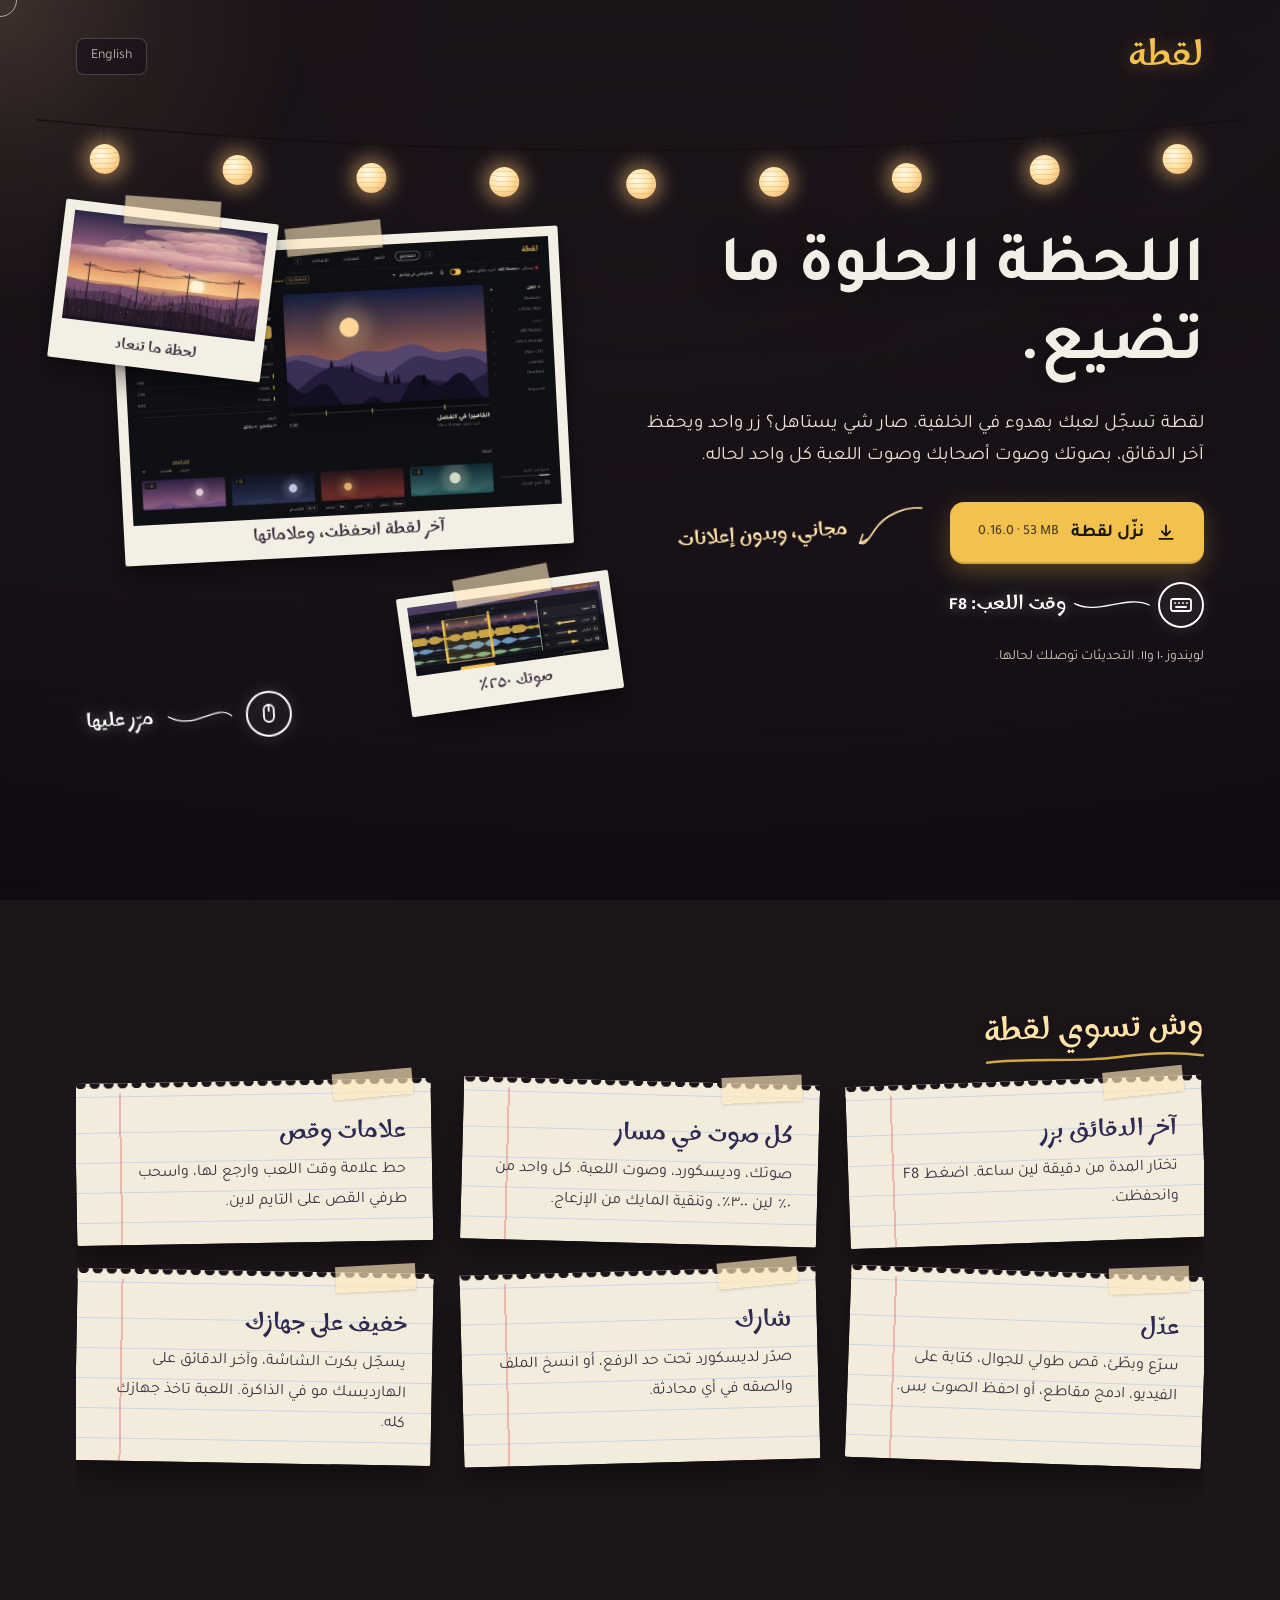
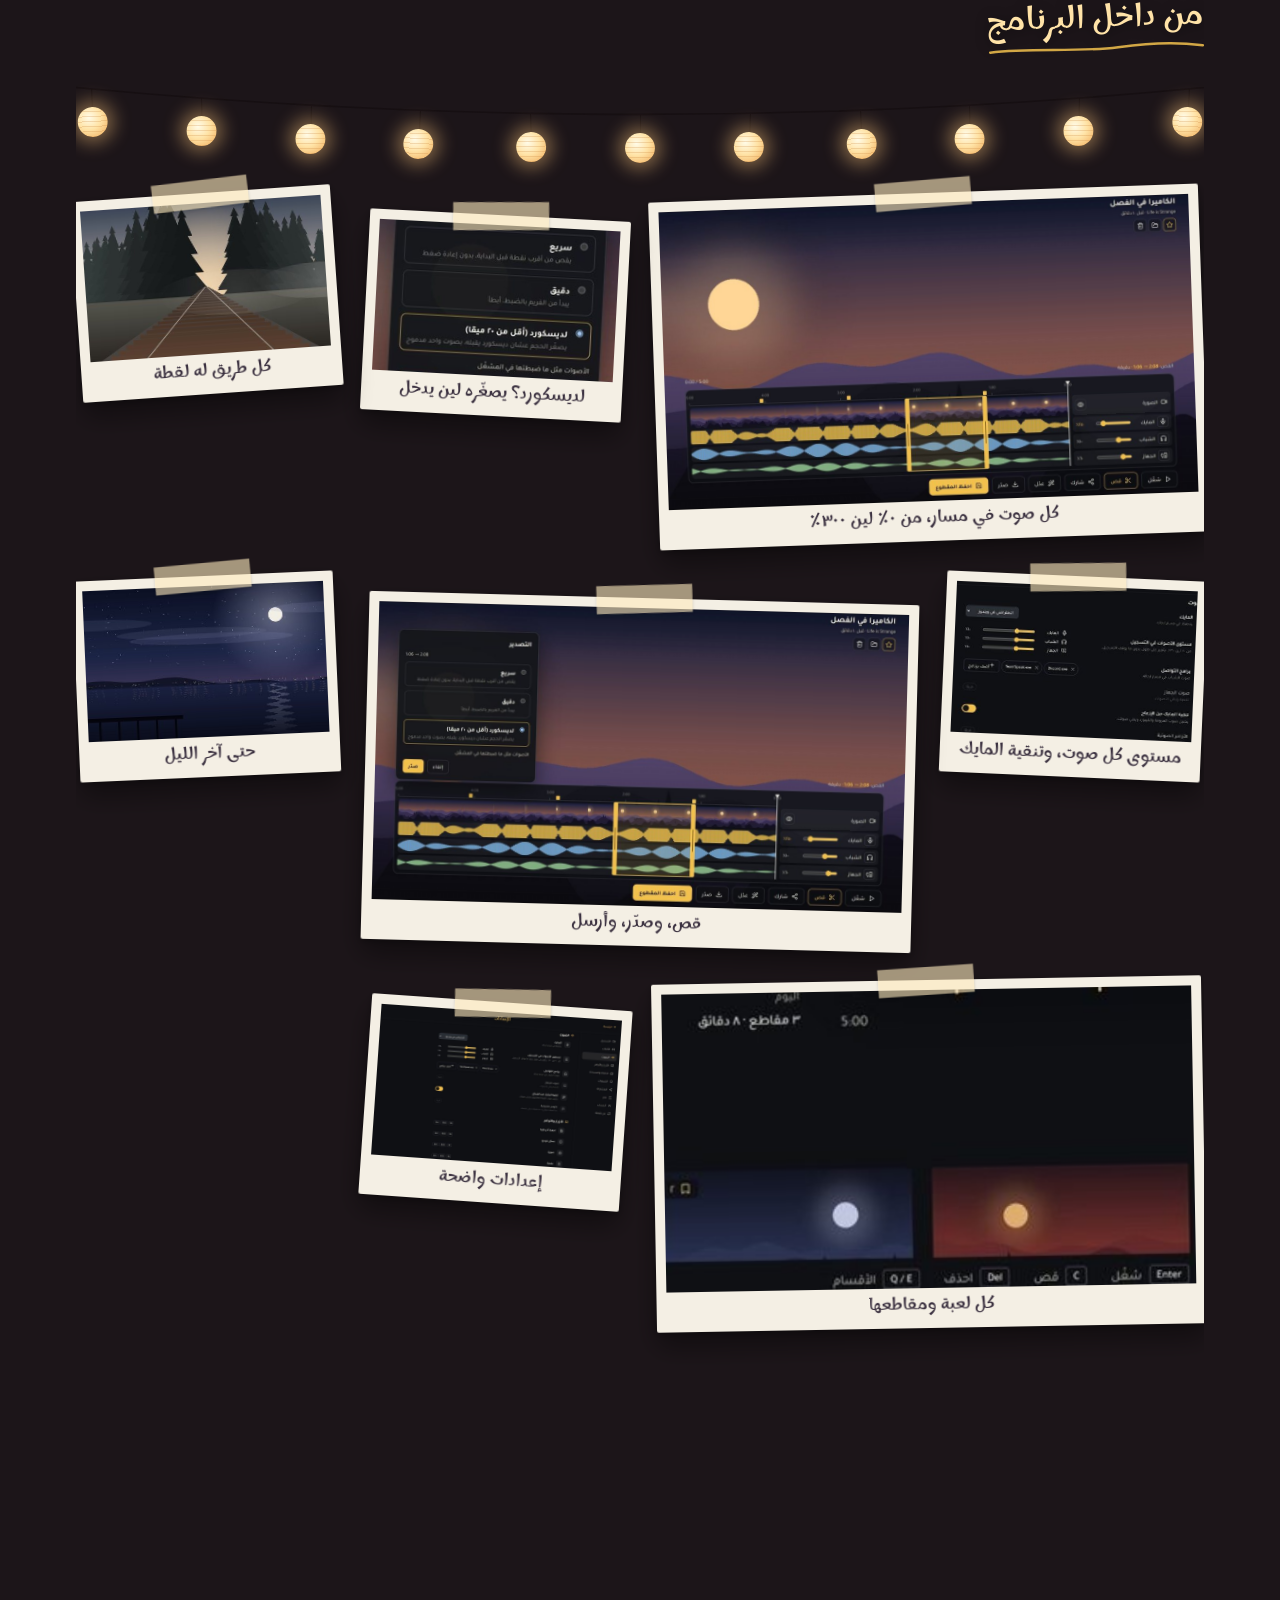
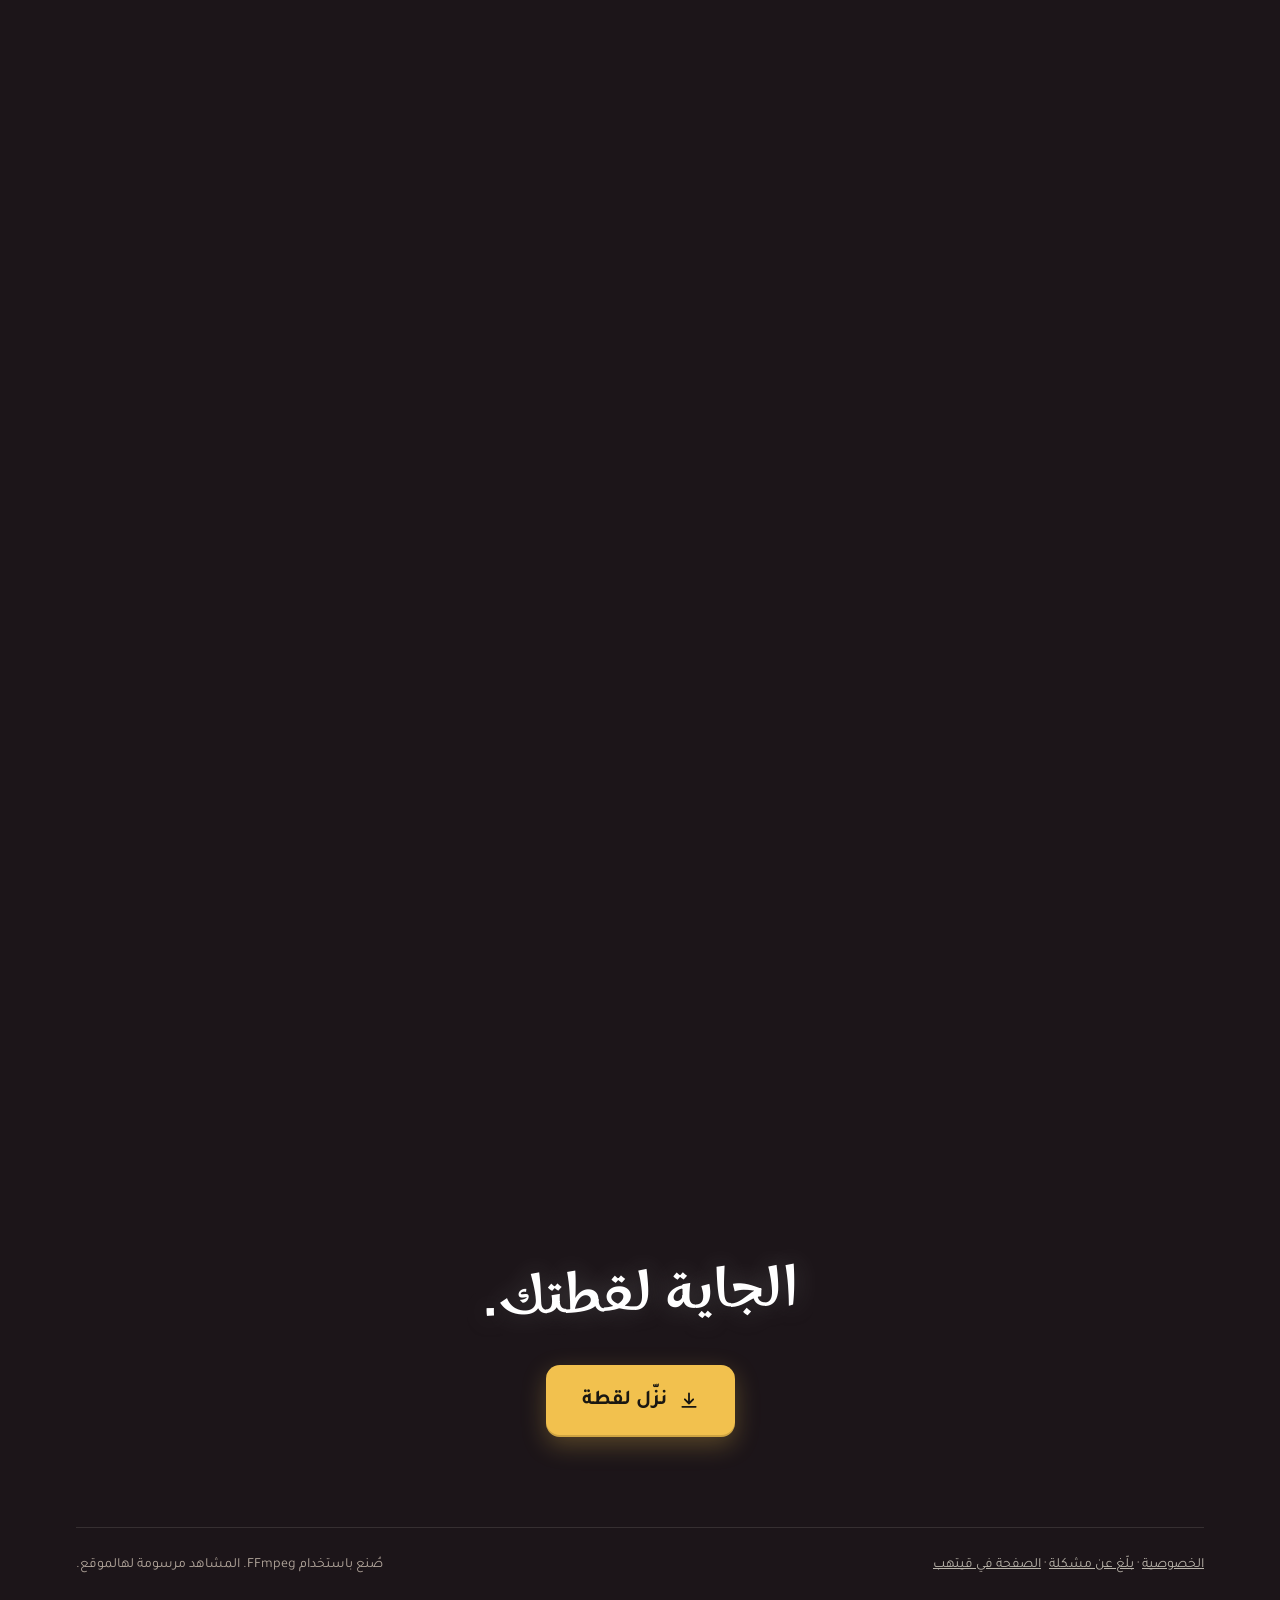
==== index.html @ 7cd6dc70 "site: v0.16.0" ====
<!doctype html>
<html lang="ar" dir="rtl">
<head>
<meta charset="utf-8">
<meta name="viewport" content="width=device-width, initial-scale=1">
<title>لقطة</title>
<meta name="description" content="لقطة: مسجّل لقطات الألعاب لويندوز. زر واحد يحفظ آخر دقائق لعبك، كل صوت في مسار، مجاني وبدون إعلانات.">
<meta name="theme-color" content="#1c1519">
<link rel="icon" href="icon.svg" type="image/svg+xml">
<link rel="preload" as="image" href="media/poster-room.jpg">
<link rel="stylesheet" href="fonts/fonts.css">
<link rel="stylesheet" href="style.css">
<link rel="stylesheet" href="home.css">
</head>
<body class="home">
<!-- Four original drawn scenes behind the page (blur baked in). Scrolling into
     a section brings its scene in with a rewind-like ripple. -->
<div class="stage" aria-hidden="true">
  <div class="scene on" data-name="room" style="background-image:url(media/poster-room.jpg)"><video muted loop playsinline preload="auto" data-src="media/bg-room.mp4"></video></div>
  <div class="scene" data-name="hill" style="background-image:url(media/poster-hill.jpg)"><video muted loop playsinline preload="none" data-src="media/bg-hill.mp4"></video></div>
  <div class="scene" data-name="tracks" style="background-image:url(media/poster-tracks.jpg)"><video muted loop playsinline preload="none" data-src="media/bg-tracks.mp4"></video></div>
  <div class="scene" data-name="night" style="background-image:url(media/poster-night.jpg)"><video muted loop playsinline preload="none" data-src="media/bg-night.mp4"></video></div>
  <div class="ripple" id="ripple"></div>
  <div class="tint"></div>
  <div class="glow" id="glow"></div>
  <div class="edge"></div>
</div>
<div class="ring" id="ring" aria-hidden="true"></div>

<div class="wrap">
  <header class="top">
    <a class="logo" href="./">لقطة</a>
    <button class="lang" id="lang" type="button">English</button>
  </header>

  <main>
    <!-- 1. The room: a string of lanterns over the photos -->
    <section class="hero" data-scene="room">
      <div class="lights" data-count="9" aria-hidden="true"></div>
      <div class="collage" data-reveal>
        <figure class="polaroid tilt p-main" style="--r:-3deg">
          <span class="tape"></span>
          <img decoding="async" src="shots/home.jpg" width="1120" height="700" alt="الشاشة الرئيسية في لقطة" data-alt-ar="الشاشة الرئيسية في لقطة" data-alt-en="Laqta's home screen">
          <figcaption class="hand" data-ar="آخر لقطة انحفظت، وعلاماتها" data-en="the last save, with its markers">آخر لقطة انحفظت، وعلاماتها</figcaption>
        </figure>
        <figure class="polaroid tilt p-side p-a" style="--r:7deg">
          <span class="tape"></span>
          <img decoding="async" src="shots/scene-hill.jpg" width="520" height="293" alt="" loading="eager">
          <figcaption class="hand" data-ar="لحظة ما تنعاد" data-en="a moment that won't come back">لحظة ما تنعاد</figcaption>
        </figure>
        <figure class="polaroid tilt p-side p-b" style="--r:-8deg">
          <span class="tape"></span>
          <img decoding="async" src="shots/crop-timeline.jpg" width="620" height="219" alt="" loading="eager">
          <figcaption class="hand" data-ar="صوتك ٢٥٠٪" data-en="your voice at 250%">صوتك ٢٥٠٪</figcaption>
        </figure>
        <div class="hint hint-look" aria-hidden="true">
          <span class="hint-dot"><svg viewBox="0 0 24 24"><rect x="7" y="3" width="10" height="17" rx="5"/><path d="M12 3v6"/></svg></span>
          <svg class="hint-line" viewBox="0 0 120 60"><path class="draw" d="M4 30 C 30 6, 70 54, 116 26"/></svg>
          <span class="hand hint-label" data-ar="مرّر عليها" data-en="hover them">مرّر عليها</span>
        </div>
      </div>
      <div class="hero-text">
        <h1 class="split" data-ar="اللحظة الحلوة ما تضيع." data-en="The good moment doesn't get away.">اللحظة الحلوة ما تضيع.</h1>
        <p class="lead" data-reveal data-ar="لقطة تسجّل لعبك بهدوء في الخلفية. صار شي يستاهل؟ زر واحد ويحفظ آخر الدقائق، بصوتك وصوت أصحابك وصوت اللعبة كل واحد لحاله."
           data-en="Laqta records your game quietly in the background. Something worth keeping? One key saves the last minutes, with your voice, your friends' and the game each on its own track.">لقطة تسجّل لعبك بهدوء في الخلفية. صار شي يستاهل؟ زر واحد ويحفظ آخر الدقائق، بصوتك وصوت أصحابك وصوت اللعبة كل واحد لحاله.</p>
        <div class="dl-row" data-reveal>
          <a class="dl magnet" href="https://github.com/ldo2x/laqta/releases/download/v0.16.0/Laqta_0.16.0_x64-setup.exe" id="dl"><svg class="ic" viewBox="0 0 24 24" aria-hidden="true"><path d="M12 3v12m0 0-5-5m5 5 5-5M4 19h16"/></svg><span data-ar="نزّل لقطة" data-en="Download Laqta">نزّل لقطة</span> <small dir="ltr">0.16.0 · 53 MB</small></a>
          <div class="note note-dl">
            <svg class="arrow" viewBox="0 0 120 70" aria-hidden="true"><path class="draw" d="M112 8 C 86 4, 52 14, 34 38 S 14 60, 8 58"/><path class="draw" d="M8 58 L 22 52 M8 58 L 14 44"/></svg>
            <span class="hand" data-ar="مجاني، وبدون إعلانات" data-en="free, and no ads">مجاني، وبدون إعلانات</span>
          </div>
        </div>
        <div class="hint hint-keys" data-reveal aria-hidden="true">
          <span class="hint-dot"><svg viewBox="0 0 24 24"><rect x="2" y="6" width="20" height="12" rx="2"/><path d="M6 10h.01M10 10h.01M14 10h.01M18 10h.01M7 14h10"/></svg></span>
          <svg class="hint-line" viewBox="0 0 120 40"><path class="draw" d="M4 20 C 40 4, 80 36, 116 18"/></svg>
          <span class="hand hint-label"><span data-ar="وقت اللعب:" data-en="mid-game:">وقت اللعب:</span> <span class="keys" dir="ltr">F8</span></span>
        </div>
        <div class="meta" data-reveal data-ar="لويندوز ١٠ و١١. التحديثات توصلك لحالها." data-en="For Windows 10 and 11. Updates arrive by themselves.">لويندوز ١٠ و١١. التحديثات توصلك لحالها.</div>
      </div>
    </section>

    <!-- 2. Golden hour: pages torn from a notebook -->
    <section class="block journal" data-scene="hill">
      <h2 data-reveal><span class="hand kicker" data-ar="وش تسوي لقطة" data-en="what it does">وش تسوي لقطة</span></h2>
      <div class="pages">
        <article class="page" data-reveal style="--r:-2deg"><span class="tape"></span><b class="hand" data-ar="آخر الدقائق بزر" data-en="The last minutes, one key">آخر الدقائق بزر</b>
          <p data-ar="تختار المدة من دقيقة لين ساعة. اضغط F8 وانحفظت." data-en="Pick from a minute to an hour. Press F8 and it's saved.">تختار المدة من دقيقة لين ساعة. اضغط F8 وانحفظت.</p></article>
        <article class="page" data-reveal style="--r:1.5deg"><span class="tape"></span><b class="hand" data-ar="كل صوت في مسار" data-en="Every sound on its own track">كل صوت في مسار</b>
          <p data-ar="صوتك، وديسكورد، وصوت اللعبة. كل واحد من ٠٪ لين ٣٠٠٪، وتنقية المايك من الإزعاج." data-en="Your mic, Discord and the game, each from 0% to 300%, with a mic noise filter.">صوتك، وديسكورد، وصوت اللعبة. كل واحد من ٠٪ لين ٣٠٠٪، وتنقية المايك من الإزعاج.</p></article>
        <article class="page" data-reveal style="--r:-1deg"><span class="tape"></span><b class="hand" data-ar="علامات وقص" data-en="Markers and trims">علامات وقص</b>
          <p data-ar="حط علامة وقت اللعب وارجع لها، واسحب طرفي القص على التايم لاين." data-en="Drop a marker mid-game and jump back to it; drag the edges of the cut.">حط علامة وقت اللعب وارجع لها، واسحب طرفي القص على التايم لاين.</p></article>
        <article class="page" data-reveal style="--r:2deg"><span class="tape"></span><b class="hand" data-ar="عدّل" data-en="Edit">عدّل</b>
          <p data-ar="سرّع وبطّئ، قص طولي للجوال، كتابة على الفيديو، ادمج مقاطع، أو احفظ الصوت بس." data-en="Speed, a vertical cut for phones, text on the video, merge clips, or keep the sound only.">سرّع وبطّئ، قص طولي للجوال، كتابة على الفيديو، ادمج مقاطع، أو احفظ الصوت بس.</p></article>
        <article class="page" data-reveal style="--r:-1.5deg"><span class="tape"></span><b class="hand" data-ar="شارك" data-en="Share">شارك</b>
          <p data-ar="صدّر لديسكورد تحت حد الرفع، أو انسخ الملف والصقه في أي محادثة." data-en="Export for Discord under its limit, or copy the file and paste it in any chat.">صدّر لديسكورد تحت حد الرفع، أو انسخ الملف والصقه في أي محادثة.</p></article>
        <article class="page" data-reveal style="--r:1deg"><span class="tape"></span><b class="hand" data-ar="خفيف على جهازك" data-en="Light on your PC">خفيف على جهازك</b>
          <p data-ar="يسجّل بكرت الشاشة، وآخر الدقائق على الهارديسك مو في الذاكرة. اللعبة تاخذ جهازك كله." data-en="It records with your graphics card, and the last minutes live on disk, not in memory.">يسجّل بكرت الشاشة، وآخر الدقائق على الهارديسك مو في الذاكرة. اللعبة تاخذ جهازك كله.</p></article>
      </div>
    </section>

    <!-- 3. Along the tracks: the photo wall -->
    <section class="block wall" data-scene="tracks">
      <h2 data-reveal><span class="hand kicker" data-ar="من داخل البرنامج" data-en="inside the app">من داخل البرنامج</span></h2>
      <div class="lights" data-count="11" aria-hidden="true"></div>
      <div class="photos">
        <figure class="polaroid tilt w2" data-reveal style="--r:-2deg"><span class="tape"></span>
          <img decoding="async" src="shots/editor.jpg" width="1120" height="700" loading="lazy" alt="التايم لاين" data-alt-ar="التايم لاين: الصورة وكل صوت في مسار" data-alt-en="The timeline: the picture and each sound on its own lane">
          <figcaption class="hand" data-ar="كل صوت في مسار، من ٠٪ لين ٣٠٠٪" data-en="every sound on its lane, 0% to 300%">كل صوت في مسار، من ٠٪ لين ٣٠٠٪</figcaption></figure>
        <figure class="polaroid tilt" data-reveal style="--r:3deg"><span class="tape"></span>
          <img decoding="async" src="shots/crop-export.jpg" width="560" height="560" loading="lazy" alt="التصدير" data-alt-ar="التصدير: سريع أو دقيق أو لديسكورد" data-alt-en="Export: fast, precise, or for Discord">
          <figcaption class="hand" data-ar="لديسكورد؟ يصغّره لين يدخل" data-en="for Discord? it fits it in">لديسكورد؟ يصغّره لين يدخل</figcaption></figure>
        <figure class="polaroid tilt" data-reveal style="--r:-4deg"><span class="tape"></span>
          <img decoding="async" src="shots/scene-tracks.jpg" width="520" height="293" loading="lazy" alt="">
          <figcaption class="hand" data-ar="كل طريق له لقطة" data-en="every road has a moment">كل طريق له لقطة</figcaption></figure>
        <figure class="polaroid tilt" data-reveal style="--r:2.5deg"><span class="tape"></span>
          <img decoding="async" src="shots/crop-sound.jpg" width="560" height="440" loading="lazy" alt="إعدادات الصوت" data-alt-ar="إعدادات الصوت" data-alt-en="Sound settings">
          <figcaption class="hand" data-ar="مستوى كل صوت، وتنقية المايك" data-en="each sound's level, and a mic filter">مستوى كل صوت، وتنقية المايك</figcaption></figure>
        <figure class="polaroid tilt w2" data-reveal style="--r:1.5deg"><span class="tape"></span>
          <img decoding="async" src="shots/share.jpg" width="1120" height="700" loading="lazy" alt="المشغّل والتصدير" data-alt-ar="المشغّل ونافذة التصدير" data-alt-en="The player and the export window">
          <figcaption class="hand" data-ar="قص، وصدّر، وأرسل" data-en="cut, export, send">قص، وصدّر، وأرسل</figcaption></figure>
        <figure class="polaroid tilt" data-reveal style="--r:-2.5deg"><span class="tape"></span>
          <img decoding="async" src="shots/scene-night.jpg" width="520" height="293" loading="lazy" alt="">
          <figcaption class="hand" data-ar="حتى آخر الليل" data-en="until late at night">حتى آخر الليل</figcaption></figure>
        <figure class="polaroid tilt w2" data-reveal style="--r:-1deg"><span class="tape"></span>
          <img decoding="async" src="shots/crop-clips.jpg" width="700" height="300" loading="lazy" alt="المقاطع حسب اللعبة" data-alt-ar="المقاطع مرتبة حسب اللعبة" data-alt-en="Clips sorted by game">
          <figcaption class="hand" data-ar="كل لعبة ومقاطعها" data-en="every game and its clips">كل لعبة ومقاطعها</figcaption></figure>
        <figure class="polaroid tilt" data-reveal style="--r:4deg"><span class="tape"></span>
          <img decoding="async" src="shots/settings.jpg" width="1120" height="700" loading="lazy" alt="الإعدادات" data-alt-ar="الإعدادات" data-alt-en="Settings">
          <figcaption class="hand" data-ar="إعدادات واضحة" data-en="clear settings">إعدادات واضحة</figcaption></figure>
      </div>
    </section>

    <!-- 4. Night: the comparison, the install note, the last call -->
    <section class="block" data-scene="night">
      <h2 data-reveal><span class="hand kicker" data-ar="لقطة، ميدال، وإنفيديا" data-en="laqta, medal and nvidia">لقطة، ميدال، وإنفيديا</span></h2>
      <div class="vs" data-reveal role="table" aria-label="مقارنة لقطة وميدال وإنفيديا" data-aria-ar="مقارنة لقطة وميدال وإنفيديا" data-aria-en="Laqta, Medal and NVIDIA compared">
        <div class="vs-row vs-head" role="row">
          <span role="columnheader"></span>
          <span class="us" role="columnheader"><b data-ar="لقطة" data-en="Laqta">لقطة</b><i class="hand note-us" data-ar="هذا احنا" data-en="that's us">هذا احنا</i></span>
          <span role="columnheader"><b>Medal</b></span>
          <span role="columnheader"><b>NVIDIA App</b></span>
        </div>
        <div class="vs-row" role="row">
          <span role="rowheader" data-ar="مجاني بالكامل، بدون إعلانات" data-en="Completely free, no ads">مجاني بالكامل، بدون إعلانات</span>
          <span class="us yes" role="cell"><i class="ok" role="img" aria-label="نعم" data-aria-ar="نعم" data-aria-en="Yes"></i></span>
          <span class="no" role="cell" data-ar="المجاني فيه إعلانات" data-en="ads on the free plan">المجاني فيه إعلانات</span>
          <span class="yes" role="cell"><i class="ok" role="img" aria-label="نعم" data-aria-ar="نعم" data-aria-en="Yes"></i></span>
        </div>
        <div class="vs-row" role="row">
          <span role="rowheader" data-ar="يشتغل مع إنفيديا وإي إم دي وإنتل" data-en="Works with NVIDIA, AMD and Intel">يشتغل مع إنفيديا وإي إم دي وإنتل</span>
          <span class="us yes" role="cell"><i class="ok" role="img" aria-label="نعم" data-aria-ar="نعم" data-aria-en="Yes"></i></span>
          <span class="yes" role="cell"><i class="ok" role="img" aria-label="نعم" data-aria-ar="نعم" data-aria-en="Yes"></i></span>
          <span class="no" role="cell" data-ar="كروت إنفيديا بس" data-en="NVIDIA cards only">كروت إنفيديا بس</span>
        </div>
        <div class="vs-row" role="row">
          <span role="rowheader" data-ar="صوت الشباب في مسار لحاله" data-en="Voice chat on its own track">صوت الشباب في مسار لحاله</span>
          <span class="us yes" role="cell"><i class="ok" role="img" aria-label="نعم" data-aria-ar="نعم" data-aria-en="Yes"></i></span>
          <span class="yes" role="cell"><i class="ok" role="img" aria-label="نعم" data-aria-ar="نعم" data-aria-en="Yes"></i></span>
          <span class="no" role="cell" data-ar="مسارين: اللعبة والمايك" data-en="two tracks: game and mic">مسارين: اللعبة والمايك</span>
        </div>
        <div class="vs-row" role="row">
          <span role="rowheader" data-ar="تعديل بتايم لاين" data-en="Editing on a timeline">تعديل بتايم لاين</span>
          <span class="us yes" role="cell"><i class="ok" role="img" aria-label="نعم" data-aria-ar="نعم" data-aria-en="Yes"></i></span>
          <span class="yes" role="cell"><i class="ok" role="img" aria-label="نعم" data-aria-ar="نعم" data-aria-en="Yes"></i></span>
          <span class="no" role="cell" data-ar="قص بسيط" data-en="a basic trim">قص بسيط</span>
        </div>
        <div class="vs-row" role="row">
          <span role="rowheader" data-ar="ملف يدخل تحت حد ديسكورد" data-en="A file that fits Discord's limit">ملف يدخل تحت حد ديسكورد</span>
          <span class="us yes" role="cell"><i class="ok" role="img" aria-label="نعم" data-aria-ar="نعم" data-aria-en="Yes"></i></span>
          <span class="no" role="cell" data-ar="يشارك رابط من موقعهم" data-en="shares a link to its site">يشارك رابط من موقعهم</span>
          <span class="no" role="cell"><i class="nope" role="img" aria-label="لا" data-aria-ar="لا" data-aria-en="No"></i></span>
        </div>
        <div class="vs-row" role="row">
          <span role="rowheader" data-ar="واجهة عربية من أول يوم، بلهجتنا" data-en="Arabic from day one, in our dialect">واجهة عربية من أول يوم، بلهجتنا</span>
          <span class="us yes" role="cell"><i class="ok" role="img" aria-label="نعم" data-aria-ar="نعم" data-aria-en="Yes"></i></span>
          <span role="cell" class="dim">—</span>
          <span role="cell" class="dim">—</span>
        </div>
      </div>
      <p class="vs-sum" data-reveal data-ar="باختصار: مجانية بالكامل زي إنفيديا، وتشتغل على أي كرت زي ميدال، وفوقها صوت الشباب بمسار لحاله، وتعديل كامل، وملف جاهز لديسكورد."
         data-en="In short: completely free like NVIDIA's, on any card like Medal, plus voice chat on its own track, a full editor, and a file ready for Discord.">باختصار: مجانية بالكامل زي إنفيديا، وتشتغل على أي كرت زي ميدال، وفوقها صوت الشباب بمسار لحاله، وتعديل كامل، وملف جاهز لديسكورد.</p>
      <p class="vs-fine" data-ar="حسب اللي تعلنه الشركات في نوفمبر ٢٠٢٦. ميدال وإنفيديا علامات تجارية لأصحابها، ولقطة ما لها علاقة فيهم."
         data-en="Based on what each company publishes, November 2026. Medal and NVIDIA are trademarks of their owners; Laqta is not affiliated with them.">حسب اللي تعلنه الشركات في نوفمبر ٢٠٢٦. ميدال وإنفيديا علامات تجارية لأصحابها، ولقطة ما لها علاقة فيهم.</p>
    </section>

    <section class="block install" data-scene="night">
      <div class="install-grid">
        <div data-reveal>
          <h2><span class="hand kicker" data-ar="ويندوز حذّرك؟" data-en="windows warned you?">ويندوز حذّرك؟</span></h2>
          <ol class="steps">
            <li data-ar="لقطة جديدة وما عليها توقيع مدفوع للحين، فويندوز يطلع شاشة زرقاء أول مرة." data-en="Laqta is new and has no paid signature yet, so Windows shows a blue screen the first time.">لقطة جديدة وما عليها توقيع مدفوع للحين، فويندوز يطلع شاشة زرقاء أول مرة.</li>
            <li data-ar="اضغط «معلومات إضافية» (More info)." data-en="Press “More info”.">اضغط «معلومات إضافية» (More info).</li>
            <li data-ar="بعدها «تشغيل على أي حال» (Run anyway)، ويكمل التثبيت عادي." data-en="Then “Run anyway”, and the install carries on.">بعدها «تشغيل على أي حال» (Run anyway)، ويكمل التثبيت عادي.</li>
          </ol>
          <h2 class="need"><span class="hand kicker" data-ar="تحتاج" data-en="you need">تحتاج</span></h2>
          <ul class="req">
            <li data-ar="ويندوز ١٠ أو ١١، ٦٤ بت" data-en="Windows 10 or 11, 64-bit">ويندوز ١٠ أو ١١، ٦٤ بت</li>
            <li data-ar="كرت شاشة فيه مسجّل فيديو (أغلب كروت إنفيديا وإي إم دي وإنتل)" data-en="A graphics card with a video encoder (most NVIDIA, AMD and Intel)">كرت شاشة فيه مسجّل فيديو (أغلب كروت إنفيديا وإي إم دي وإنتل)</li>
            <li data-ar="حساب في لقطة، أو دخول بجوجل" data-en="A Laqta account, or sign in with Google">حساب في لقطة، أو دخول بجوجل</li>
          </ul>
        </div>
        <div class="ss-wrap" data-reveal>
          <div class="ss" aria-hidden="true">
            <h4>Windows protected your PC</h4>
            <p>Microsoft Defender SmartScreen prevented an unrecognized app from starting.</p>
            <span class="more">More info</span>
            <div class="btns"><span class="run">Run anyway</span><span>Don't run</span></div>
          </div>
          <div class="hint hint-ss" aria-hidden="true">
            <span class="hint-dot"><svg viewBox="0 0 24 24"><path d="M5 3l14 9-6 1.5L10 20z"/></svg></span>
            <svg class="hint-line" viewBox="0 0 120 40"><path class="draw" d="M4 20 C 40 4, 80 36, 116 18"/></svg>
            <span class="hand hint-label" data-ar="هنا، بعدين هنا" data-en="here, then here">هنا، بعدين هنا</span>
          </div>
        </div>
      </div>
    </section>

    <section class="final" data-scene="night" data-reveal>
      <p class="hand final-note" data-ar="الجاية لقطتك." data-en="the next one's yours.">الجاية لقطتك.</p>
      <a class="dl magnet big" href="https://github.com/ldo2x/laqta/releases/download/v0.16.0/Laqta_0.16.0_x64-setup.exe"><svg class="ic" viewBox="0 0 24 24" aria-hidden="true"><path d="M12 3v12m0 0-5-5m5 5 5-5M4 19h16"/></svg><span data-ar="نزّل لقطة" data-en="Download Laqta">نزّل لقطة</span></a>
    </section>
  </main>

  <footer>
    <span><a href="privacy.html" data-ar="الخصوصية" data-en="Privacy">الخصوصية</a> · <a href="https://github.com/ldo2x/laqta/issues" data-ar="بلّغ عن مشكلة" data-en="Report a problem">بلّغ عن مشكلة</a> · <a href="https://github.com/ldo2x/laqta" data-ar="الصفحة في قيتهب" data-en="On GitHub">الصفحة في قيتهب</a></span>
    <span data-ar="صُنع باستخدام FFmpeg. المشاهد مرسومة لهالموقع." data-en="Built with FFmpeg. The scenes were drawn for this site.">صُنع باستخدام FFmpeg. المشاهد مرسومة لهالموقع.</span>
  </footer>
</div>
<script src="site.js"></script>
</body>
</html>
---- fonts/fonts.css ----
/* Tajawal and Marhey (SIL Open Font License 1.1), see fonts/OFL-*.txt */
@font-face{font-family:'Marhey';font-style:normal;font-weight:400 600;font-display:swap;src:url(marhey-400-arabic.woff2) format('woff2');unicode-range:U+0600-06FF, U+0750-077F, U+0870-0891, U+0897-08E1, U+08E3-08FF, U+200C-200E, U+2010-2011, U+204F, U+2E41, U+FB50-FDFF, U+FE70-FE74, U+FE76-FEFC, U+102E0-102FB, U+10E60-10E7E, U+10EC2-10EC7, U+10EC9-10EEE, U+10EF0-10EFF, U+1EE00-1EE03, U+1EE05-1EE1F, U+1EE21-1EE22, U+1EE24, U+1EE27, U+1EE29-1EE32, U+1EE34-1EE37, U+1EE39, U+1EE3B, U+1EE42, U+1EE47, U+1EE49, U+1EE4B, U+1EE4D-1EE4F, U+1EE51-1EE52, U+1EE54, U+1EE57, U+1EE59, U+1EE5B, U+1EE5D, U+1EE5F, U+1EE61-1EE62, U+1EE64, U+1EE67-1EE6A, U+1EE6C-1EE72, U+1EE74-1EE77, U+1EE79-1EE7C, U+1EE7E, U+1EE80-1EE89, U+1EE8B-1EE9B, U+1EEA1-1EEA3, U+1EEA5-1EEA9, U+1EEAB-1EEBB, U+1EEF0-1EEF1;}
@font-face{font-family:'Marhey';font-style:normal;font-weight:400 600;font-display:swap;src:url(marhey-400-latin.woff2) format('woff2');unicode-range:U+0000-00FF, U+0131, U+0152-0153, U+02BB-02BC, U+02C6, U+02DA, U+02DC, U+0304, U+0308, U+0329, U+2000-206F, U+20AC, U+2122, U+2191, U+2193, U+2212, U+2215, U+FEFF, U+FFFD;}
@font-face{font-family:'Tajawal';font-style:normal;font-weight:400;font-display:swap;src:url(tajawal-400-arabic.woff2) format('woff2');unicode-range:U+0600-06FF, U+0750-077F, U+0870-0891, U+0897-08E1, U+08E3-08FF, U+200C-200E, U+2010-2011, U+204F, U+2E41, U+FB50-FDFF, U+FE70-FE74, U+FE76-FEFC, U+102E0-102FB, U+10E60-10E7E, U+10EC2-10EC7, U+10EC9-10EEE, U+10EF0-10EFF, U+1EE00-1EE03, U+1EE05-1EE1F, U+1EE21-1EE22, U+1EE24, U+1EE27, U+1EE29-1EE32, U+1EE34-1EE37, U+1EE39, U+1EE3B, U+1EE42, U+1EE47, U+1EE49, U+1EE4B, U+1EE4D-1EE4F, U+1EE51-1EE52, U+1EE54, U+1EE57, U+1EE59, U+1EE5B, U+1EE5D, U+1EE5F, U+1EE61-1EE62, U+1EE64, U+1EE67-1EE6A, U+1EE6C-1EE72, U+1EE74-1EE77, U+1EE79-1EE7C, U+1EE7E, U+1EE80-1EE89, U+1EE8B-1EE9B, U+1EEA1-1EEA3, U+1EEA5-1EEA9, U+1EEAB-1EEBB, U+1EEF0-1EEF1;}
@font-face{font-family:'Tajawal';font-style:normal;font-weight:400;font-display:swap;src:url(tajawal-400-latin.woff2) format('woff2');unicode-range:U+0000-00FF, U+0131, U+0152-0153, U+02BB-02BC, U+02C6, U+02DA, U+02DC, U+0304, U+0308, U+0329, U+2000-206F, U+20AC, U+2122, U+2191, U+2193, U+2212, U+2215, U+FEFF, U+FFFD;}
@font-face{font-family:'Tajawal';font-style:normal;font-weight:500;font-display:swap;src:url(tajawal-500-arabic.woff2) format('woff2');unicode-range:U+0600-06FF, U+0750-077F, U+0870-0891, U+0897-08E1, U+08E3-08FF, U+200C-200E, U+2010-2011, U+204F, U+2E41, U+FB50-FDFF, U+FE70-FE74, U+FE76-FEFC, U+102E0-102FB, U+10E60-10E7E, U+10EC2-10EC7, U+10EC9-10EEE, U+10EF0-10EFF, U+1EE00-1EE03, U+1EE05-1EE1F, U+1EE21-1EE22, U+1EE24, U+1EE27, U+1EE29-1EE32, U+1EE34-1EE37, U+1EE39, U+1EE3B, U+1EE42, U+1EE47, U+1EE49, U+1EE4B, U+1EE4D-1EE4F, U+1EE51-1EE52, U+1EE54, U+1EE57, U+1EE59, U+1EE5B, U+1EE5D, U+1EE5F, U+1EE61-1EE62, U+1EE64, U+1EE67-1EE6A, U+1EE6C-1EE72, U+1EE74-1EE77, U+1EE79-1EE7C, U+1EE7E, U+1EE80-1EE89, U+1EE8B-1EE9B, U+1EEA1-1EEA3, U+1EEA5-1EEA9, U+1EEAB-1EEBB, U+1EEF0-1EEF1;}
@font-face{font-family:'Tajawal';font-style:normal;font-weight:500;font-display:swap;src:url(tajawal-500-latin.woff2) format('woff2');unicode-range:U+0000-00FF, U+0131, U+0152-0153, U+02BB-02BC, U+02C6, U+02DA, U+02DC, U+0304, U+0308, U+0329, U+2000-206F, U+20AC, U+2122, U+2191, U+2193, U+2212, U+2215, U+FEFF, U+FFFD;}
@font-face{font-family:'Tajawal';font-style:normal;font-weight:700;font-display:swap;src:url(tajawal-700-arabic.woff2) format('woff2');unicode-range:U+0600-06FF, U+0750-077F, U+0870-0891, U+0897-08E1, U+08E3-08FF, U+200C-200E, U+2010-2011, U+204F, U+2E41, U+FB50-FDFF, U+FE70-FE74, U+FE76-FEFC, U+102E0-102FB, U+10E60-10E7E, U+10EC2-10EC7, U+10EC9-10EEE, U+10EF0-10EFF, U+1EE00-1EE03, U+1EE05-1EE1F, U+1EE21-1EE22, U+1EE24, U+1EE27, U+1EE29-1EE32, U+1EE34-1EE37, U+1EE39, U+1EE3B, U+1EE42, U+1EE47, U+1EE49, U+1EE4B, U+1EE4D-1EE4F, U+1EE51-1EE52, U+1EE54, U+1EE57, U+1EE59, U+1EE5B, U+1EE5D, U+1EE5F, U+1EE61-1EE62, U+1EE64, U+1EE67-1EE6A, U+1EE6C-1EE72, U+1EE74-1EE77, U+1EE79-1EE7C, U+1EE7E, U+1EE80-1EE89, U+1EE8B-1EE9B, U+1EEA1-1EEA3, U+1EEA5-1EEA9, U+1EEAB-1EEBB, U+1EEF0-1EEF1;}
@font-face{font-family:'Tajawal';font-style:normal;font-weight:700;font-display:swap;src:url(tajawal-700-latin.woff2) format('woff2');unicode-range:U+0000-00FF, U+0131, U+0152-0153, U+02BB-02BC, U+02C6, U+02DA, U+02DC, U+0304, U+0308, U+0329, U+2000-206F, U+20AC, U+2122, U+2191, U+2193, U+2212, U+2215, U+FEFF, U+FFFD;}
---- style.css ----
:root{
  color-scheme:dark;
  --ink:#121417; --haze:#2A2F36; --line:#3A3F46; --paper:#F3EFE6; --muted:#B9B4AA; --dim:#8E8A82;
  --lamp:#F2C14E; --rec:#E5484D;
}
*{box-sizing:border-box}
html,body{margin:0;background:var(--ink);color:var(--paper);font-family:'Tajawal','Segoe UI',sans-serif;line-height:1.7}
a{color:var(--lamp)}
.wrap{max-width:980px;margin:0 auto;padding:0 16px}
header.top{display:flex;justify-content:space-between;align-items:center;padding:22px 0}
.logo{font-family:'Marhey',sans-serif;font-size:30px;color:var(--lamp);text-decoration:none}
.lang{border:1px solid var(--line);background:transparent;color:var(--muted);border-radius:8px;padding:6px 14px;font:inherit;font-size:14px;cursor:pointer}
.lang:hover{color:var(--paper)}

.hero{display:grid;grid-template-columns:minmax(0,1.1fr) minmax(0,.9fr);gap:48px;align-items:center;padding:40px 0 70px}
.hero h1{font-size:clamp(30px,5vw,46px);line-height:1.25;margin:0 0 18px;font-weight:700}
.hero p.lead{font-size:18px;color:var(--muted);margin:0 0 28px;max-width:30em}
.dl{display:inline-flex;align-items:center;gap:12px;background:var(--lamp);color:#1A1712;text-decoration:none;font-weight:700;font-size:18px;padding:14px 26px;border-radius:12px}
.dl:hover{filter:brightness(1.06)}
.dl small{font-weight:500;opacity:.75;font-size:14px}
.meta{margin-top:12px;font-size:14px;color:var(--dim)}
.hand{font-family:'Marhey',sans-serif}

/* The record line, drawn: what Laqta looks like at work. */
.frame{position:relative;aspect-ratio:16/10;border-radius:10px;background:linear-gradient(160deg,#1d2127,#15181c);border:1px solid var(--haze);overflow:hidden;box-shadow:0 30px 80px rgba(0,0,0,.45)}
.frame .bar{position:absolute;inset-inline:18px;bottom:22px;height:4px;border-radius:4px;background:#3a3f46}
.frame .bar i{position:absolute;inset-block:0;inset-inline-start:0;width:72%;border-radius:4px;background:var(--paper);opacity:.85}
.frame .mk{position:absolute;bottom:16px;width:3px;height:16px;border-radius:2px;background:var(--lamp)}
.frame .rec{position:absolute;top:16px;inset-inline-start:18px;display:flex;align-items:center;gap:8px;font-size:13px;color:var(--muted)}
.frame .rec i{width:8px;height:8px;border-radius:50%;background:var(--rec);box-shadow:0 0 10px var(--rec)}
.frame .note{position:absolute;top:44%;inset-inline-start:50%;transform:translate(-50%,-50%);font-size:24px;color:var(--paper);white-space:nowrap}
html[dir=rtl] .frame .note{transform:translate(50%,-50%)}

section.block{padding:46px 0;border-top:1px solid var(--haze)}
section.block h2{font-size:22px;margin:0 0 18px}
.three{display:grid;grid-template-columns:repeat(3,minmax(0,1fr));gap:28px 28px}
.frame.shot{aspect-ratio:16/10;background:#0A0A0B}
.frame.shot img{display:block;width:100%;height:100%;object-fit:cover}
.gallery{display:grid;grid-template-columns:repeat(3,minmax(0,1fr));gap:22px}
.gallery figure{margin:0}
.gallery img{display:block;width:100%;height:auto;border-radius:10px;border:1px solid var(--haze);box-shadow:0 20px 50px rgba(0,0,0,.35)}
.gallery figcaption{margin-top:10px;font-size:14px;color:var(--muted)}
.three b{display:block;font-size:17px;margin-bottom:6px}
.three p{margin:0;color:var(--muted);font-size:15px}
kbd{font-family:inherit;font-size:13px;border:1px solid var(--line);border-bottom-width:2px;border-radius:6px;padding:1px 7px;color:var(--paper);direction:ltr;unicode-bidi:isolate;white-space:nowrap}

/* "Windows protected your PC", drawn (not a screenshot). */
.warnbox{display:grid;grid-template-columns:minmax(0,1fr) minmax(0,1fr);gap:36px;align-items:center}
.ss{direction:ltr;background:#1f5fb3;color:#fff;border-radius:6px;padding:22px 22px 16px;font-family:'Segoe UI',sans-serif;max-width:420px}
.ss h4{margin:0 0 10px;font-weight:400;font-size:22px}
.ss p{margin:0 0 10px;font-size:13px;opacity:.9}
.ss .more{font-size:13px;text-decoration:underline;outline:2px dashed var(--lamp);outline-offset:3px;display:inline-block}
.ss .btns{display:flex;justify-content:flex-end;gap:8px;margin-top:18px}
.ss .btns span{border:1px solid rgba(255,255,255,.7);padding:5px 16px;font-size:13px}
.ss .btns .run{outline:2px dashed var(--lamp);outline-offset:3px}
ol.steps{margin:0;padding-inline-start:22px;color:var(--muted)}
ol.steps li{margin-bottom:8px}
ol.steps b{color:var(--paper)}

ul.req{margin:0;padding:0;list-style:none;display:flex;flex-wrap:wrap;gap:10px 28px;color:var(--muted)}
ul.req li::before{content:"";display:inline-block;width:6px;height:6px;border-radius:50%;background:var(--lamp);margin-inline-end:10px;vertical-align:middle}

footer{border-top:1px solid var(--haze);padding:26px 0 40px;display:flex;flex-wrap:wrap;gap:12px 24px;justify-content:space-between;color:var(--dim);font-size:14px}
footer a{color:var(--muted)}

/* Privacy page */
.doc{max-width:720px;padding:20px 0 60px}
.doc h1{font-size:30px;margin:10px 0 6px}
.doc h2{font-size:19px;margin:30px 0 8px}
.doc p,.doc li{color:var(--muted)}
.doc .en{direction:ltr;text-align:left;border-top:1px solid var(--haze);margin-top:46px;padding-top:20px}

@media (max-width:760px){
  .hero,.warnbox{grid-template-columns:minmax(0,1fr)}
  .three,.gallery{grid-template-columns:minmax(0,1fr)}
  .hero{padding-top:16px}
}
---- home.css ----
/* The download page: a warm, filmic journal in front of four drawn scenes. */
body.home{background:#1c1519;overflow-x:hidden}
body.home .wrap{position:relative;z-index:1;max-width:1160px}

/* ---- the stage: scenes, the rewind ripple, light, grain, the photo-mode edge ---- */
.stage{position:fixed;inset:0;z-index:0;overflow:hidden;pointer-events:none;background:#1c1519}
.scene{position:absolute;inset:0;background:center/cover no-repeat;opacity:0;transition:opacity 1s ease;will-change:opacity}
.scene video{display:block;width:100%;height:100%;object-fit:cover}
.scene.on{opacity:1}
.scene.leaving{opacity:0}
/* two rings of light that sweep out when the scene changes, like time folding back */
.ripple{position:absolute;left:50%;top:50%;width:150vmax;height:150vmax;margin:-75vmax 0 0 -75vmax;border-radius:50%;opacity:0;transform:scale(.05);
  background:radial-gradient(circle,transparent 50%,rgba(255,244,225,.22) 55%,rgba(180,205,255,.16) 58%,transparent 63%,transparent 70%,rgba(255,244,225,.10) 73%,transparent 77%)}
.ripple.go{animation:ripple 1.25s cubic-bezier(.2,.6,.2,1)}
@keyframes ripple{0%{opacity:1;transform:scale(.05)}70%{opacity:.8}100%{opacity:0;transform:scale(1)}}
.stage .tint{position:absolute;inset:0;background:
  radial-gradient(120% 90% at 50% 30%,rgba(20,14,22,0) 0%,rgba(20,14,22,.25) 60%,rgba(14,10,16,.75) 100%),
  linear-gradient(to bottom,rgba(20,14,22,.1),rgba(20,14,22,.35) 60%,rgba(14,10,16,.7))}
.stage .glow{position:absolute;left:0;top:0;width:640px;height:640px;margin:-320px 0 0 -320px;border-radius:50%;
  background:radial-gradient(circle,rgba(255,214,150,.16) 0%,rgba(255,190,130,.06) 35%,rgba(255,190,130,0) 70%);opacity:0;transition:opacity .6s;will-change:transform}
body.pointer .stage .glow{opacity:1}
/* a soft, washed-out border, like a photo taken in the moment */
.stage .edge{position:absolute;inset:0;background:radial-gradient(140% 120% at 50% 50%,transparent 62%,rgba(255,240,222,.08) 100%)}

.ring{position:fixed;left:0;top:0;z-index:5;width:34px;height:34px;margin:-17px 0 0 -17px;border-radius:50%;border:1.5px solid rgba(255,248,235,.6);
  pointer-events:none;opacity:0;transition:width .25s,height .25s,margin .25s,background .25s,border-color .25s,opacity .3s;will-change:transform}
body.pointer .ring{opacity:1}
.ring.on{width:62px;height:62px;margin:-31px 0 0 -31px;background:rgba(242,193,78,.10);border-color:rgba(242,193,78,.8)}

/* ---- header ---- */
body.home header.top{padding:26px 0;position:relative;z-index:2}
body.home .logo{font-size:36px;text-shadow:0 2px 18px rgba(242,193,78,.35)}
body.home .lang{background:rgba(20,14,26,.55);border-color:rgba(243,239,230,.2)}

/* ---- the string of paper lanterns ---- */
.lights{position:relative;height:110px;margin:0 -40px}
.lights svg{position:absolute;inset:0;width:100%;height:100%;overflow:visible}
.lights path{fill:none;stroke:rgba(20,14,16,.75);stroke-width:1.6}
.lantern{position:absolute;width:30px;height:30px;margin-left:-15px;transform-origin:50% -18px;transform:rotate(var(--tilt,0deg))}
.lantern::before{content:"";position:absolute;left:50%;top:-18px;width:1px;height:18px;background:rgba(20,14,16,.75)}
.lantern i{position:absolute;inset:0;border-radius:50%;background:radial-gradient(circle at 38% 35%,#fffbe8 0%,#ffe3a6 45%,#f0aa58 100%);
  box-shadow:0 0 18px 6px rgba(255,200,125,.45)}
.lantern i::after{content:"";position:absolute;inset:0;border-radius:50%;background:repeating-linear-gradient(to bottom,transparent 0 4px,rgba(200,130,60,.25) 4px 5px)}

/* ---- hero ---- */
body.home .hero{position:relative;display:grid;grid-template-columns:minmax(0,1.1fr) minmax(0,1fr);gap:40px 56px;align-items:center;padding:0 0 70px;min-height:calc(100vh - 100px);align-content:start}
.hero > .lights{grid-column:1/-1;margin-bottom:-30px}
.hero-text{order:2}
.collage{order:3}
body.home .hero h1{font-size:clamp(38px,5.4vw,66px);line-height:1.18;margin:0 0 20px;text-shadow:0 4px 30px rgba(0,0,0,.45)}
.split .w{display:inline-block;opacity:0;transform:translateY(22px) rotate(2deg);animation:word .9s cubic-bezier(.2,.7,.2,1) forwards;animation-delay:calc(var(--i) * 90ms + 200ms)}
@keyframes word{to{opacity:1;transform:none}}
body.home .hero p.lead{color:#eee3d6;font-size:19px;text-shadow:0 1px 12px rgba(0,0,0,.5)}
.dl-row{display:flex;align-items:center;gap:22px;flex-wrap:wrap}
body.home .dl{position:relative;overflow:hidden;padding:16px 28px;border-radius:14px;box-shadow:0 8px 24px rgba(242,193,78,.28),inset 0 -2px 0 rgba(0,0,0,.15)}
body.home .dl .ic{width:20px;height:20px;fill:none;stroke:currentColor;stroke-width:2.2;stroke-linecap:round;stroke-linejoin:round}
body.home .dl::after{content:"";position:absolute;inset:0;background:linear-gradient(105deg,transparent 35%,rgba(255,255,255,.45) 50%,transparent 65%);transform:translateX(-120%);animation:shine 5s ease-in-out 2.4s infinite}
@keyframes shine{0%,70%{transform:translateX(-120%)}100%{transform:translateX(120%)}}
.magnet{transition:transform .35s cubic-bezier(.2,.7,.2,1)}
body.home .meta{color:#d2c6b9;margin-top:18px}

/* the collage of photos */
.collage{position:relative;min-height:430px}
.collage .p-main{position:relative;width:88%;margin-inline-start:4%;z-index:2}
.collage .p-side{position:absolute;width:42%;z-index:3}
.collage .p-a{inset-inline-end:-4%;top:-26px}
.collage .p-b{inset-inline-start:-6%;bottom:-36px}
.collage .p-side figcaption{font-size:15px}

/* ---- hand-drawn white hints, like the ones drawn over a game scene ---- */
.hint{display:flex;align-items:center;gap:6px;color:#fff;filter:drop-shadow(0 0 6px rgba(255,255,255,.35)) drop-shadow(0 1px 2px rgba(0,0,0,.5))}
.hint-dot{flex:none;width:46px;height:46px;border:2px solid #fff;border-radius:50%;display:grid;place-items:center}
.hint-dot svg{width:24px;height:24px;fill:none;stroke:#fff;stroke-width:1.8;stroke-linecap:round;stroke-linejoin:round}
.hint-line{flex:none;width:80px;height:34px;fill:none;stroke:#fff;stroke-width:2;stroke-linecap:round}
html[dir=rtl] .hint-line{transform:scaleX(-1)}
.hint-label{font-size:20px;white-space:nowrap}
.hint-label .keys{font-family:'Tajawal',sans-serif;font-weight:700;font-size:17px;letter-spacing:.5px}
.hint-look{position:absolute;inset-inline-end:2%;bottom:-74px;z-index:4;transform:rotate(-3deg)}
.hint-keys{margin-top:18px}

/* handwritten notes, drawn arrows, underlined section names */
.note{position:relative;display:flex;align-items:center;gap:6px;color:#ffe3a8;font-size:20px;transform:rotate(-4deg)}
.note .arrow{width:74px;height:44px;flex:none;fill:none;stroke:#ffe3a8;stroke-width:2.6;stroke-linecap:round;stroke-linejoin:round}
html[dir=ltr] .note .arrow{transform:scaleX(-1)}
.draw{stroke-dasharray:200;stroke-dashoffset:200}
.in .draw{animation:draw 1.1s ease forwards .5s}
@keyframes draw{to{stroke-dashoffset:0}}
.kicker{display:inline-block;font-size:32px;font-weight:400;color:#ffe3a8;transform:rotate(-2deg);position:relative;text-shadow:0 2px 14px rgba(0,0,0,.45)}
.kicker::after{content:"";position:absolute;inset-inline:0;bottom:-6px;height:10px;background:url("data:image/svg+xml,%3Csvg xmlns='http://www.w3.org/2000/svg' viewBox='0 0 200 10' preserveAspectRatio='none'%3E%3Cpath d='M2 6 C 40 2, 80 9, 120 5 S 180 3, 198 6' fill='none' stroke='%23F2C14E' stroke-width='2.4' stroke-linecap='round'/%3E%3C/svg%3E") center/100% 100% no-repeat;opacity:.85}

/* ---- polaroids ---- */
.polaroid{--r:0deg;--rx:0deg;--ry:0deg;--lift:0px;margin:0;background:#f4efe4;padding:10px 10px 40px;border-radius:2px;position:relative;
  box-shadow:0 14px 28px rgba(0,0,0,.42),0 2px 6px rgba(0,0,0,.25);
  transform:perspective(900px) rotate(var(--r)) rotateX(var(--rx)) rotateY(var(--ry)) translateY(var(--lift));transition:transform .5s cubic-bezier(.2,.7,.2,1)}
.polaroid img{display:block;width:100%;height:auto;aspect-ratio:auto;object-fit:cover}
.polaroid figcaption{position:absolute;inset-inline:12px;bottom:8px;color:#3b3140;font-size:17px;text-align:center;white-space:nowrap;overflow:hidden;text-overflow:ellipsis}
.polaroid .tape{position:absolute;top:-13px;left:50%;width:96px;height:28px;margin-left:-48px;background:rgba(255,236,190,.6);transform:rotate(-3deg);box-shadow:0 1px 3px rgba(0,0,0,.15);z-index:1}
.polaroid.hover{--lift:-8px;z-index:6}
.polaroid::after{content:"";position:absolute;inset:10px 10px 40px;pointer-events:none;opacity:0;transition:opacity .4s;
  background:radial-gradient(360px circle at var(--gx,50%) var(--gy,50%),rgba(255,240,210,.24),transparent 45%)}
.polaroid.hover::after{opacity:1}

/* ---- sections ---- */
body.home section.block{border-top:0;padding:90px 0 40px;content-visibility:auto;contain-intrinsic-size:auto 900px}
body.home section.block h2{margin:0 0 30px}

/* the notebook pages */
.pages{display:grid;grid-template-columns:repeat(3,minmax(0,1fr));gap:34px 30px}
.page{--r:0deg;position:relative;padding:30px 26px 26px;color:#2b2530;border-radius:2px;
  background:linear-gradient(to left,transparent 0 calc(100% - 46px),rgba(214,90,90,.35) calc(100% - 46px) calc(100% - 44px),transparent calc(100% - 44px)),
    repeating-linear-gradient(to bottom,#f3ecdd 0 29px,#c9d6e6 29px 30px);
  background-position:0 0,0 14px;
  box-shadow:0 14px 26px rgba(0,0,0,.38);transform:rotate(var(--r));transition:transform .45s cubic-bezier(.2,.7,.2,1)}
html[dir=ltr] .page{background:linear-gradient(to right,transparent 0 44px,rgba(214,90,90,.35) 44px 46px,transparent 46px),repeating-linear-gradient(to bottom,#f3ecdd 0 29px,#c9d6e6 29px 30px);background-position:0 0,0 14px}
.page::before{content:"";position:absolute;inset-inline:0;top:-6px;height:10px;background:radial-gradient(circle at 6px 0,transparent 5px,#f3ecdd 5.5px) 0 0/14px 10px repeat-x}
.page .tape{position:absolute;top:-14px;inset-inline-start:18px;width:80px;height:26px;background:rgba(255,236,190,.65);transform:rotate(-4deg);box-shadow:0 1px 3px rgba(0,0,0,.15)}
.page b{display:block;font-size:24px;font-weight:400;color:#2f2a52;margin-bottom:6px;line-height:1.4}
.page p{margin:0;font-size:16px;line-height:30px;color:#3a3340}
.page:hover{transform:rotate(0) translateY(-6px)}

/* the photo wall */
.wall .lights{margin-bottom:6px}
.photos{display:grid;grid-template-columns:repeat(4,minmax(0,1fr));gap:34px 28px;align-items:start}
.photos .w2{grid-column:span 2}
.photos .polaroid:nth-child(3n+2){margin-top:22px}
.photos img{aspect-ratio:16/10}
.photos .w2 img{aspect-ratio:16/9}

/* the comparison */
.vs{border-radius:16px;background:rgba(24,18,30,.82);border:1px solid rgba(243,239,230,.12);overflow:hidden;box-shadow:0 20px 50px rgba(0,0,0,.35)}
.vs-row{display:grid;grid-template-columns:minmax(0,1.5fr) repeat(3,minmax(0,1fr));align-items:stretch;border-top:1px solid rgba(243,239,230,.07);transition:background .25s}
.vs-row:first-child{border-top:0}
.vs-row:not(.vs-head):hover{background:rgba(243,239,230,.04)}
.vs-row>span{padding:15px 18px;font-size:15px;color:#d8cdc0;display:flex;align-items:center;justify-content:center;text-align:center}
.vs-row>span:first-child{justify-content:flex-start;text-align:start;color:#f3efe6}
.vs-head>span{padding-block:18px 12px}
.vs-head b{font-size:16px;color:#f3efe6;font-weight:700}
.vs .us{background:rgba(242,193,78,.09);box-shadow:inset 1px 0 0 rgba(242,193,78,.28),inset -1px 0 0 rgba(242,193,78,.28)}
.vs-head .us{flex-direction:column}
.vs-head .us b{color:var(--lamp);font-size:19px}
.note-us{font-style:normal;color:#ffe3a8;font-size:15px;transform:rotate(-5deg);display:inline-block}
.vs .no{color:#a99d92;font-size:14px}
.vs .dim{color:#6f655f}
.vs i.ok,.vs i.nope{display:inline-block;width:22px;height:22px;background:center/contain no-repeat}
.vs i.ok{background-image:url("data:image/svg+xml,%3Csvg xmlns='http://www.w3.org/2000/svg' viewBox='0 0 24 24' fill='none' stroke='%239CD39A' stroke-width='2.6' stroke-linecap='round' stroke-linejoin='round'%3E%3Cpath d='M4 12.5 9.5 18 20 6.5'/%3E%3C/svg%3E")}
.vs .us i.ok{background-image:url("data:image/svg+xml,%3Csvg xmlns='http://www.w3.org/2000/svg' viewBox='0 0 24 24' fill='none' stroke='%23F2C14E' stroke-width='2.8' stroke-linecap='round' stroke-linejoin='round'%3E%3Cpath d='M4 12.5 9.5 18 20 6.5'/%3E%3C/svg%3E")}
.vs i.nope{background-image:url("data:image/svg+xml,%3Csvg xmlns='http://www.w3.org/2000/svg' viewBox='0 0 24 24' fill='none' stroke='%23a99d92' stroke-width='2.2' stroke-linecap='round'%3E%3Cpath d='M7 7l10 10M17 7 7 17'/%3E%3C/svg%3E")}
.vs-sum{margin:22px 0 6px;font-size:17px;color:#eee3d6;max-width:46em;text-shadow:0 1px 10px rgba(0,0,0,.5)}
.vs-fine{margin:0;font-size:13px;color:#a2978e}

/* install: steps and needs beside the drawn warning */
.install-grid{display:grid;grid-template-columns:minmax(0,1fr) minmax(0,1fr);gap:40px;align-items:center;padding:30px;border-radius:16px;background:rgba(24,18,30,.72);border:1px solid rgba(243,239,230,.1)}
.install h2.need{margin-top:34px!important}
body.home ol.steps,body.home ul.req{color:#e0d5c8}
.ss-wrap{position:relative}
.hint-ss{position:absolute;inset-inline-start:-8px;bottom:-62px;transform:rotate(-2deg)}

/* the last call */
.final{display:flex;flex-direction:column;align-items:center;gap:20px;padding:110px 0 90px;text-align:center}
.final-note{font-size:clamp(34px,5vw,56px);color:#fff;margin:0;text-shadow:0 0 24px rgba(255,255,255,.25),0 2px 18px rgba(0,0,0,.5);transform:rotate(-2deg)}
body.home .dl.big{font-size:21px;padding:18px 36px}
body.home footer{border-top-color:rgba(243,239,230,.12);color:#b3a79c}

/* things appear as they come into view */
[data-reveal]{opacity:0;transform:translateY(26px);transition:opacity .9s ease,transform .9s cubic-bezier(.2,.7,.2,1)}
[data-reveal].in{opacity:1;transform:none}
.polaroid[data-reveal],.page[data-reveal]{transform:rotate(calc(var(--r) * 3)) translateY(40px) scale(.95)}
.polaroid[data-reveal].in{transform:perspective(900px) rotate(var(--r)) rotateX(var(--rx)) rotateY(var(--ry)) translateY(var(--lift))}
.page[data-reveal].in{transform:rotate(var(--r))}
.page[data-reveal].in:hover{transform:rotate(0) translateY(-6px)}
.pages .page:nth-child(3n+2),.photos .polaroid:nth-child(4n+2){transition-delay:.08s}
.pages .page:nth-child(3n),.photos .polaroid:nth-child(4n+3){transition-delay:.16s}
.photos .polaroid:nth-child(4n){transition-delay:.24s}

@media (max-width:900px){
  body.home .hero{grid-template-columns:minmax(0,1fr);min-height:0;gap:70px}
  .hero-text{order:-1}
  .hero > .lights{order:-2}
  .collage{min-height:0;margin:20px 6px 60px}
  .pages{grid-template-columns:minmax(0,1fr)}
  .photos{grid-template-columns:repeat(2,minmax(0,1fr));gap:30px 18px}
  .install-grid{grid-template-columns:minmax(0,1fr);padding:22px}
  .hint-ss{position:static;margin-top:16px}
  .lights{margin:0 -16px;height:80px}
  .stage .tint{background:linear-gradient(to bottom,rgba(20,14,22,.35),rgba(20,14,22,.55) 50%,rgba(14,10,16,.8))}
  .vs-row{grid-template-columns:repeat(3,minmax(0,1fr))}
  .vs-row>span:first-child{grid-column:1/-1;padding:14px 14px 2px;font-weight:500}
  .vs-head>span:first-child{display:none}
  .vs-row>span{padding:8px 8px 14px;font-size:13px}
  .vs-head>span{padding:14px 6px 10px}
  .vs-head b{font-size:14px}
  .vs .no{font-size:12.5px}
  .hint-look{bottom:-64px}
  .hint-label{font-size:17px}
}
@media (hover:none){.ring,.stage .glow,.hint-look{display:none}}
@media (max-width:600px){.collage .p-side figcaption{font-size:13px}}
@media (prefers-reduced-motion:reduce){
  .scene video{display:none}
  .scene,.scene.leaving{transition:opacity .01s}
  .ripple{display:none}
  .lantern,.lantern i{animation:none}
  body.home .dl::after{animation:none}
  .split .w{animation:none;opacity:1;transform:none}
  [data-reveal],.polaroid[data-reveal],.page[data-reveal]{opacity:1;transition:none}
  .polaroid[data-reveal],.page[data-reveal]{transform:rotate(var(--r))}
  .draw{stroke-dashoffset:0;animation:none!important}
  .ring,.stage .glow{display:none}
}

/* Light mode: picked automatically when the first seconds run slow (old or busy PCs, no graphics acceleration).
   Still pictures instead of videos, no ripple, no pointer light. */
body.lite .scene video{display:none}
body.lite .ripple,body.lite .stage .glow,body.lite .ring{display:none}
body.lite .dl::after{animation:none}
body.lite .polaroid,body.lite .page{box-shadow:0 6px 14px rgba(0,0,0,.4)}
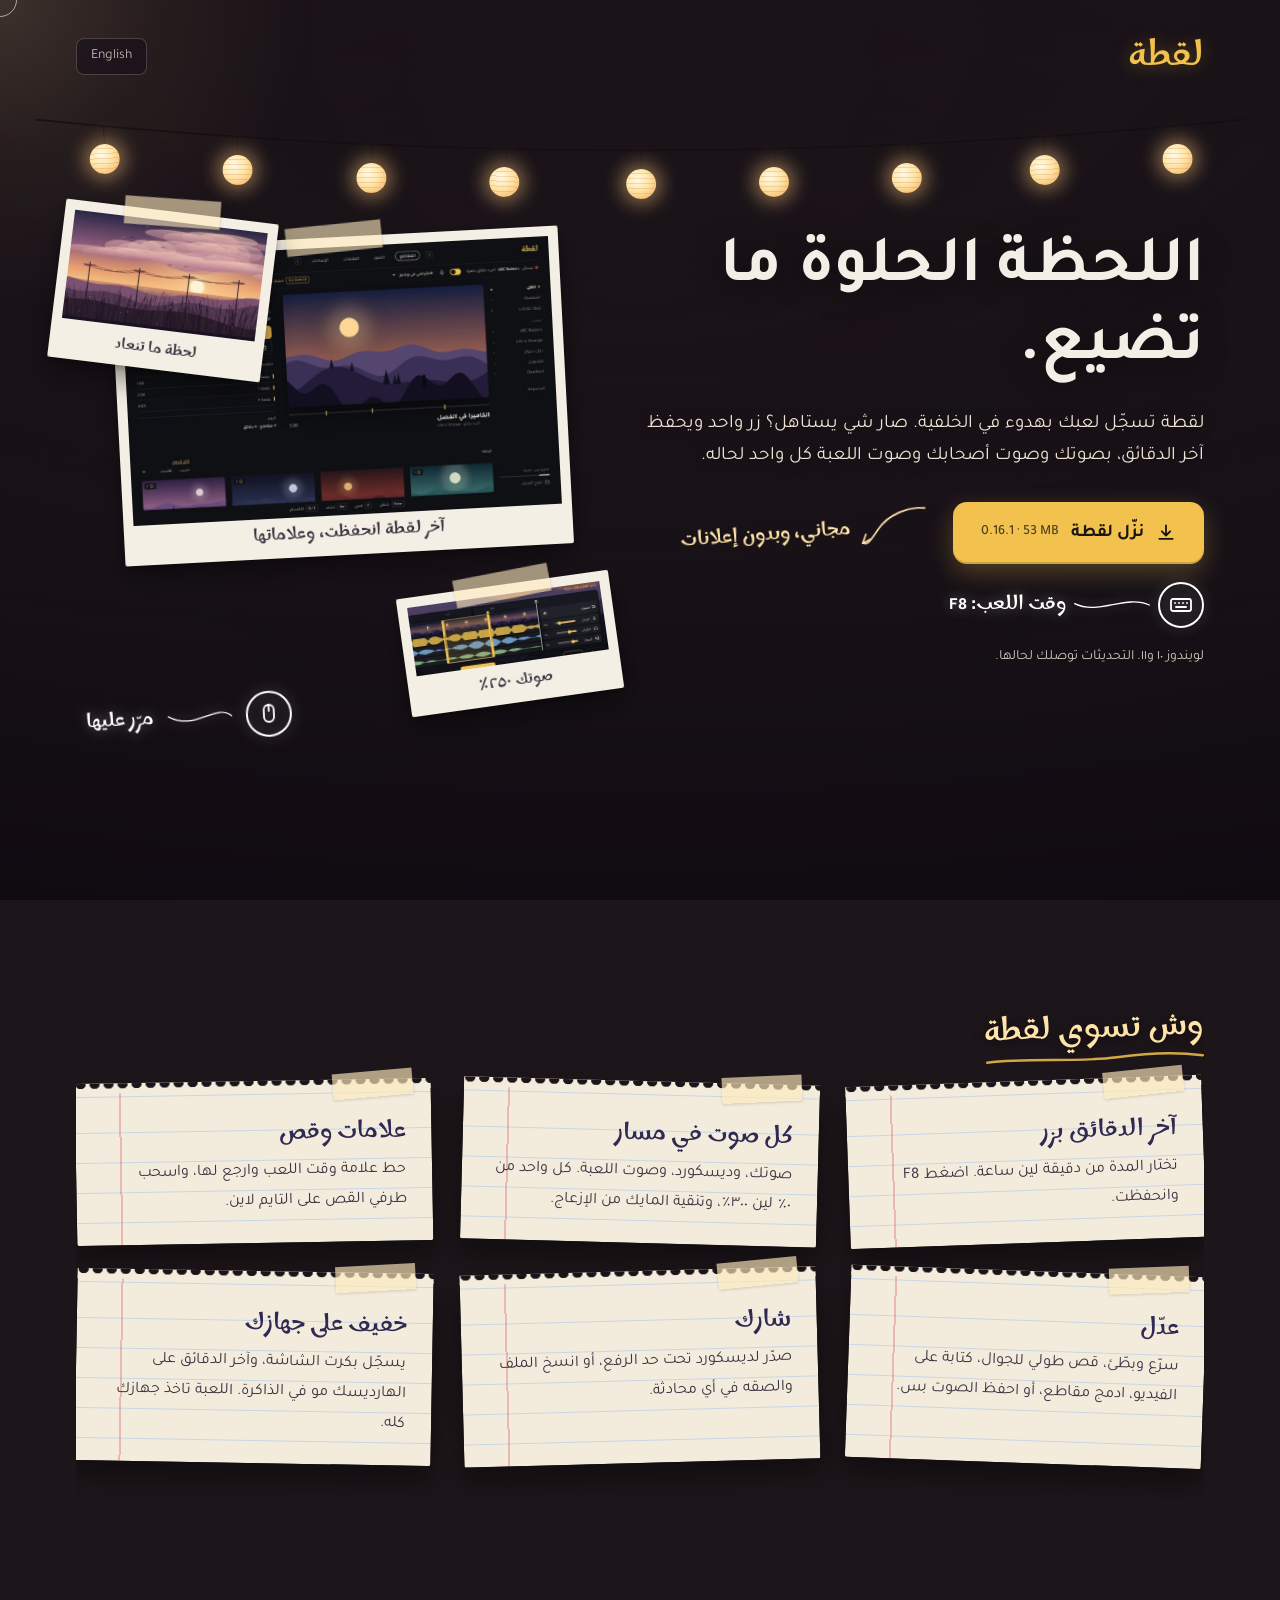
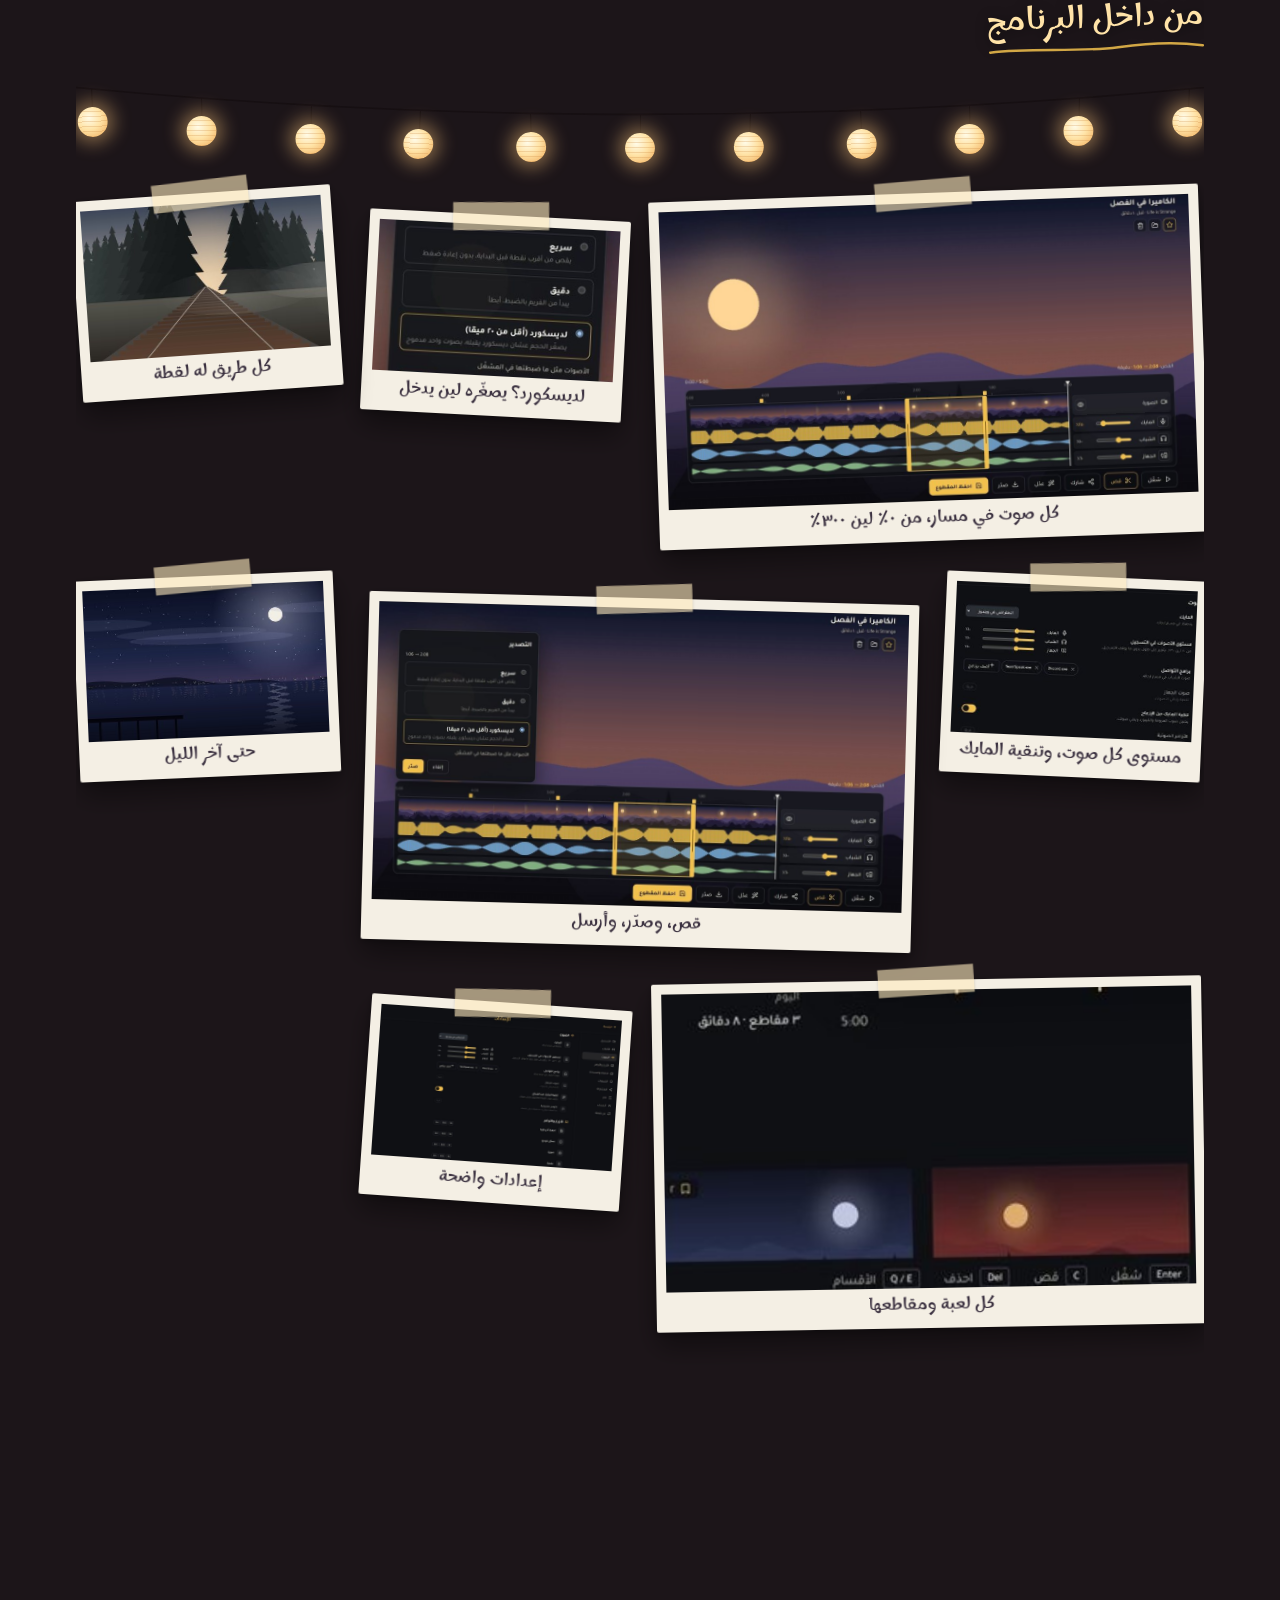
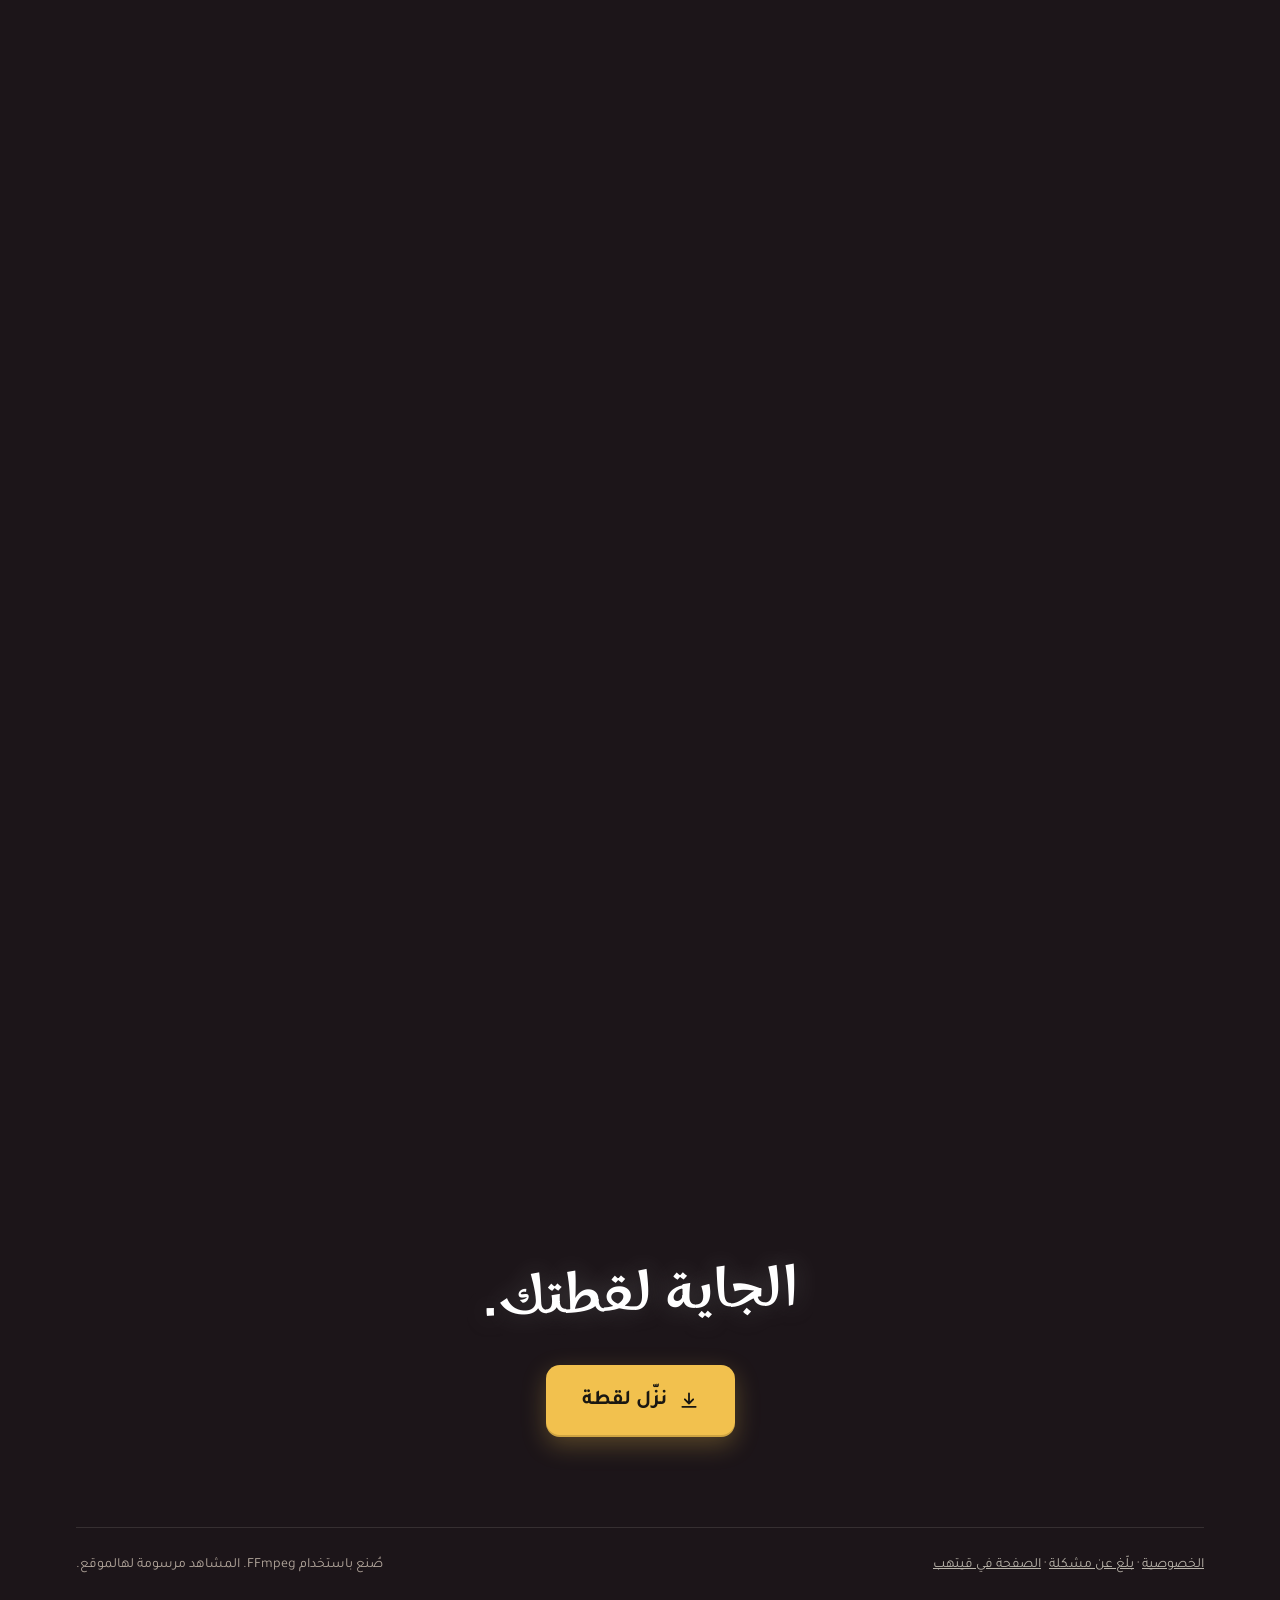
==== commit 69496a46: "site: v0.16.1" ====
--- a/index.html
+++ b/index.html
@@ -64,7 +64,7 @@
         <p class="lead" data-reveal data-ar="لقطة تسجّل لعبك بهدوء في الخلفية. صار شي يستاهل؟ زر واحد ويحفظ آخر الدقائق، بصوتك وصوت أصحابك وصوت اللعبة كل واحد لحاله."
            data-en="Laqta records your game quietly in the background. Something worth keeping? One key saves the last minutes, with your voice, your friends' and the game each on its own track.">لقطة تسجّل لعبك بهدوء في الخلفية. صار شي يستاهل؟ زر واحد ويحفظ آخر الدقائق، بصوتك وصوت أصحابك وصوت اللعبة كل واحد لحاله.</p>
         <div class="dl-row" data-reveal>
-          <a class="dl magnet" href="https://github.com/ldo2x/laqta/releases/download/v0.16.0/Laqta_0.16.0_x64-setup.exe" id="dl"><svg class="ic" viewBox="0 0 24 24" aria-hidden="true"><path d="M12 3v12m0 0-5-5m5 5 5-5M4 19h16"/></svg><span data-ar="نزّل لقطة" data-en="Download Laqta">نزّل لقطة</span> <small dir="ltr">0.16.0 · 53 MB</small></a>
+          <a class="dl magnet" href="https://github.com/ldo2x/laqta/releases/download/v0.16.1/Laqta_0.16.1_x64-setup.exe" id="dl"><svg class="ic" viewBox="0 0 24 24" aria-hidden="true"><path d="M12 3v12m0 0-5-5m5 5 5-5M4 19h16"/></svg><span data-ar="نزّل لقطة" data-en="Download Laqta">نزّل لقطة</span> <small dir="ltr">0.16.1 · 53 MB</small></a>
           <div class="note note-dl">
             <svg class="arrow" viewBox="0 0 120 70" aria-hidden="true"><path class="draw" d="M112 8 C 86 4, 52 14, 34 38 S 14 60, 8 58"/><path class="draw" d="M8 58 L 22 52 M8 58 L 14 44"/></svg>
             <span class="hand" data-ar="مجاني، وبدون إعلانات" data-en="free, and no ads">مجاني، وبدون إعلانات</span>
@@ -217,7 +217,7 @@
 
     <section class="final" data-scene="night" data-reveal>
       <p class="hand final-note" data-ar="الجاية لقطتك." data-en="the next one's yours.">الجاية لقطتك.</p>
-      <a class="dl magnet big" href="https://github.com/ldo2x/laqta/releases/download/v0.16.0/Laqta_0.16.0_x64-setup.exe"><svg class="ic" viewBox="0 0 24 24" aria-hidden="true"><path d="M12 3v12m0 0-5-5m5 5 5-5M4 19h16"/></svg><span data-ar="نزّل لقطة" data-en="Download Laqta">نزّل لقطة</span></a>
+      <a class="dl magnet big" href="https://github.com/ldo2x/laqta/releases/download/v0.16.1/Laqta_0.16.1_x64-setup.exe"><svg class="ic" viewBox="0 0 24 24" aria-hidden="true"><path d="M12 3v12m0 0-5-5m5 5 5-5M4 19h16"/></svg><span data-ar="نزّل لقطة" data-en="Download Laqta">نزّل لقطة</span></a>
     </section>
   </main>
 
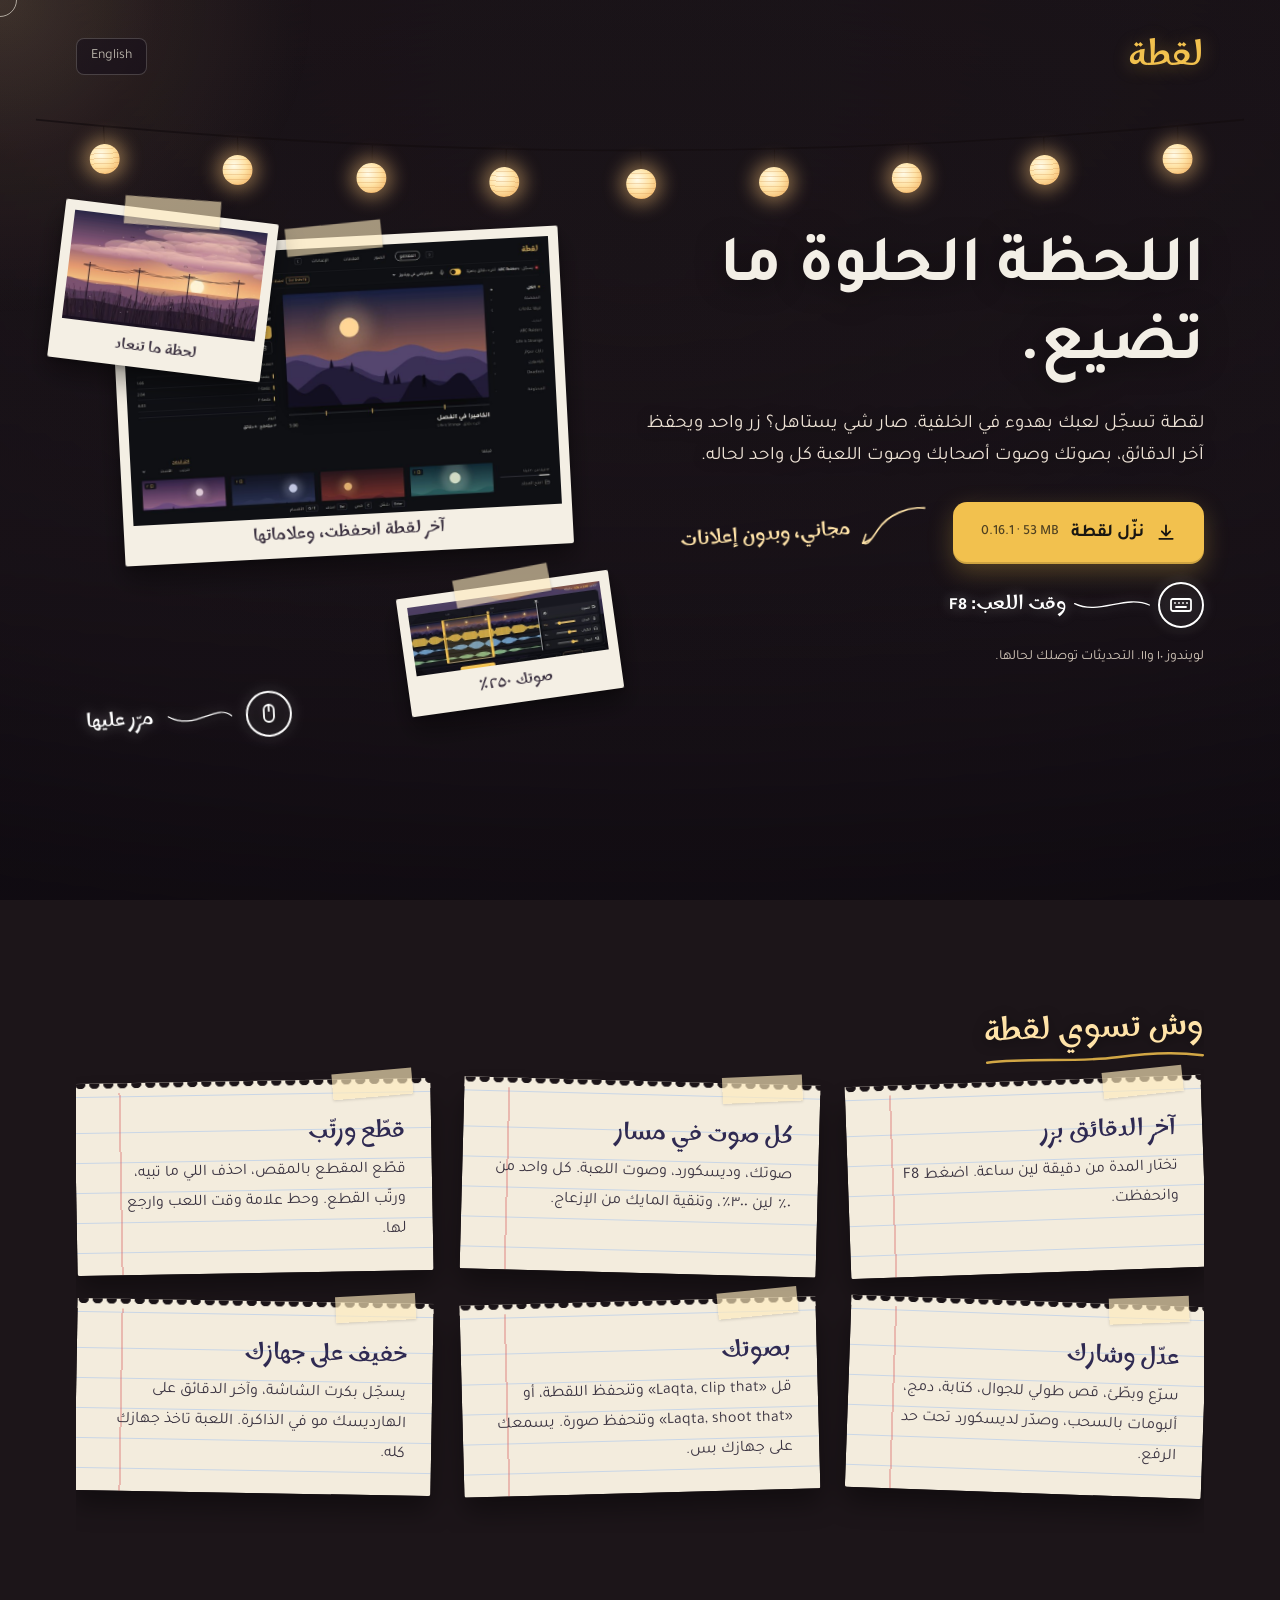
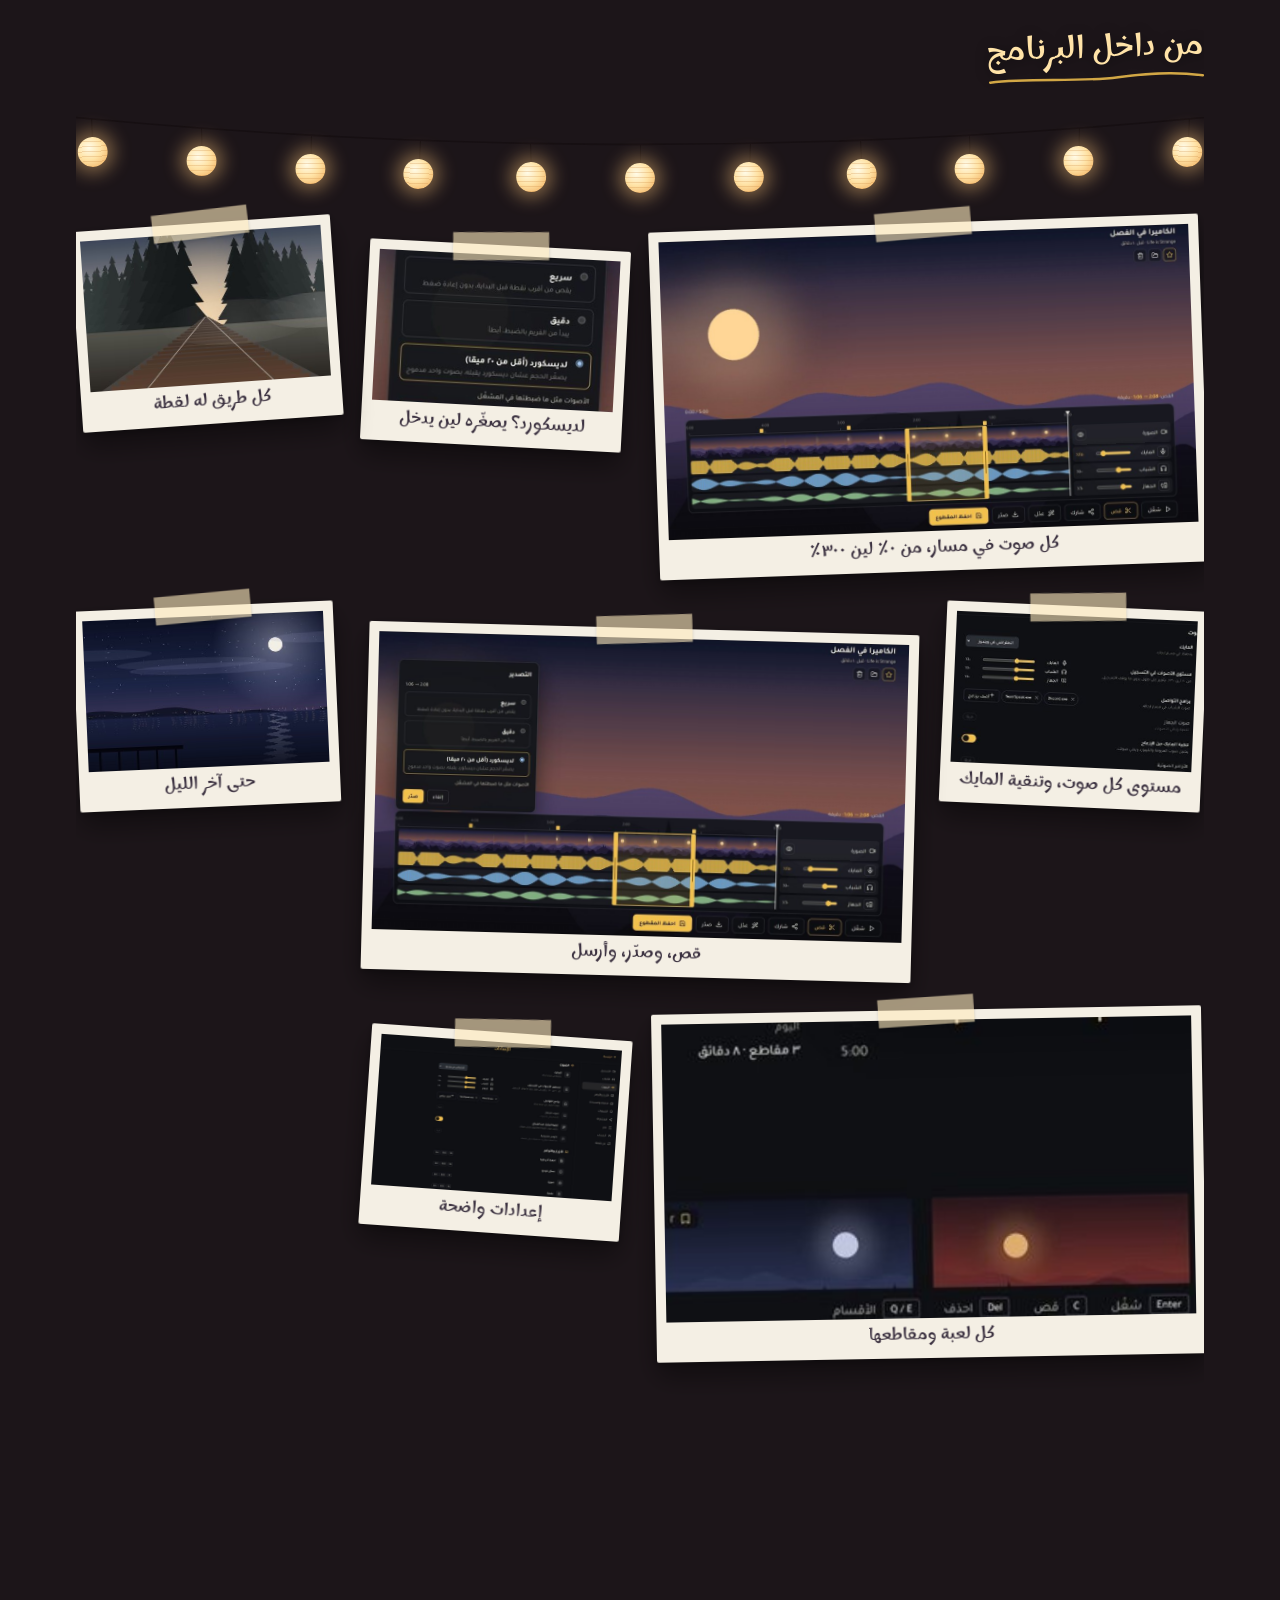
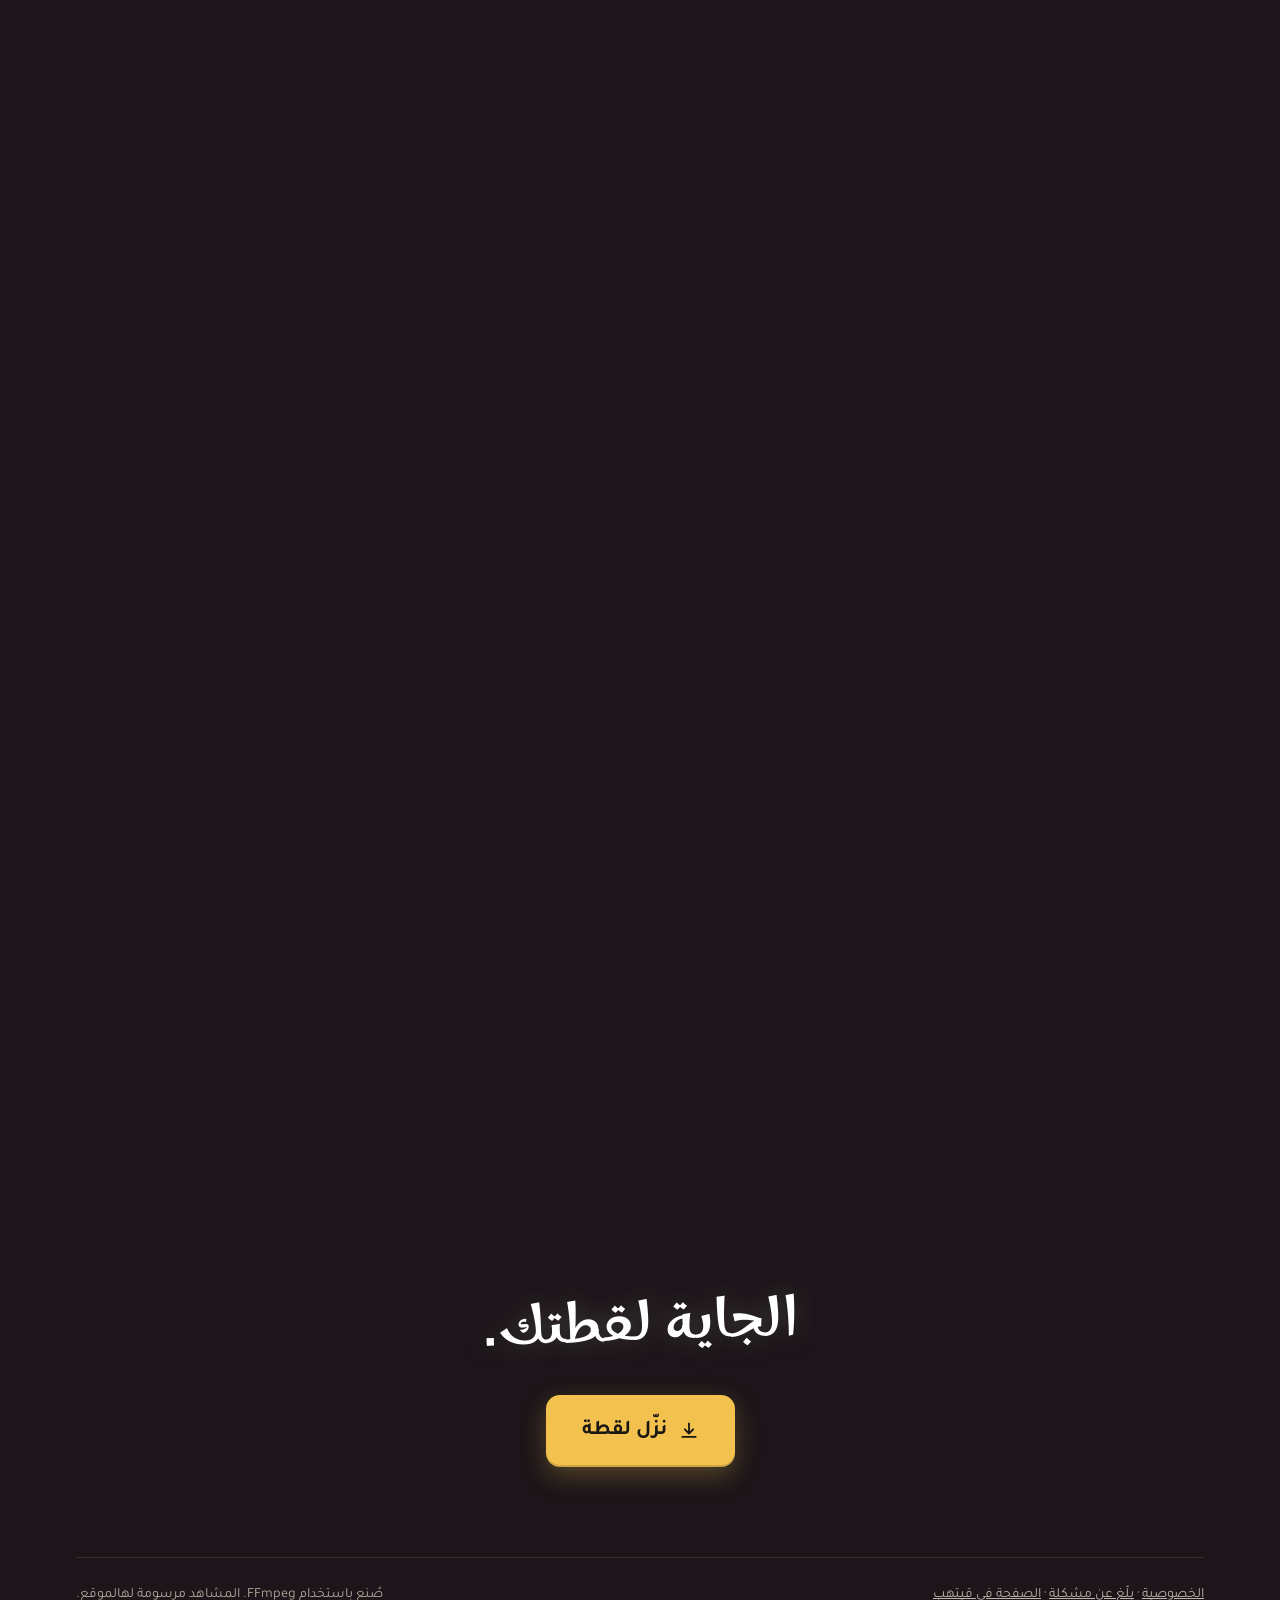
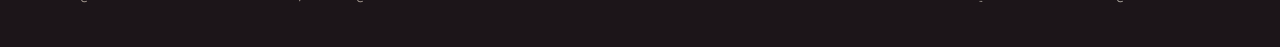
==== commit 9b0909cc: "site: v0.16.1" ====
--- a/index.html
+++ b/index.html
@@ -87,12 +87,12 @@
           <p data-ar="تختار المدة من دقيقة لين ساعة. اضغط F8 وانحفظت." data-en="Pick from a minute to an hour. Press F8 and it's saved.">تختار المدة من دقيقة لين ساعة. اضغط F8 وانحفظت.</p></article>
         <article class="page" data-reveal style="--r:1.5deg"><span class="tape"></span><b class="hand" data-ar="كل صوت في مسار" data-en="Every sound on its own track">كل صوت في مسار</b>
           <p data-ar="صوتك، وديسكورد، وصوت اللعبة. كل واحد من ٠٪ لين ٣٠٠٪، وتنقية المايك من الإزعاج." data-en="Your mic, Discord and the game, each from 0% to 300%, with a mic noise filter.">صوتك، وديسكورد، وصوت اللعبة. كل واحد من ٠٪ لين ٣٠٠٪، وتنقية المايك من الإزعاج.</p></article>
-        <article class="page" data-reveal style="--r:-1deg"><span class="tape"></span><b class="hand" data-ar="علامات وقص" data-en="Markers and trims">علامات وقص</b>
-          <p data-ar="حط علامة وقت اللعب وارجع لها، واسحب طرفي القص على التايم لاين." data-en="Drop a marker mid-game and jump back to it; drag the edges of the cut.">حط علامة وقت اللعب وارجع لها، واسحب طرفي القص على التايم لاين.</p></article>
-        <article class="page" data-reveal style="--r:2deg"><span class="tape"></span><b class="hand" data-ar="عدّل" data-en="Edit">عدّل</b>
-          <p data-ar="سرّع وبطّئ، قص طولي للجوال، كتابة على الفيديو، ادمج مقاطع، أو احفظ الصوت بس." data-en="Speed, a vertical cut for phones, text on the video, merge clips, or keep the sound only.">سرّع وبطّئ، قص طولي للجوال، كتابة على الفيديو، ادمج مقاطع، أو احفظ الصوت بس.</p></article>
-        <article class="page" data-reveal style="--r:-1.5deg"><span class="tape"></span><b class="hand" data-ar="شارك" data-en="Share">شارك</b>
-          <p data-ar="صدّر لديسكورد تحت حد الرفع، أو انسخ الملف والصقه في أي محادثة." data-en="Export for Discord under its limit, or copy the file and paste it in any chat.">صدّر لديسكورد تحت حد الرفع، أو انسخ الملف والصقه في أي محادثة.</p></article>
+        <article class="page" data-reveal style="--r:-1deg"><span class="tape"></span><b class="hand" data-ar="قطّع ورتّب" data-en="Cut and arrange">قطّع ورتّب</b>
+          <p data-ar="قطّع المقطع بالمقص، احذف اللي ما تبيه، ورتّب القطع. وحط علامة وقت اللعب وارجع لها." data-en="Cut the clip with the cutter, delete what you don't want, reorder the pieces. Drop markers mid-game.">قطّع المقطع بالمقص، احذف اللي ما تبيه، ورتّب القطع. وحط علامة وقت اللعب وارجع لها.</p></article>
+        <article class="page" data-reveal style="--r:2deg"><span class="tape"></span><b class="hand" data-ar="عدّل وشارك" data-en="Edit and share">عدّل وشارك</b>
+          <p data-ar="سرّع وبطّئ، قص طولي للجوال، كتابة، دمج، ألبومات بالسحب، وصدّر لديسكورد تحت حد الرفع." data-en="Speed, a vertical cut, text, merge, albums by dragging, and Discord-sized export.">سرّع وبطّئ، قص طولي للجوال، كتابة، دمج، ألبومات بالسحب، وصدّر لديسكورد تحت حد الرفع.</p></article>
+        <article class="page" data-reveal style="--r:-1.5deg"><span class="tape"></span><b class="hand" data-ar="بصوتك" data-en="By voice">بصوتك</b>
+          <p data-ar="قل «Laqta, clip that» وتنحفظ اللقطة، أو «Laqta, shoot that» وتنحفظ صورة. يسمعك على جهازك بس." data-en="Say “Laqta, clip that” to save, or “Laqta, shoot that” for a picture. It listens on your PC only.">قل «Laqta, clip that» وتنحفظ اللقطة، أو «Laqta, shoot that» وتنحفظ صورة. يسمعك على جهازك بس.</p></article>
         <article class="page" data-reveal style="--r:1deg"><span class="tape"></span><b class="hand" data-ar="خفيف على جهازك" data-en="Light on your PC">خفيف على جهازك</b>
           <p data-ar="يسجّل بكرت الشاشة، وآخر الدقائق على الهارديسك مو في الذاكرة. اللعبة تاخذ جهازك كله." data-en="It records with your graphics card, and the last minutes live on disk, not in memory.">يسجّل بكرت الشاشة، وآخر الدقائق على الهارديسك مو في الذاكرة. اللعبة تاخذ جهازك كله.</p></article>
       </div>
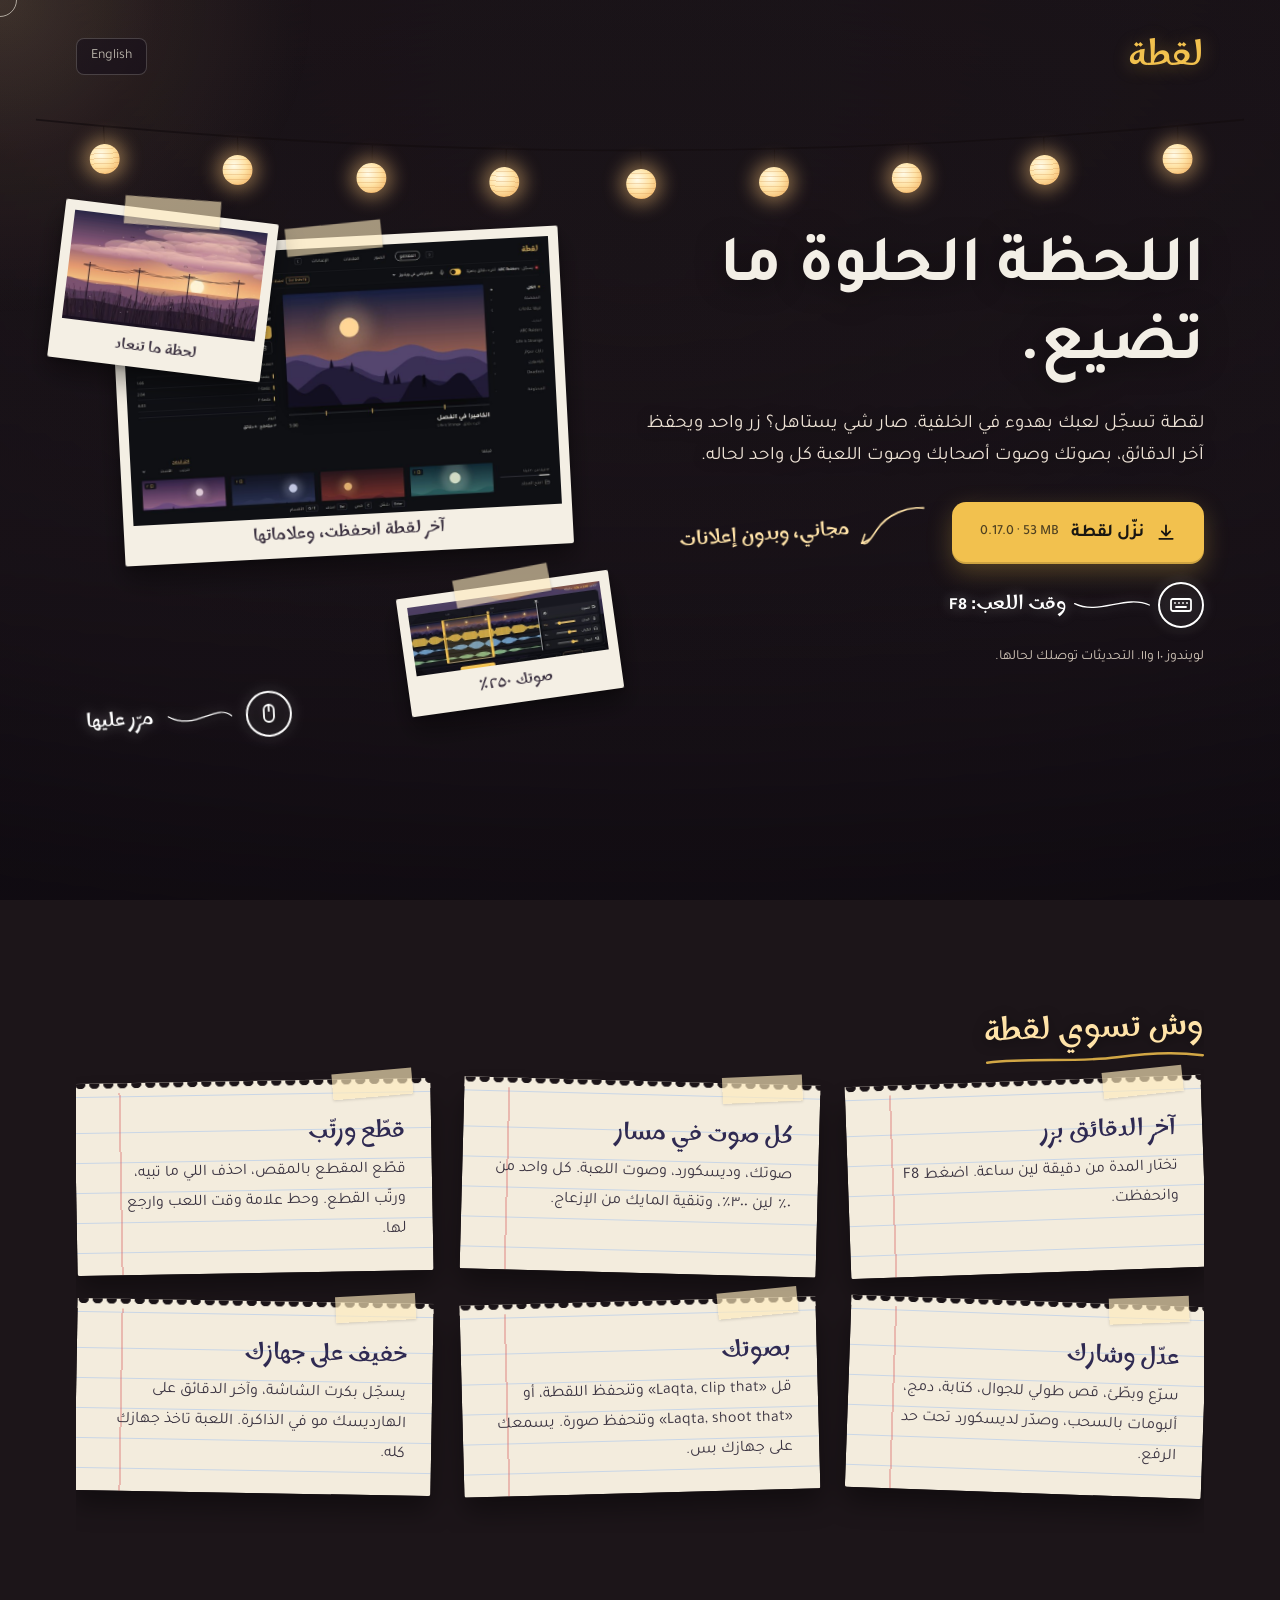
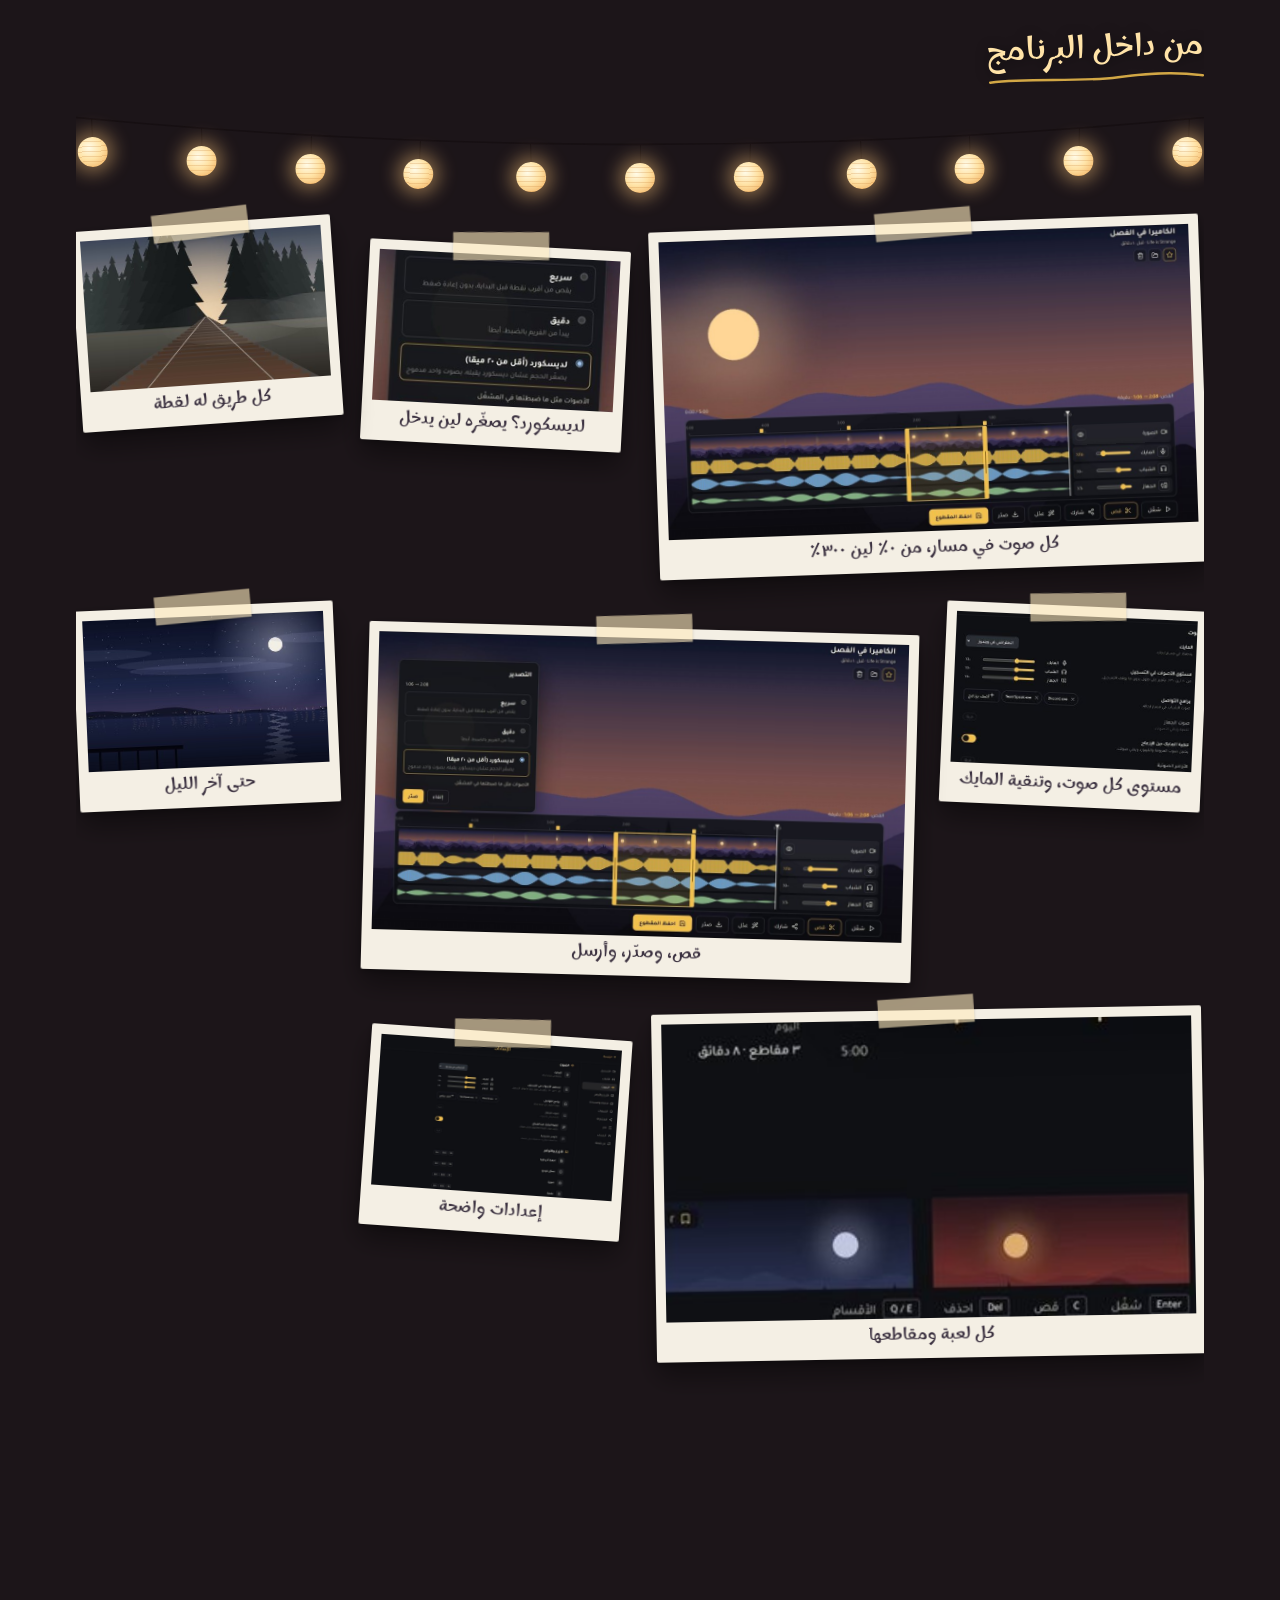
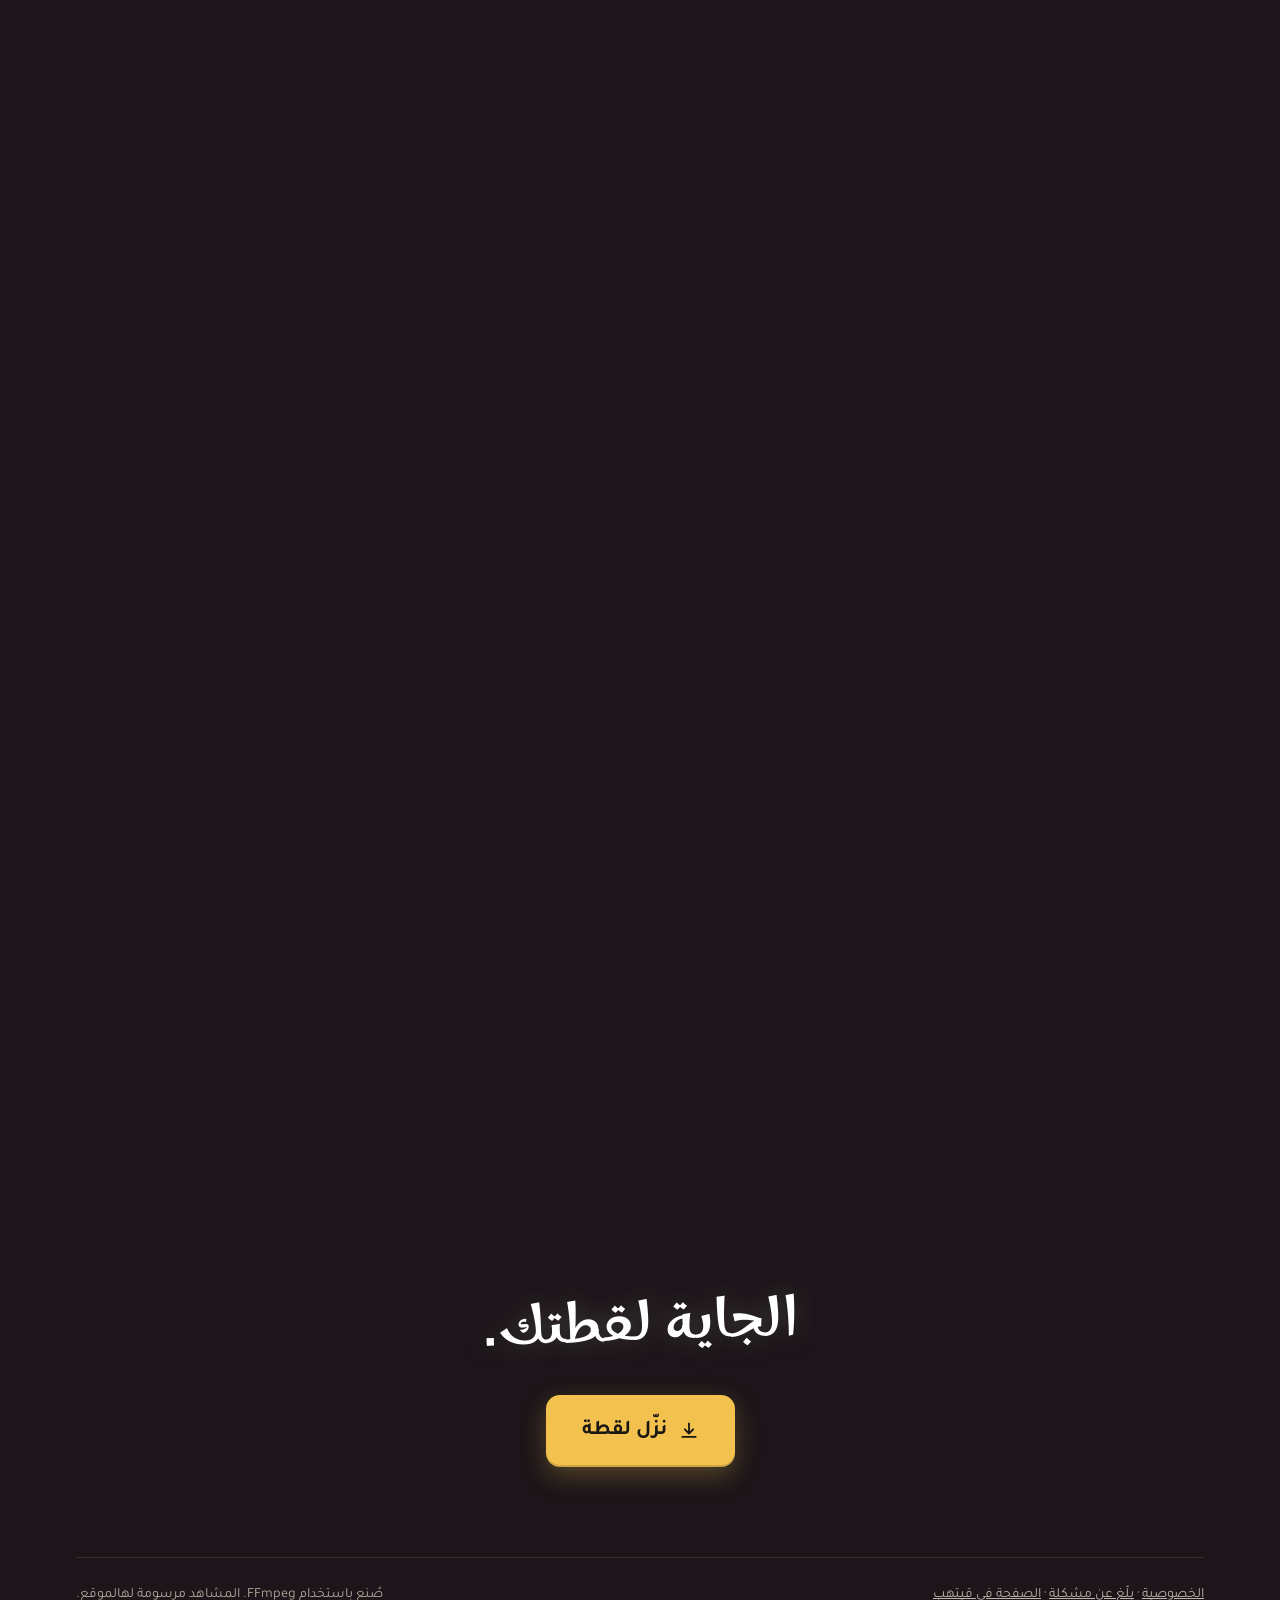
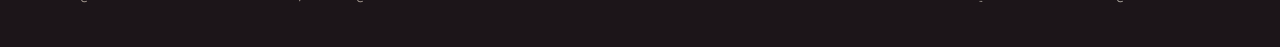
==== commit 11cf7764: "site: v0.17.0" ====
--- a/index.html
+++ b/index.html
@@ -64,7 +64,7 @@
         <p class="lead" data-reveal data-ar="لقطة تسجّل لعبك بهدوء في الخلفية. صار شي يستاهل؟ زر واحد ويحفظ آخر الدقائق، بصوتك وصوت أصحابك وصوت اللعبة كل واحد لحاله."
            data-en="Laqta records your game quietly in the background. Something worth keeping? One key saves the last minutes, with your voice, your friends' and the game each on its own track.">لقطة تسجّل لعبك بهدوء في الخلفية. صار شي يستاهل؟ زر واحد ويحفظ آخر الدقائق، بصوتك وصوت أصحابك وصوت اللعبة كل واحد لحاله.</p>
         <div class="dl-row" data-reveal>
-          <a class="dl magnet" href="https://github.com/ldo2x/laqta/releases/download/v0.16.1/Laqta_0.16.1_x64-setup.exe" id="dl"><svg class="ic" viewBox="0 0 24 24" aria-hidden="true"><path d="M12 3v12m0 0-5-5m5 5 5-5M4 19h16"/></svg><span data-ar="نزّل لقطة" data-en="Download Laqta">نزّل لقطة</span> <small dir="ltr">0.16.1 · 53 MB</small></a>
+          <a class="dl magnet" href="https://github.com/ldo2x/laqta/releases/download/v0.17.0/Laqta_0.17.0_x64-setup.exe" id="dl"><svg class="ic" viewBox="0 0 24 24" aria-hidden="true"><path d="M12 3v12m0 0-5-5m5 5 5-5M4 19h16"/></svg><span data-ar="نزّل لقطة" data-en="Download Laqta">نزّل لقطة</span> <small dir="ltr">0.17.0 · 53 MB</small></a>
           <div class="note note-dl">
             <svg class="arrow" viewBox="0 0 120 70" aria-hidden="true"><path class="draw" d="M112 8 C 86 4, 52 14, 34 38 S 14 60, 8 58"/><path class="draw" d="M8 58 L 22 52 M8 58 L 14 44"/></svg>
             <span class="hand" data-ar="مجاني، وبدون إعلانات" data-en="free, and no ads">مجاني، وبدون إعلانات</span>
@@ -217,7 +217,7 @@
 
     <section class="final" data-scene="night" data-reveal>
       <p class="hand final-note" data-ar="الجاية لقطتك." data-en="the next one's yours.">الجاية لقطتك.</p>
-      <a class="dl magnet big" href="https://github.com/ldo2x/laqta/releases/download/v0.16.1/Laqta_0.16.1_x64-setup.exe"><svg class="ic" viewBox="0 0 24 24" aria-hidden="true"><path d="M12 3v12m0 0-5-5m5 5 5-5M4 19h16"/></svg><span data-ar="نزّل لقطة" data-en="Download Laqta">نزّل لقطة</span></a>
+      <a class="dl magnet big" href="https://github.com/ldo2x/laqta/releases/download/v0.17.0/Laqta_0.17.0_x64-setup.exe"><svg class="ic" viewBox="0 0 24 24" aria-hidden="true"><path d="M12 3v12m0 0-5-5m5 5 5-5M4 19h16"/></svg><span data-ar="نزّل لقطة" data-en="Download Laqta">نزّل لقطة</span></a>
     </section>
   </main>
 
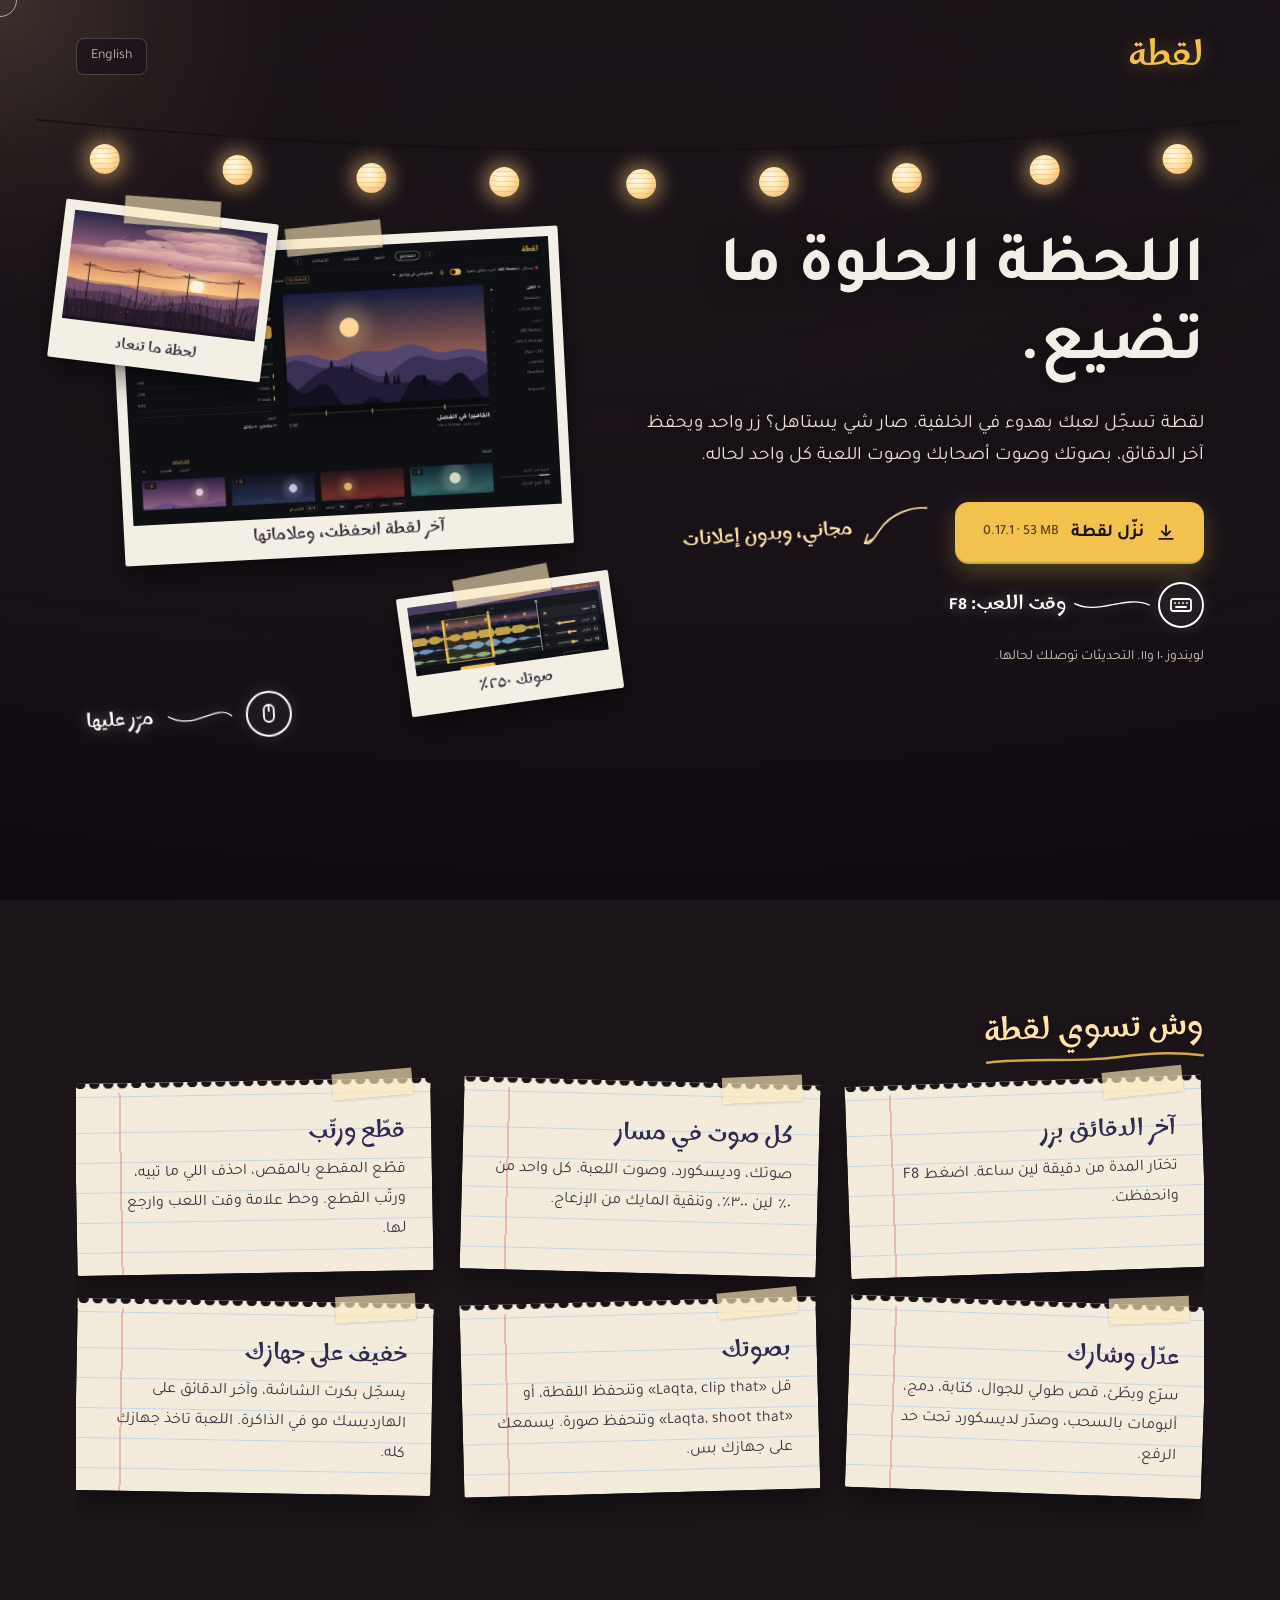
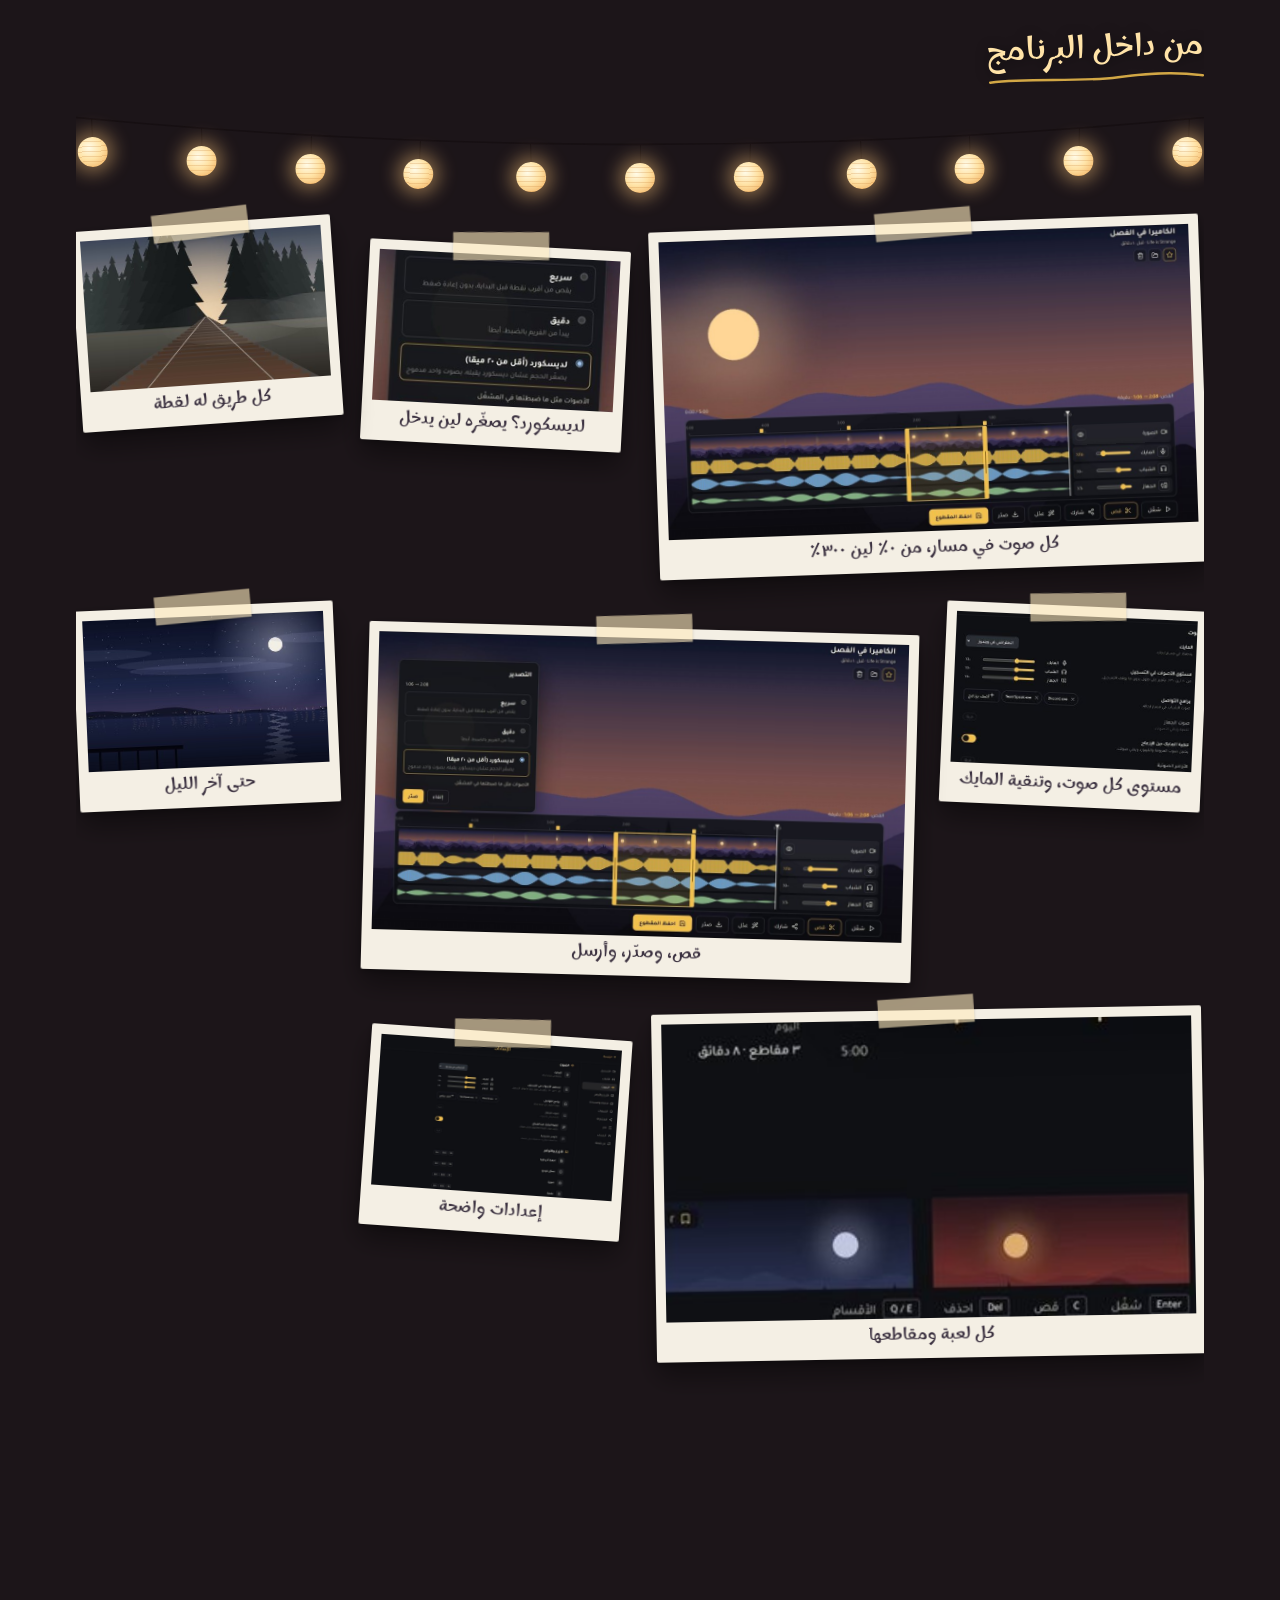
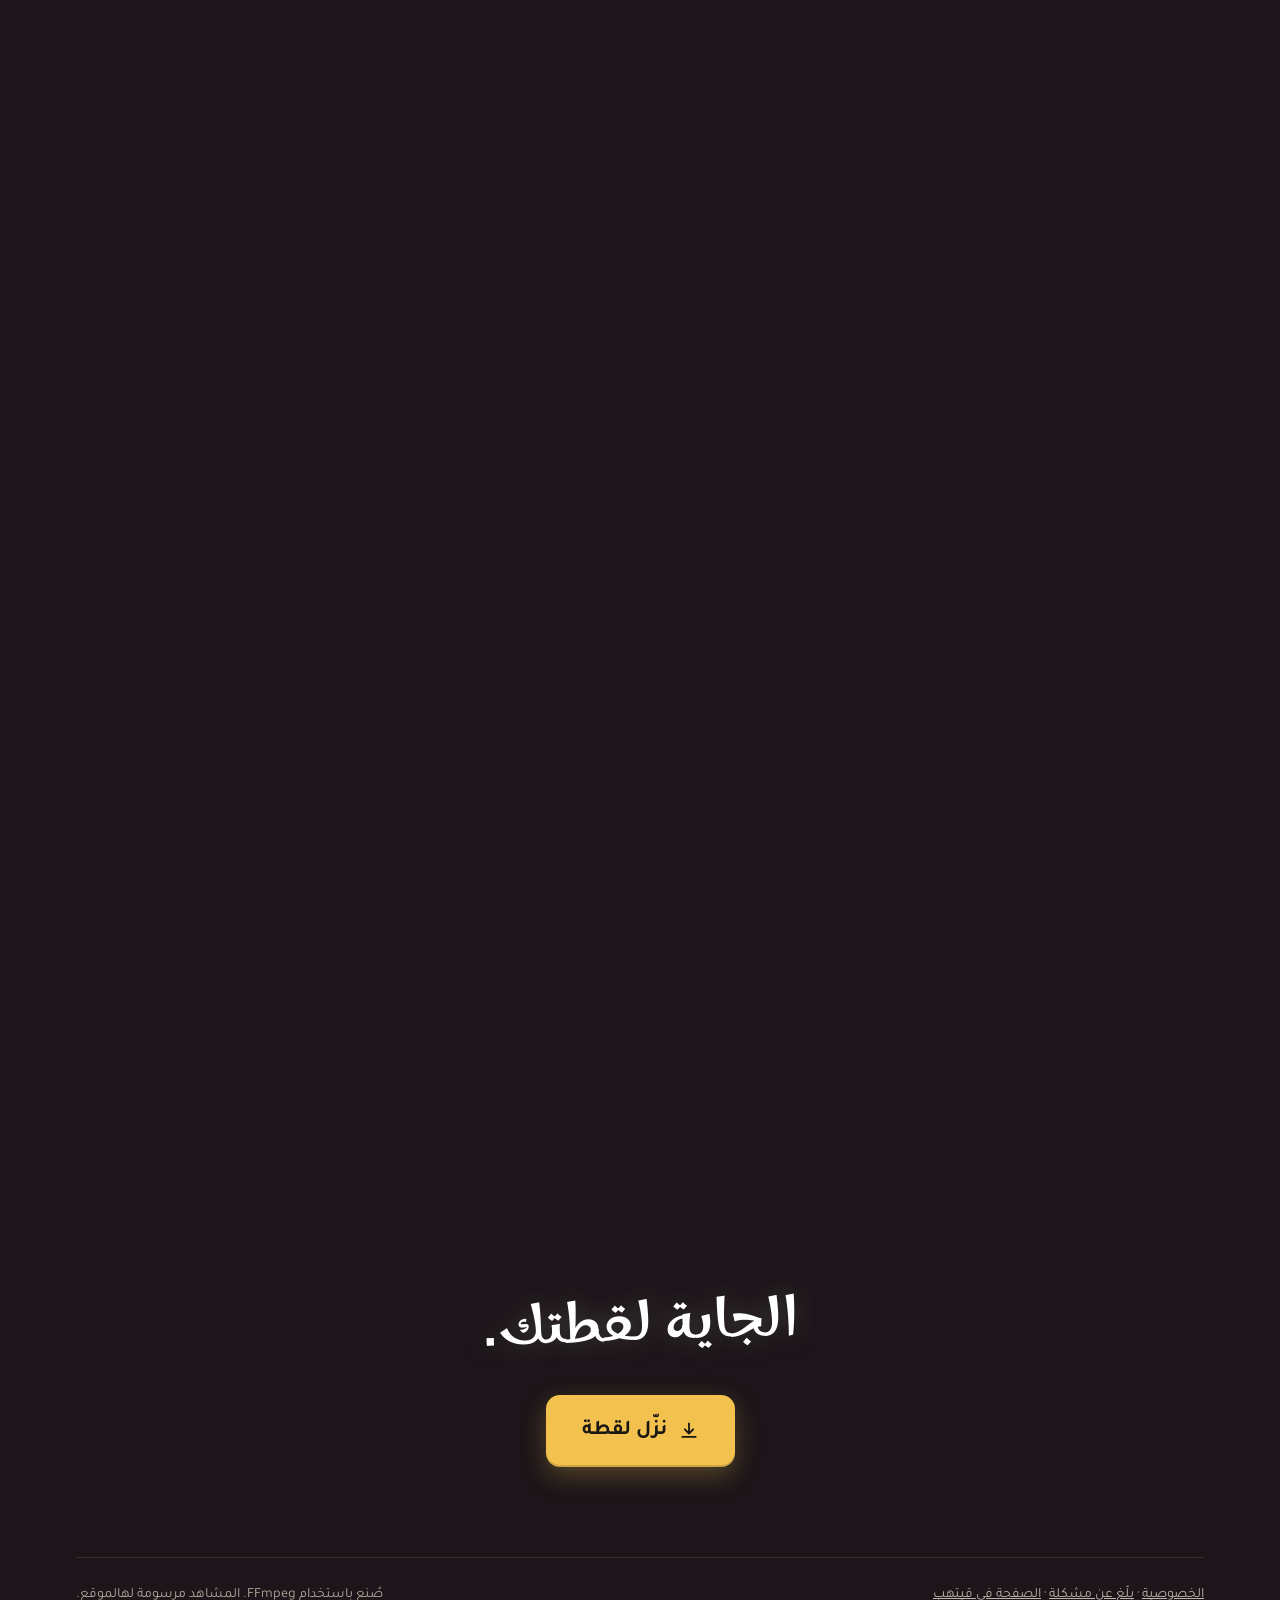
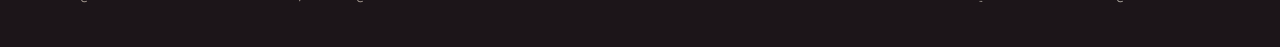
==== commit 553151a5: "site: v0.17.1" ====
--- a/index.html
+++ b/index.html
@@ -64,7 +64,7 @@
         <p class="lead" data-reveal data-ar="لقطة تسجّل لعبك بهدوء في الخلفية. صار شي يستاهل؟ زر واحد ويحفظ آخر الدقائق، بصوتك وصوت أصحابك وصوت اللعبة كل واحد لحاله."
            data-en="Laqta records your game quietly in the background. Something worth keeping? One key saves the last minutes, with your voice, your friends' and the game each on its own track.">لقطة تسجّل لعبك بهدوء في الخلفية. صار شي يستاهل؟ زر واحد ويحفظ آخر الدقائق، بصوتك وصوت أصحابك وصوت اللعبة كل واحد لحاله.</p>
         <div class="dl-row" data-reveal>
-          <a class="dl magnet" href="https://github.com/ldo2x/laqta/releases/download/v0.17.0/Laqta_0.17.0_x64-setup.exe" id="dl"><svg class="ic" viewBox="0 0 24 24" aria-hidden="true"><path d="M12 3v12m0 0-5-5m5 5 5-5M4 19h16"/></svg><span data-ar="نزّل لقطة" data-en="Download Laqta">نزّل لقطة</span> <small dir="ltr">0.17.0 · 53 MB</small></a>
+          <a class="dl magnet" href="https://github.com/ldo2x/laqta/releases/download/v0.17.1/Laqta_0.17.1_x64-setup.exe" id="dl"><svg class="ic" viewBox="0 0 24 24" aria-hidden="true"><path d="M12 3v12m0 0-5-5m5 5 5-5M4 19h16"/></svg><span data-ar="نزّل لقطة" data-en="Download Laqta">نزّل لقطة</span> <small dir="ltr">0.17.1 · 53 MB</small></a>
           <div class="note note-dl">
             <svg class="arrow" viewBox="0 0 120 70" aria-hidden="true"><path class="draw" d="M112 8 C 86 4, 52 14, 34 38 S 14 60, 8 58"/><path class="draw" d="M8 58 L 22 52 M8 58 L 14 44"/></svg>
             <span class="hand" data-ar="مجاني، وبدون إعلانات" data-en="free, and no ads">مجاني، وبدون إعلانات</span>
@@ -217,7 +217,7 @@
 
     <section class="final" data-scene="night" data-reveal>
       <p class="hand final-note" data-ar="الجاية لقطتك." data-en="the next one's yours.">الجاية لقطتك.</p>
-      <a class="dl magnet big" href="https://github.com/ldo2x/laqta/releases/download/v0.17.0/Laqta_0.17.0_x64-setup.exe"><svg class="ic" viewBox="0 0 24 24" aria-hidden="true"><path d="M12 3v12m0 0-5-5m5 5 5-5M4 19h16"/></svg><span data-ar="نزّل لقطة" data-en="Download Laqta">نزّل لقطة</span></a>
+      <a class="dl magnet big" href="https://github.com/ldo2x/laqta/releases/download/v0.17.1/Laqta_0.17.1_x64-setup.exe"><svg class="ic" viewBox="0 0 24 24" aria-hidden="true"><path d="M12 3v12m0 0-5-5m5 5 5-5M4 19h16"/></svg><span data-ar="نزّل لقطة" data-en="Download Laqta">نزّل لقطة</span></a>
     </section>
   </main>
 
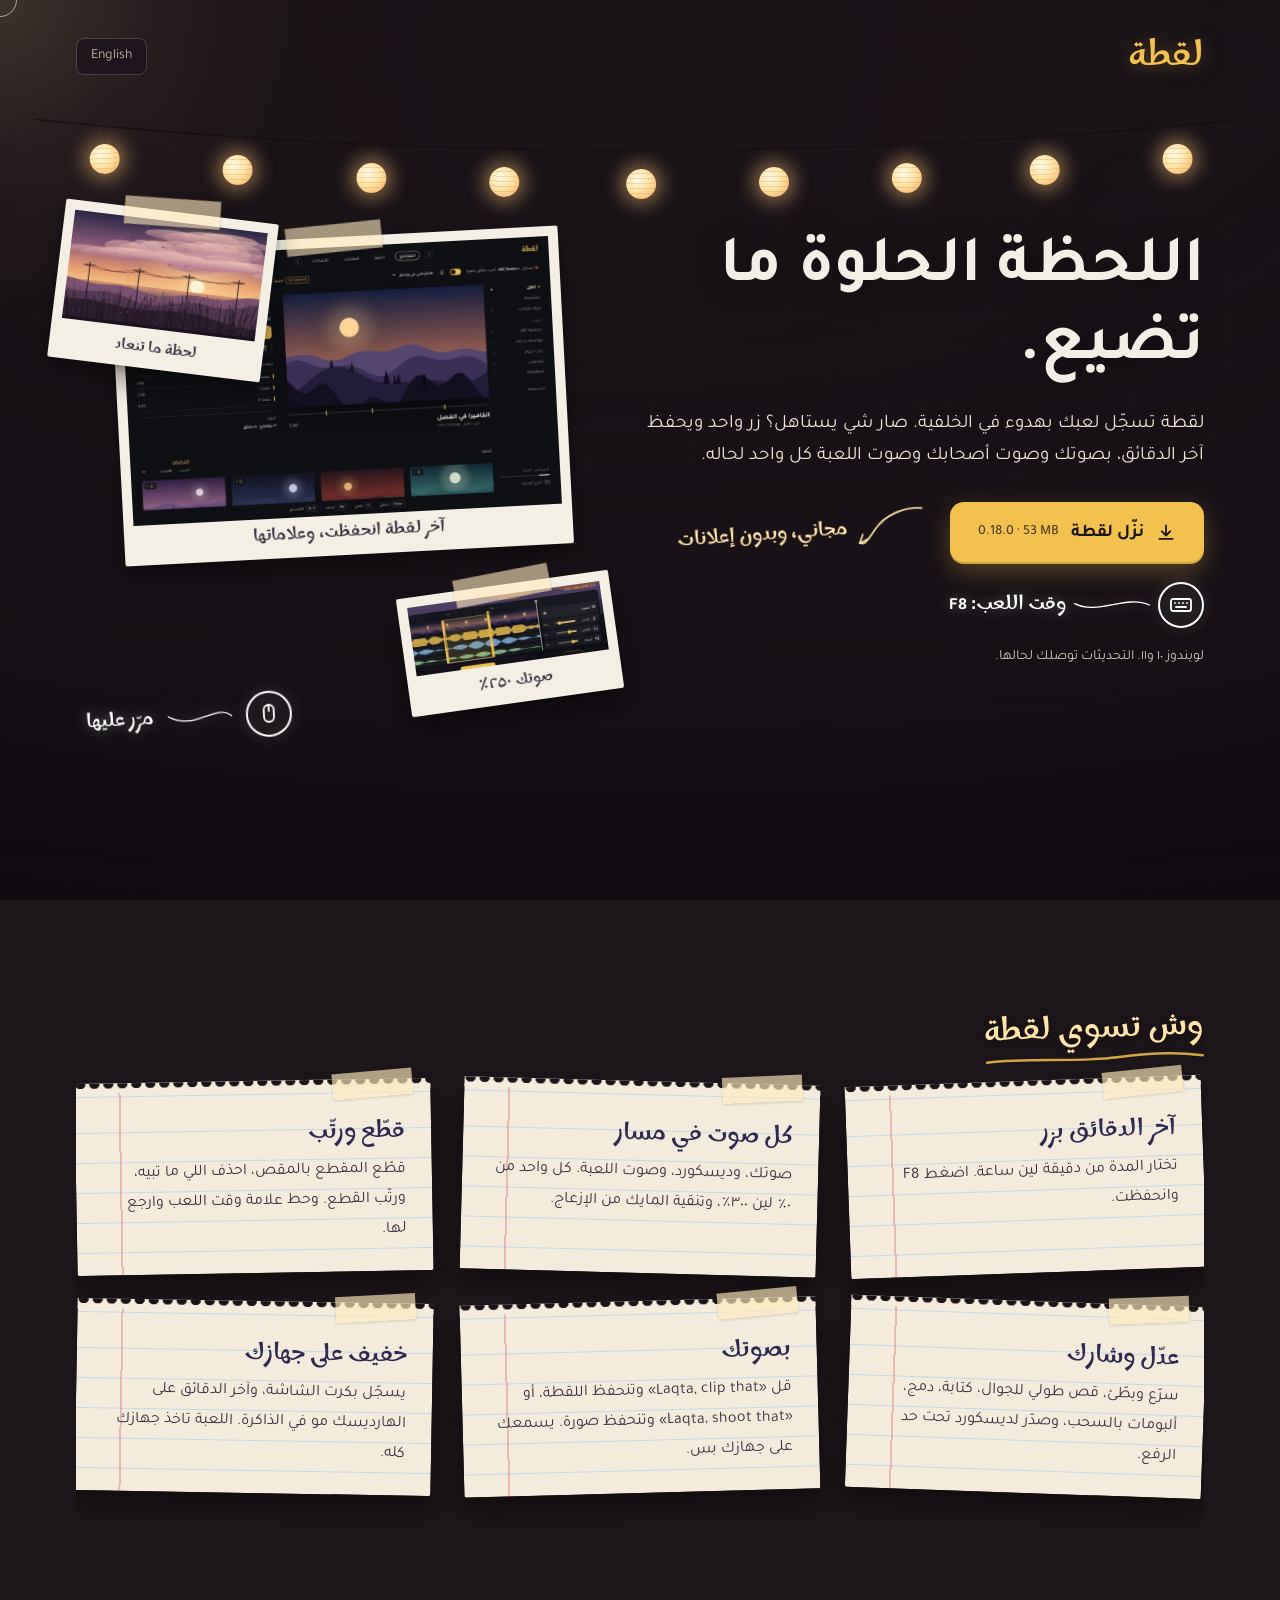
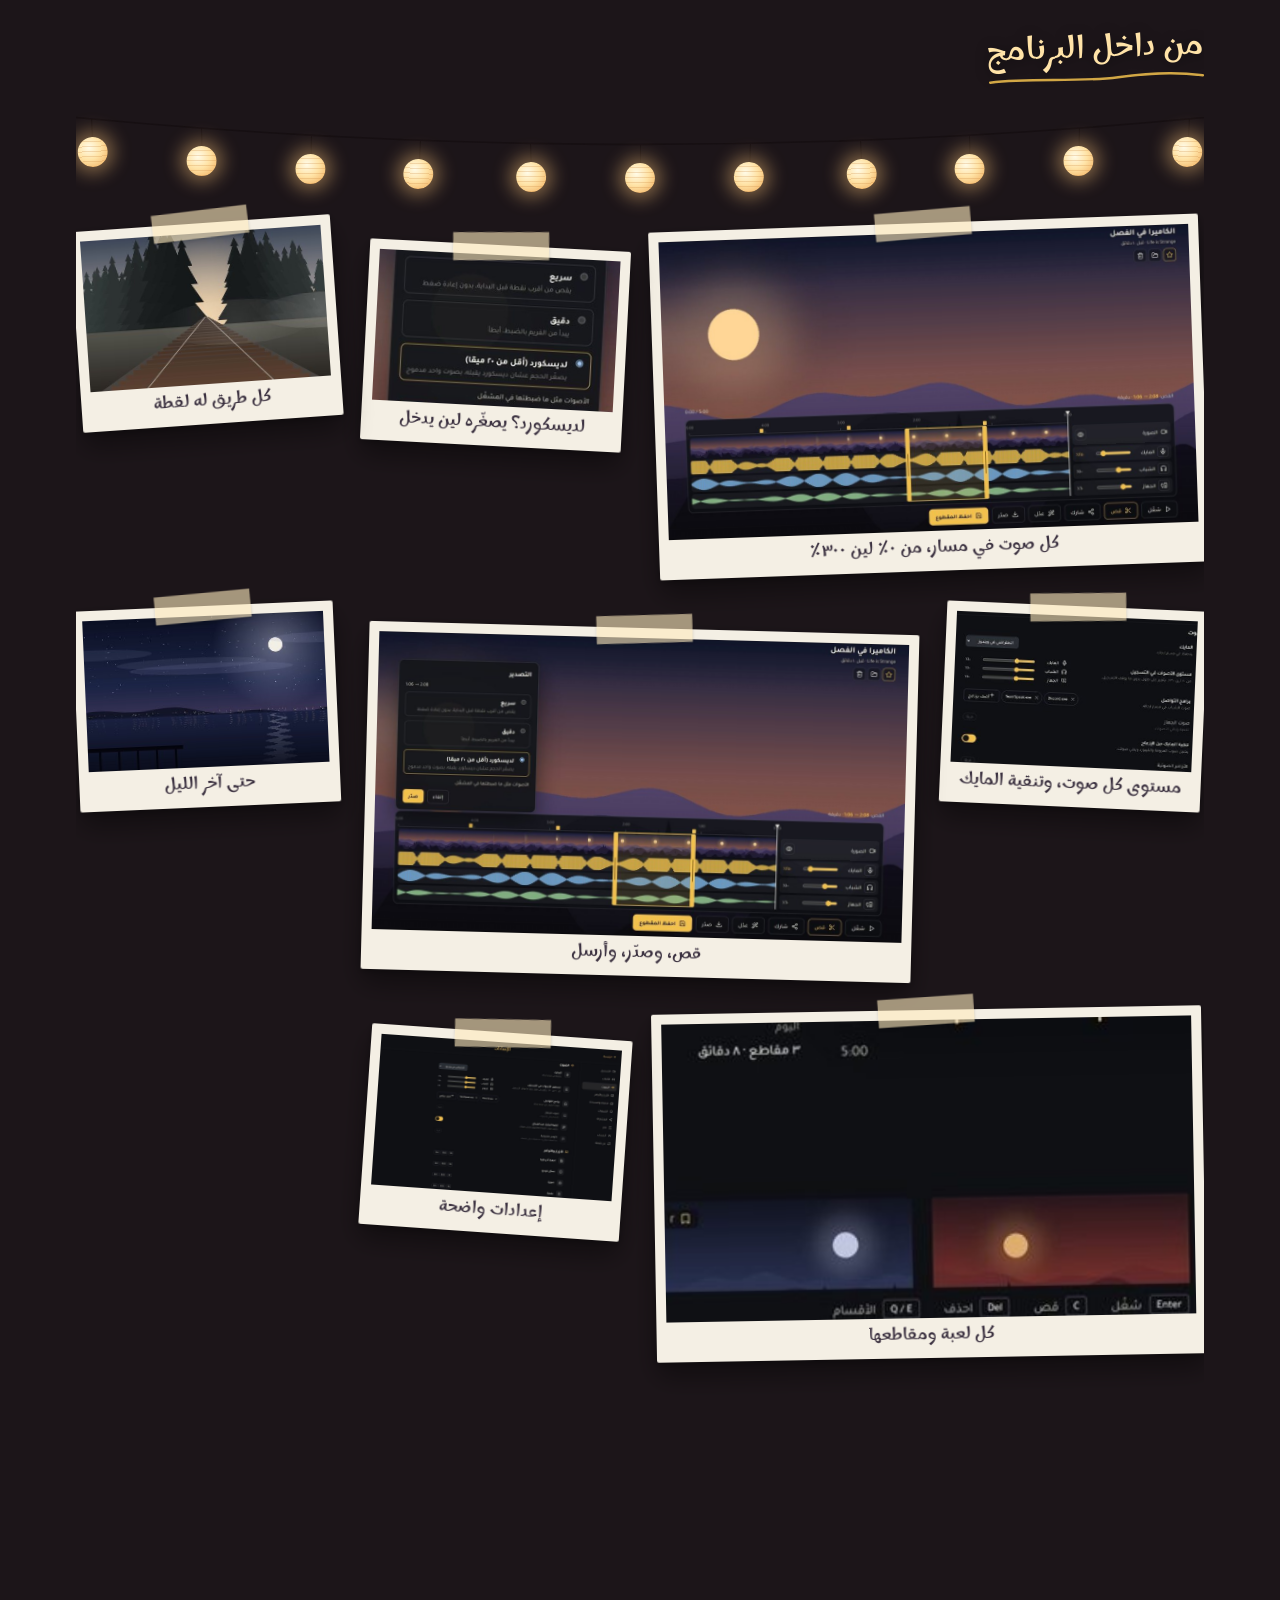
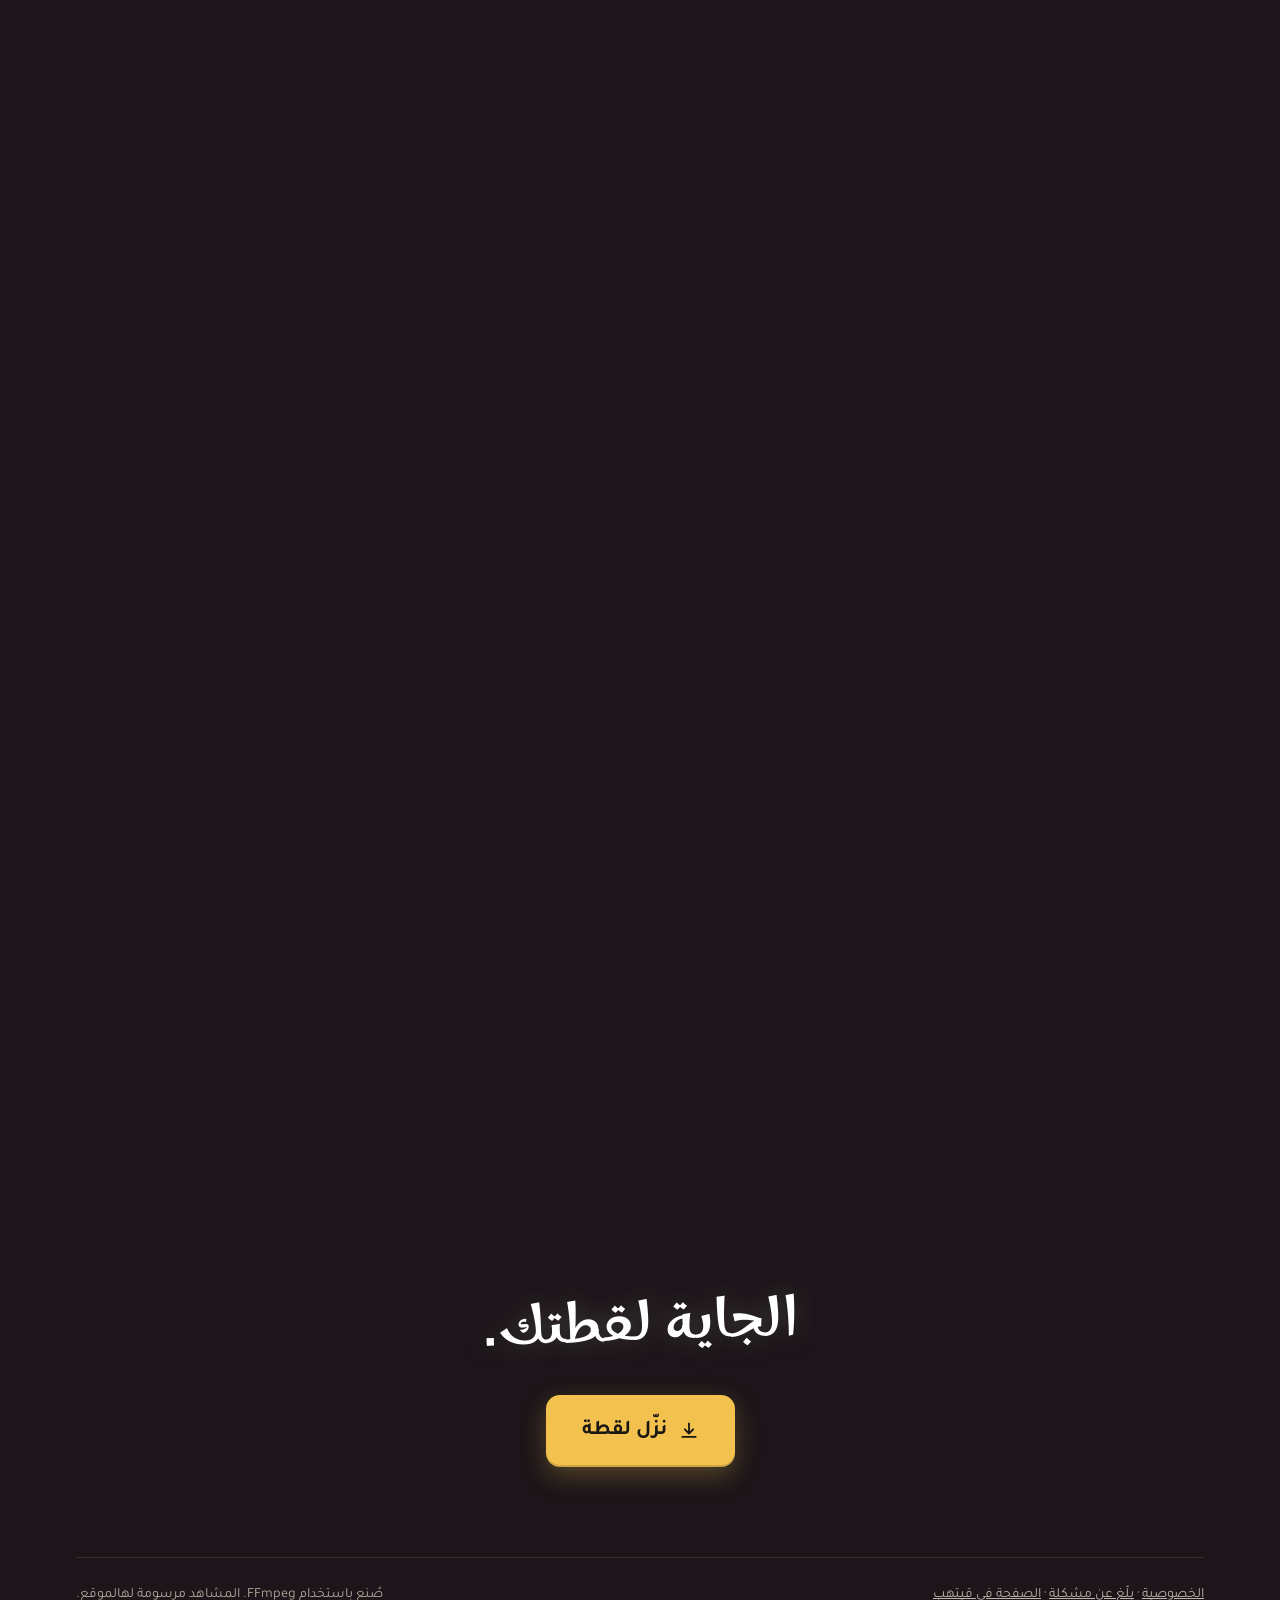
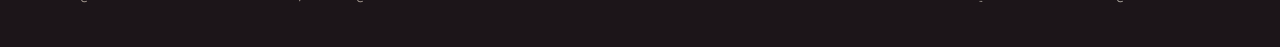
==== commit 64df8be4: "site: v0.18.0" ====
--- a/index.html
+++ b/index.html
@@ -64,7 +64,7 @@
         <p class="lead" data-reveal data-ar="لقطة تسجّل لعبك بهدوء في الخلفية. صار شي يستاهل؟ زر واحد ويحفظ آخر الدقائق، بصوتك وصوت أصحابك وصوت اللعبة كل واحد لحاله."
            data-en="Laqta records your game quietly in the background. Something worth keeping? One key saves the last minutes, with your voice, your friends' and the game each on its own track.">لقطة تسجّل لعبك بهدوء في الخلفية. صار شي يستاهل؟ زر واحد ويحفظ آخر الدقائق، بصوتك وصوت أصحابك وصوت اللعبة كل واحد لحاله.</p>
         <div class="dl-row" data-reveal>
-          <a class="dl magnet" href="https://github.com/ldo2x/laqta/releases/download/v0.17.1/Laqta_0.17.1_x64-setup.exe" id="dl"><svg class="ic" viewBox="0 0 24 24" aria-hidden="true"><path d="M12 3v12m0 0-5-5m5 5 5-5M4 19h16"/></svg><span data-ar="نزّل لقطة" data-en="Download Laqta">نزّل لقطة</span> <small dir="ltr">0.17.1 · 53 MB</small></a>
+          <a class="dl magnet" href="https://github.com/ldo2x/laqta/releases/download/v0.18.0/Laqta_0.18.0_x64-setup.exe" id="dl"><svg class="ic" viewBox="0 0 24 24" aria-hidden="true"><path d="M12 3v12m0 0-5-5m5 5 5-5M4 19h16"/></svg><span data-ar="نزّل لقطة" data-en="Download Laqta">نزّل لقطة</span> <small dir="ltr">0.18.0 · 53 MB</small></a>
           <div class="note note-dl">
             <svg class="arrow" viewBox="0 0 120 70" aria-hidden="true"><path class="draw" d="M112 8 C 86 4, 52 14, 34 38 S 14 60, 8 58"/><path class="draw" d="M8 58 L 22 52 M8 58 L 14 44"/></svg>
             <span class="hand" data-ar="مجاني، وبدون إعلانات" data-en="free, and no ads">مجاني، وبدون إعلانات</span>
@@ -217,7 +217,7 @@
 
     <section class="final" data-scene="night" data-reveal>
       <p class="hand final-note" data-ar="الجاية لقطتك." data-en="the next one's yours.">الجاية لقطتك.</p>
-      <a class="dl magnet big" href="https://github.com/ldo2x/laqta/releases/download/v0.17.1/Laqta_0.17.1_x64-setup.exe"><svg class="ic" viewBox="0 0 24 24" aria-hidden="true"><path d="M12 3v12m0 0-5-5m5 5 5-5M4 19h16"/></svg><span data-ar="نزّل لقطة" data-en="Download Laqta">نزّل لقطة</span></a>
+      <a class="dl magnet big" href="https://github.com/ldo2x/laqta/releases/download/v0.18.0/Laqta_0.18.0_x64-setup.exe"><svg class="ic" viewBox="0 0 24 24" aria-hidden="true"><path d="M12 3v12m0 0-5-5m5 5 5-5M4 19h16"/></svg><span data-ar="نزّل لقطة" data-en="Download Laqta">نزّل لقطة</span></a>
     </section>
   </main>
 
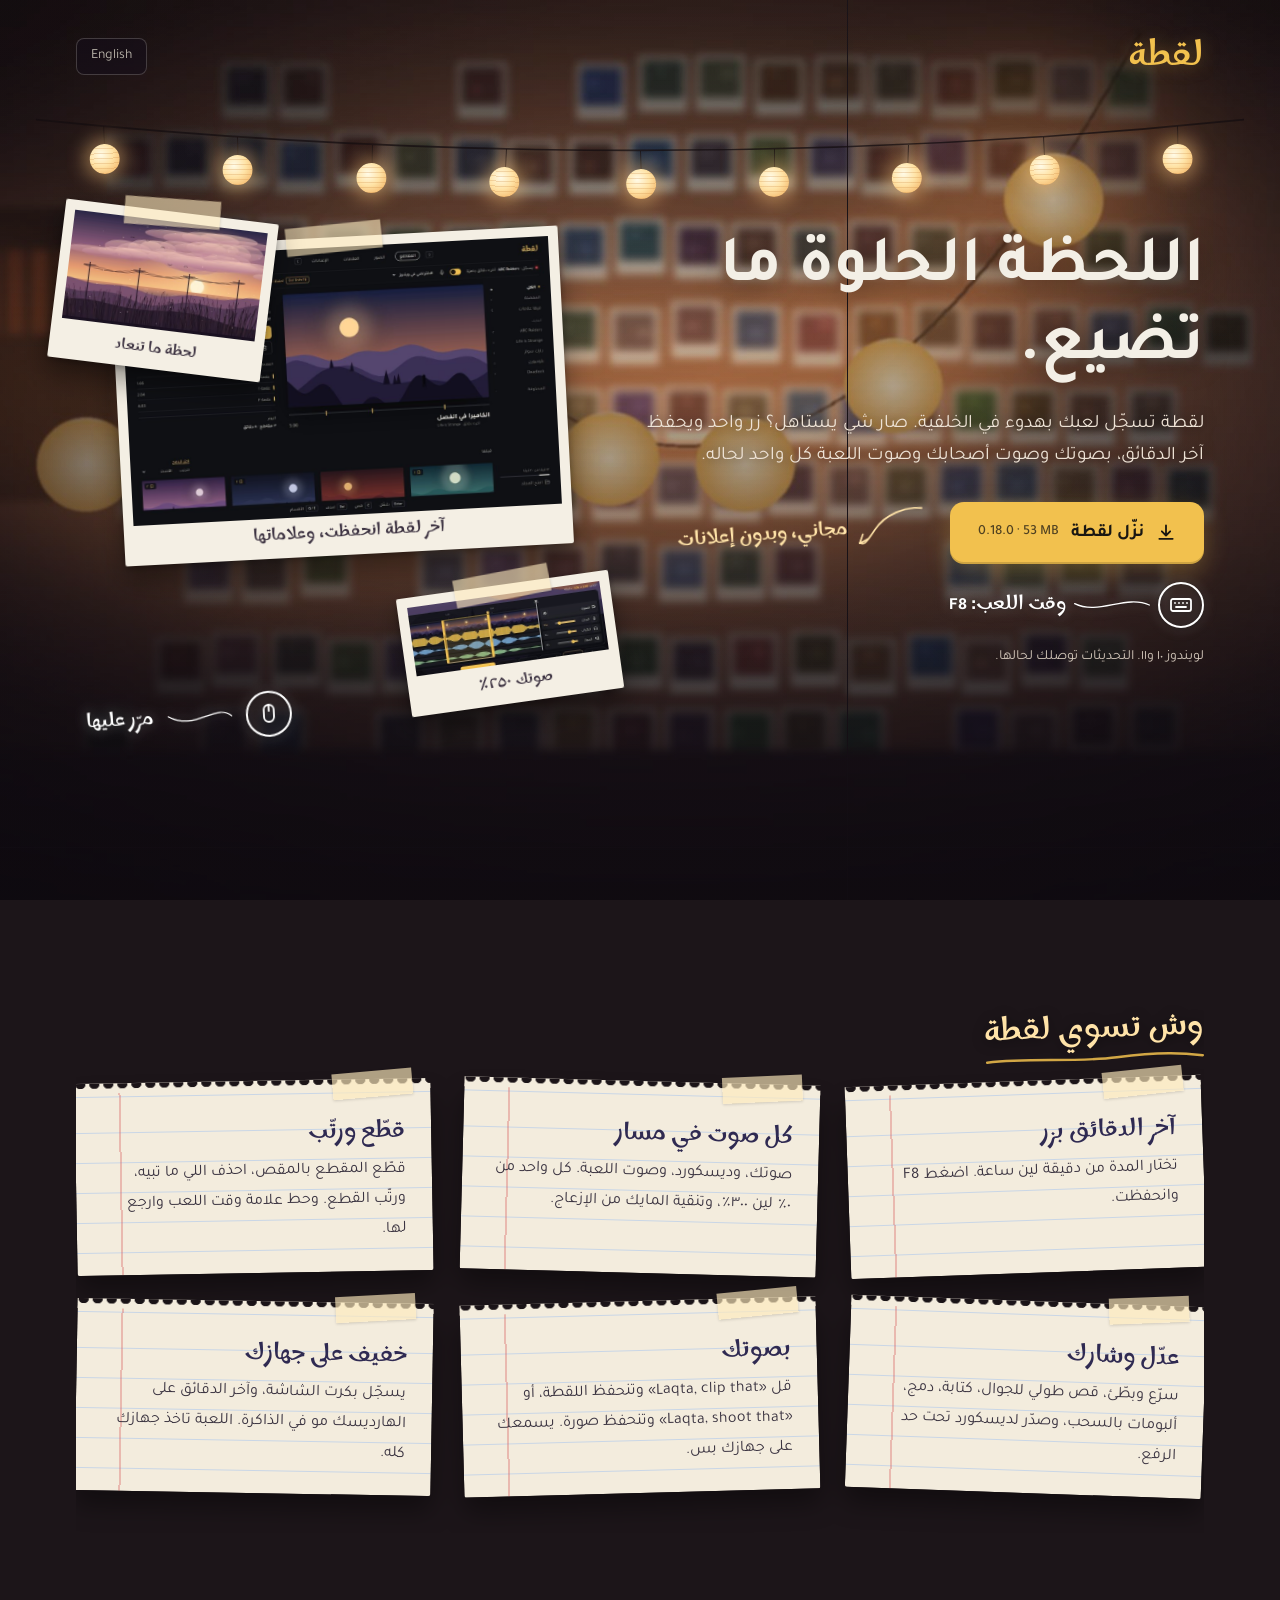
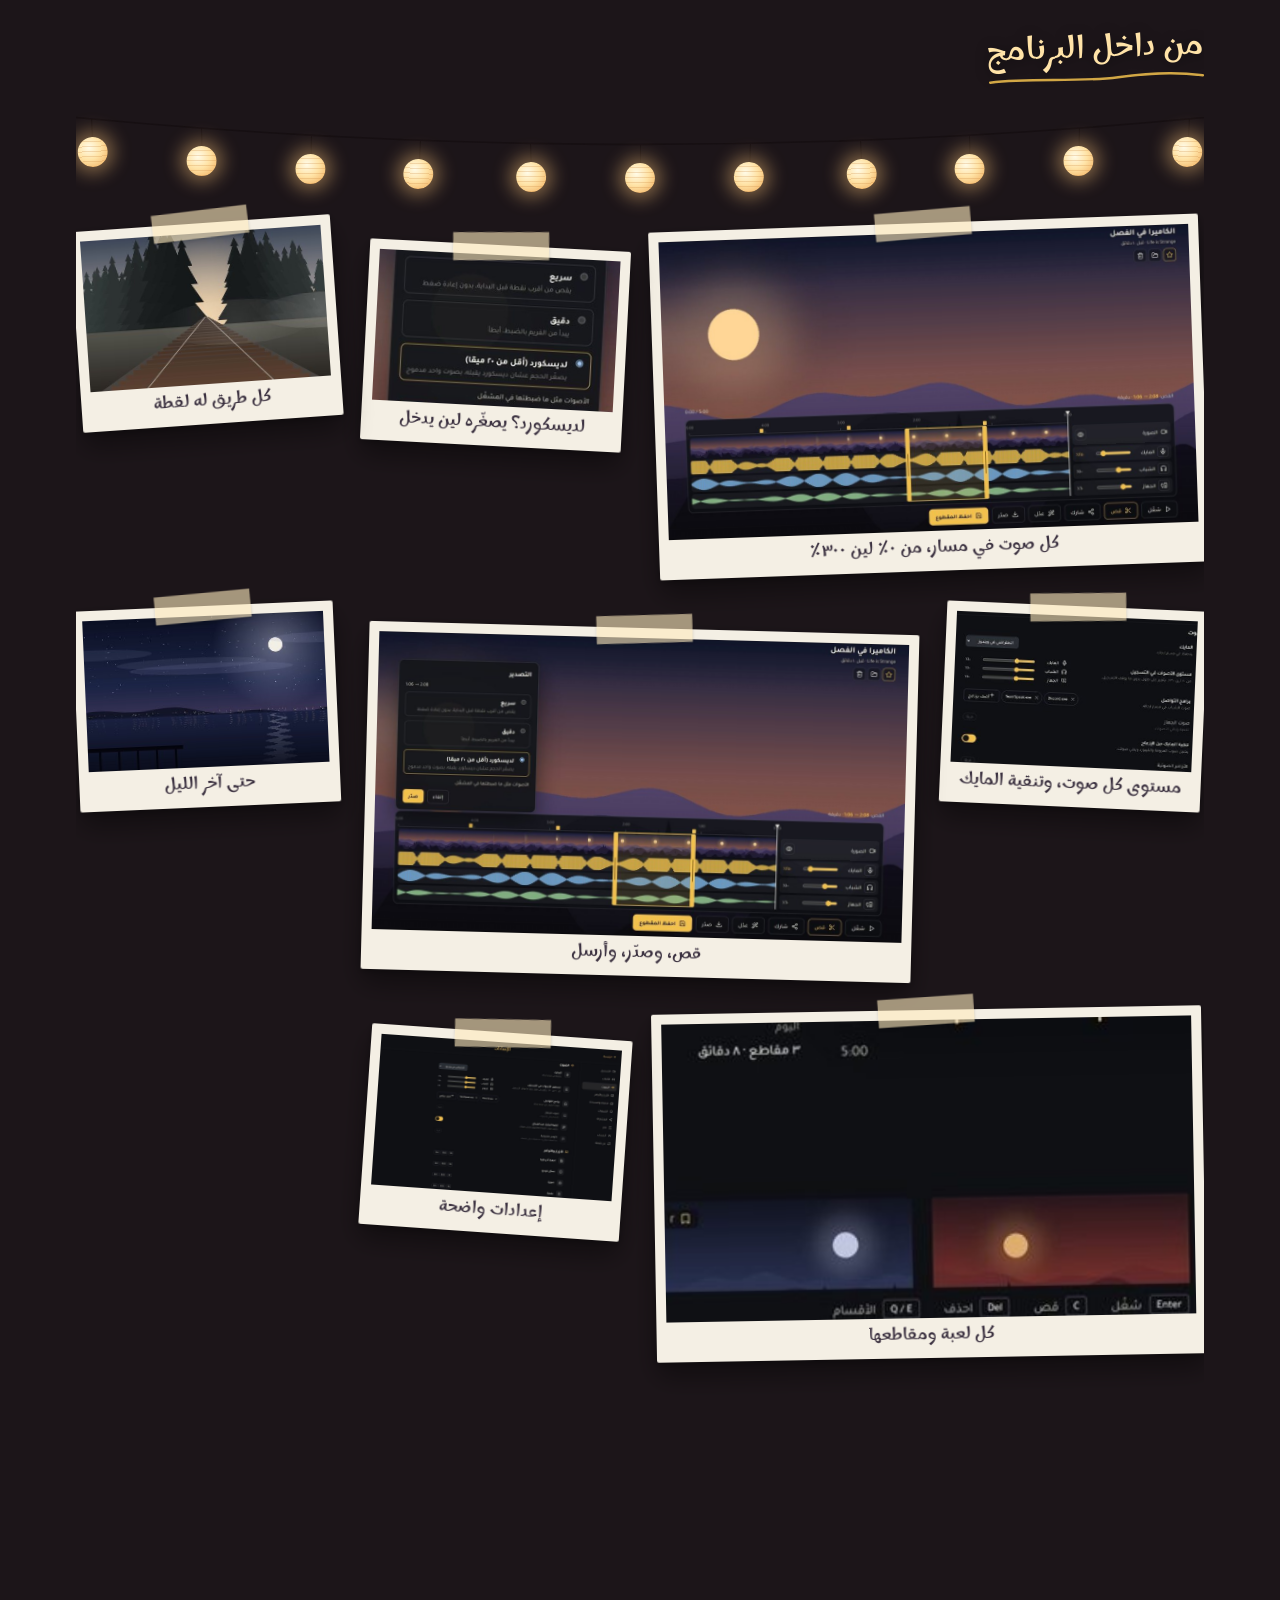
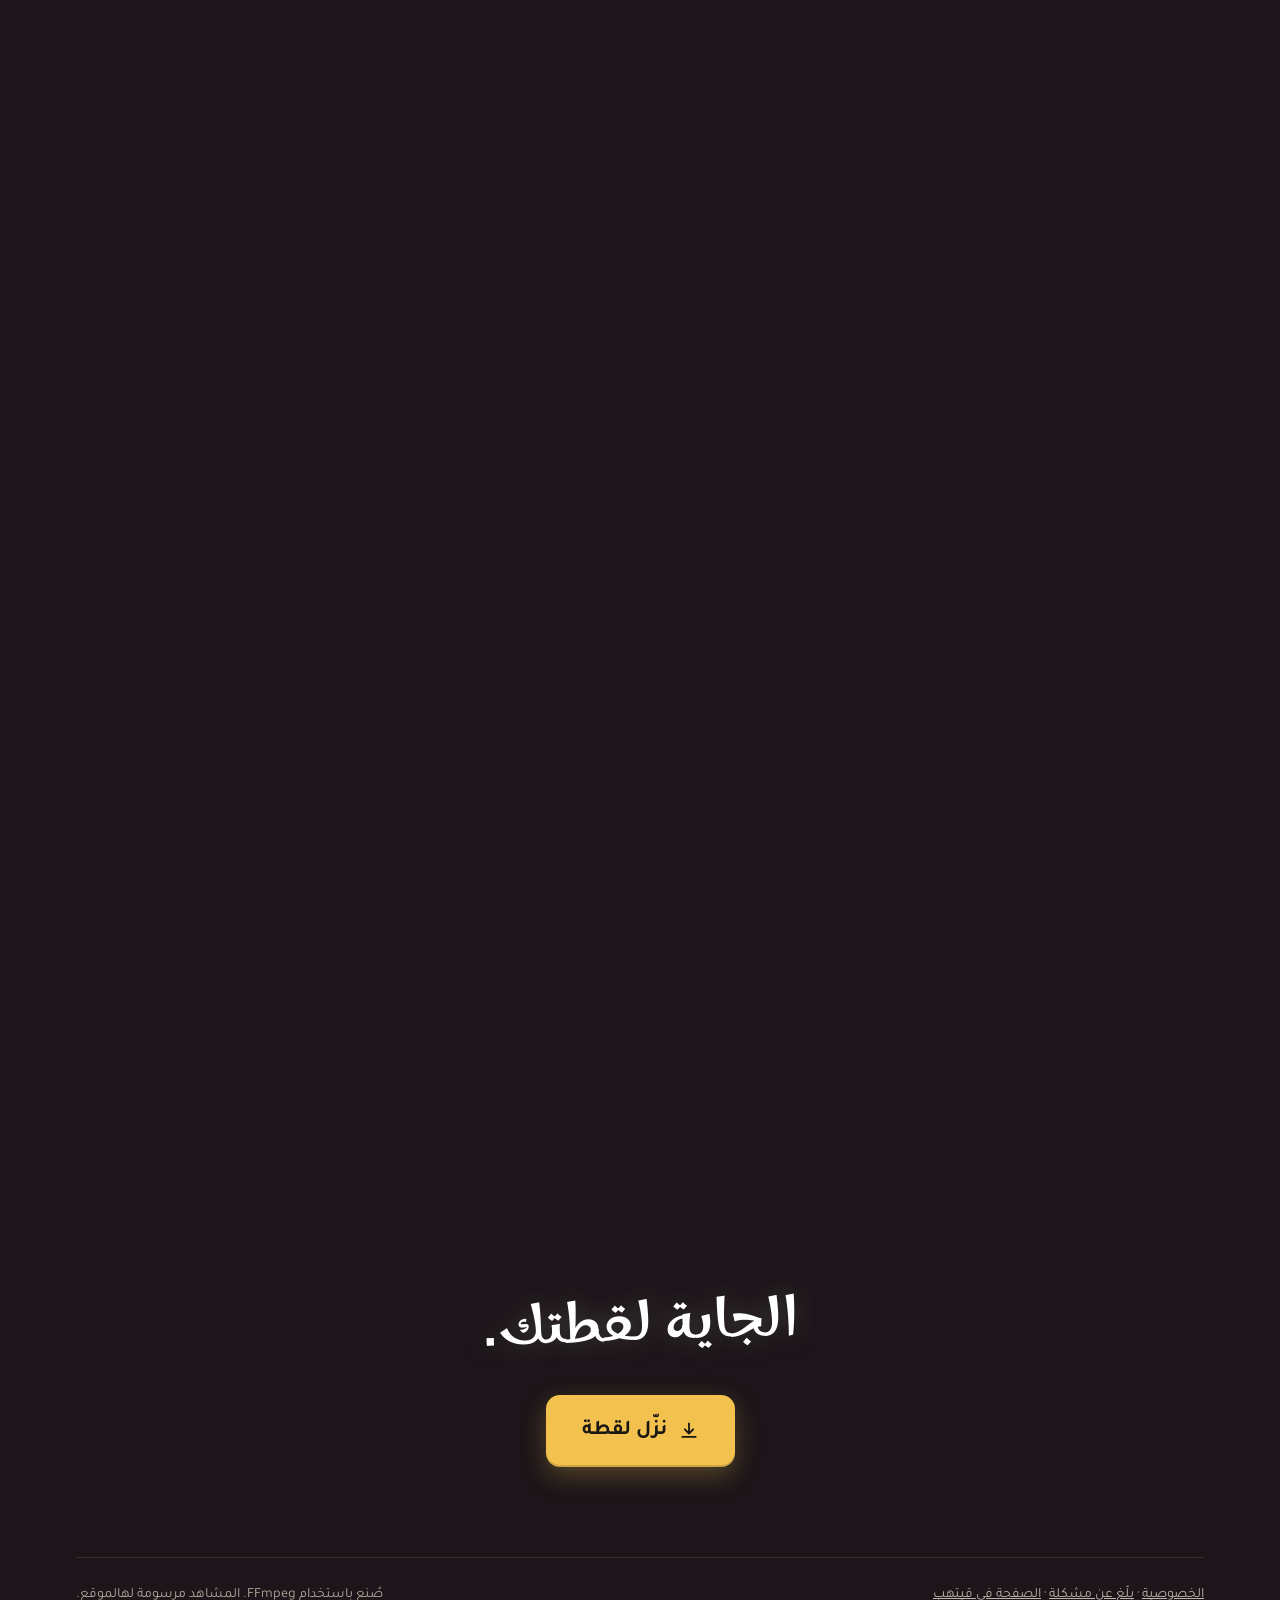
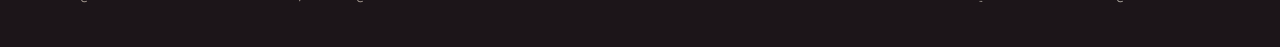
==== commit 7ccc71e2: "site: v0.18.0" ====
--- a/index.html
+++ b/index.html
@@ -7,7 +7,7 @@
 <meta name="description" content="لقطة: مسجّل لقطات الألعاب لويندوز. زر واحد يحفظ آخر دقائق لعبك، كل صوت في مسار، مجاني وبدون إعلانات.">
 <meta name="theme-color" content="#1c1519">
 <link rel="icon" href="icon.svg" type="image/svg+xml">
-<link rel="preload" as="image" href="media/poster-room.jpg">
+<link rel="preload" as="image" href="media/room.jpg">
 <link rel="stylesheet" href="fonts/fonts.css">
 <link rel="stylesheet" href="style.css">
 <link rel="stylesheet" href="home.css">
@@ -16,10 +16,10 @@
 <!-- Four original drawn scenes behind the page (blur baked in). Scrolling into
      a section brings its scene in with a rewind-like ripple. -->
 <div class="stage" aria-hidden="true">
-  <div class="scene on" data-name="room" style="background-image:url(media/poster-room.jpg)"><video muted loop playsinline preload="auto" data-src="media/bg-room.mp4"></video></div>
-  <div class="scene" data-name="hill" style="background-image:url(media/poster-hill.jpg)"><video muted loop playsinline preload="none" data-src="media/bg-hill.mp4"></video></div>
-  <div class="scene" data-name="tracks" style="background-image:url(media/poster-tracks.jpg)"><video muted loop playsinline preload="none" data-src="media/bg-tracks.mp4"></video></div>
-  <div class="scene" data-name="night" style="background-image:url(media/poster-night.jpg)"><video muted loop playsinline preload="none" data-src="media/bg-night.mp4"></video></div>
+  <div class="scene on" data-name="room" style="background-image:url(media/room.jpg)"></div>
+  <div class="scene" data-name="hill" style="background-image:url(media/hill.jpg)"></div>
+  <div class="scene" data-name="tracks" style="background-image:url(media/tracks.jpg)"></div>
+  <div class="scene" data-name="night" style="background-image:url(media/night.jpg)"></div>
   <div class="ripple" id="ripple"></div>
   <div class="tint"></div>
   <div class="glow" id="glow"></div>
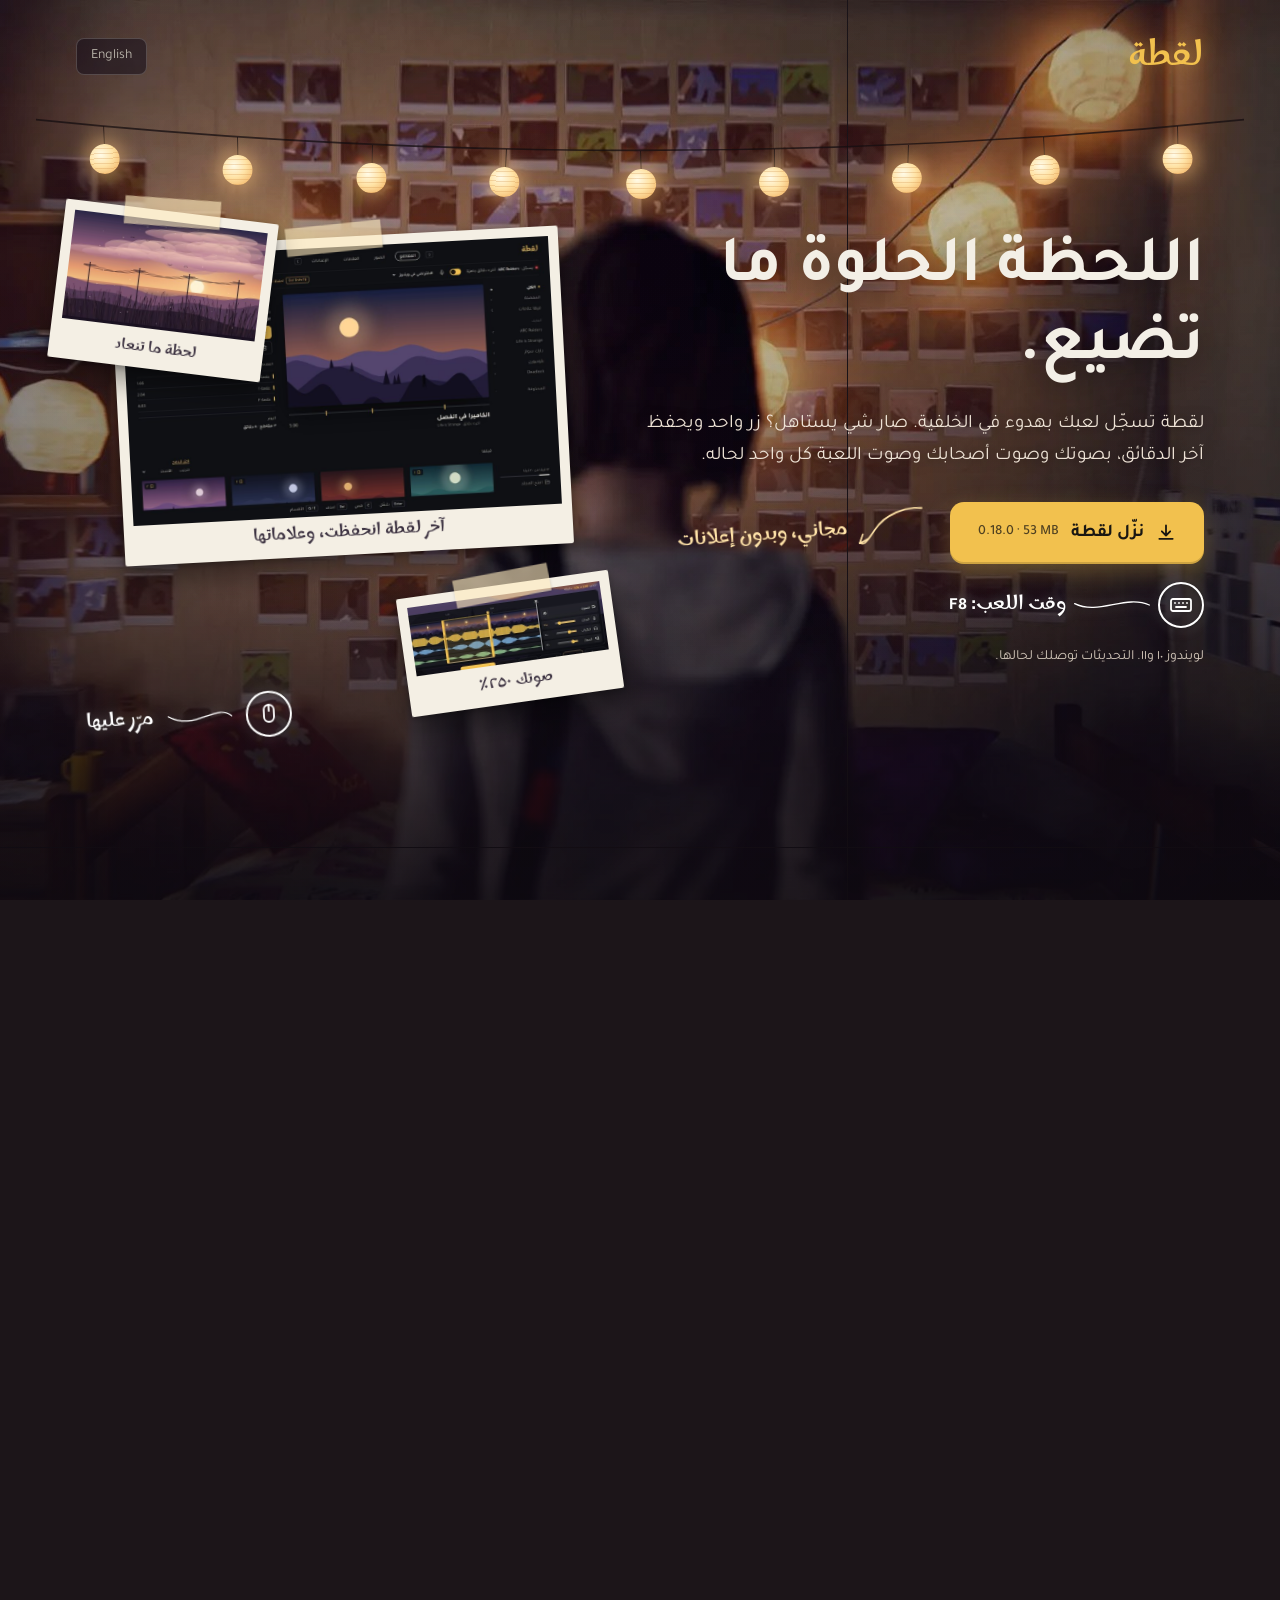
==== commit 24085921: "site: v0.18.0" ====
--- a/index.html
+++ b/index.html
@@ -95,6 +95,22 @@
           <p data-ar="قل «Laqta, clip that» وتنحفظ اللقطة، أو «Laqta, shoot that» وتنحفظ صورة. يسمعك على جهازك بس." data-en="Say “Laqta, clip that” to save, or “Laqta, shoot that” for a picture. It listens on your PC only.">قل «Laqta, clip that» وتنحفظ اللقطة، أو «Laqta, shoot that» وتنحفظ صورة. يسمعك على جهازك بس.</p></article>
         <article class="page" data-reveal style="--r:1deg"><span class="tape"></span><b class="hand" data-ar="خفيف على جهازك" data-en="Light on your PC">خفيف على جهازك</b>
           <p data-ar="يسجّل بكرت الشاشة، وآخر الدقائق على الهارديسك مو في الذاكرة. اللعبة تاخذ جهازك كله." data-en="It records with your graphics card, and the last minutes live on disk, not in memory.">يسجّل بكرت الشاشة، وآخر الدقائق على الهارديسك مو في الذاكرة. اللعبة تاخذ جهازك كله.</p></article>
+      </div>
+    </section>
+
+    <!-- Frames from real clips saved with Laqta -->
+    <section class="block shot-wall" data-scene="hill">
+      <h2 data-reveal><span class="hand kicker" data-ar="صُوّرت بلقطة" data-en="caught with laqta">صُوّرت بلقطة</span></h2>
+      <p class="frames-note" data-reveal data-ar="فريمات من مقاطع حقيقية حفظتها لقطة وقت اللعب، بنفس الجودة اللي تنحفظ فيها." data-en="Frames from real clips Laqta saved mid-game, at the quality they were saved in.">فريمات من مقاطع حقيقية حفظتها لقطة وقت اللعب، بنفس الجودة اللي تنحفظ فيها.</p>
+      <div class="frames">
+          <img src="media/frames/f1.jpg" width="960" height="540" loading="lazy" decoding="async" alt="" data-reveal>
+          <img src="media/frames/f2.jpg" width="960" height="540" loading="lazy" decoding="async" alt="" data-reveal>
+          <img src="media/frames/f3.jpg" width="960" height="540" loading="lazy" decoding="async" alt="" data-reveal>
+          <img src="media/frames/f4.jpg" width="960" height="540" loading="lazy" decoding="async" alt="" data-reveal>
+          <img src="media/frames/f5.jpg" width="960" height="540" loading="lazy" decoding="async" alt="" data-reveal>
+          <img src="media/frames/f6.jpg" width="960" height="540" loading="lazy" decoding="async" alt="" data-reveal>
+          <img src="media/frames/f7.jpg" width="960" height="540" loading="lazy" decoding="async" alt="" data-reveal>
+          <img src="media/frames/f8.jpg" width="960" height="540" loading="lazy" decoding="async" alt="" data-reveal>
       </div>
     </section>
 
--- a/home.css
+++ b/home.css
@@ -214,3 +214,12 @@
 body.lite .ripple,body.lite .stage .glow,body.lite .ring{display:none}
 body.lite .dl::after{animation:none}
 body.lite .polaroid,body.lite .page{box-shadow:0 6px 14px rgba(0,0,0,.4)}
+
+/* ---- caught with laqta: frames from real clips, in straight rows of glass ---- */
+.shot-wall .frames-note{max-width:62ch;margin:0 0 18px;color:rgba(255,244,230,.75)}
+.frames{display:grid;grid-template-columns:repeat(4,minmax(0,1fr));gap:14px}
+.frames img{display:block;width:100%;height:auto;aspect-ratio:16/9;object-fit:cover;border-radius:10px;border:2px solid rgba(255,255,255,.14);
+  box-shadow:0 10px 26px rgba(0,0,0,.45);transition:transform .25s,border-color .25s}
+.frames img:hover{transform:translateY(-3px);border-color:rgba(242,193,78,.6)}
+@media (max-width:800px){.frames{grid-template-columns:repeat(2,minmax(0,1fr))}}
+@media (prefers-reduced-motion:reduce){.frames img{transition:none}.frames img:hover{transform:none}}
